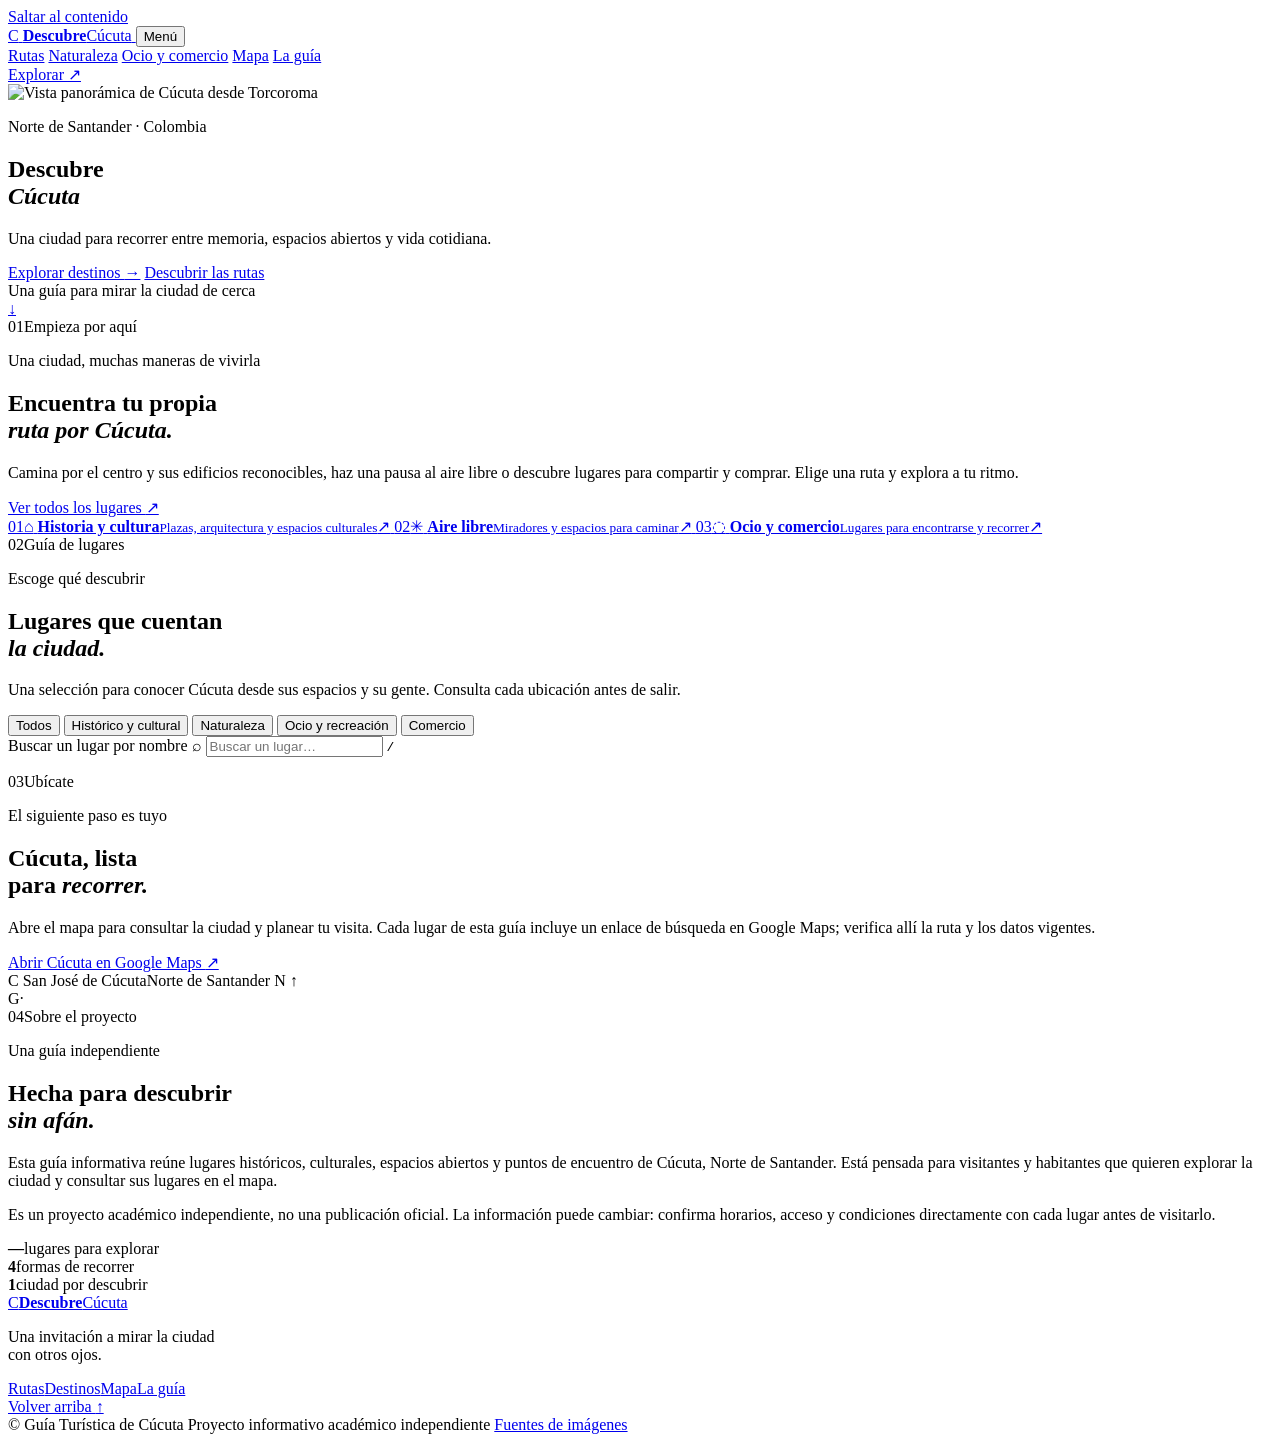
==== index.html @ 0b5e0c88 "feat: crear navegación y ruta histórica" ====
<!doctype html>
<html lang="es">
  <head>
    <meta charset="utf-8">
    <meta name="viewport" content="width=device-width, initial-scale=1">
    <meta name="description" content="Explora lugares históricos, espacios al aire libre y sitios de encuentro de Cúcuta con esta guía turística independiente.">
    <meta name="theme-color" content="#153f38">
    <title>Guía Turística de Cúcuta | Descubre la ciudad</title>
    <link rel="preconnect" href="https://fonts.googleapis.com">
    <link rel="preconnect" href="https://fonts.gstatic.com" crossorigin>
    <link href="https://fonts.googleapis.com/css2?family=DM+Sans:wght@400;500;600;700&family=Playfair+Display:wght@600;700&display=swap" rel="stylesheet">
    <link rel="stylesheet" href="css/styles.css">
    <script src="js/main.js" defer></script>
  </head>
  <body>
    <a class="skip-link" href="#contenido">Saltar al contenido</a>
    <header class="site-header">
      <div class="container header-inner">
        <a class="brand" href="#inicio" aria-label="Guía Turística de Cúcuta, inicio">
          <span class="brand-mark" aria-hidden="true">C</span>
          <span class="brand-copy"><strong>Descubre</strong><span>Cúcuta</span></span>
        </a>
        <button class="menu-toggle" type="button" aria-expanded="false" aria-controls="primary-nav">
          <span class="menu-toggle-label">Menú</span>
          <span class="menu-icon" aria-hidden="true"><span></span><span></span></span>
        </button>
        <nav class="primary-nav" id="primary-nav" aria-label="Navegación principal">
          <a href="#rutas">Rutas</a>
          <a href="#destinos" data-category-link="naturaleza">Naturaleza</a>
          <a href="#destinos" data-category-link="ocio">Ocio y comercio</a>
          <a href="#mapa">Mapa</a>
          <a href="#acerca">La guía</a>
        </nav>
        <a class="header-cta" href="#destinos">Explorar <span aria-hidden="true">↗</span></a>
      </div>
    </header>

    <main id="contenido">
      <section class="hero" id="inicio" aria-labelledby="hero-title">
        <img class="hero-image" src="assets/images/cucuta-panorama.jpg" alt="Vista panorámica de Cúcuta desde Torcoroma" width="1280" height="853" fetchpriority="high">
        <div class="hero-shade"></div>
        <div class="container hero-content">
          <p class="eyebrow hero-eyebrow"><span></span> Norte de Santander · Colombia</p>
          <h1 id="hero-title">Descubre<br><em>Cúcuta</em></h1>
          <p class="hero-description">Una ciudad para recorrer entre memoria, espacios abiertos y vida cotidiana.</p>
          <div class="hero-actions">
            <a class="button button-light" href="#destinos">Explorar destinos <span aria-hidden="true">→</span></a>
            <a class="button button-outline" href="#rutas">Descubrir las rutas</a>
          </div>
          <div class="hero-note"><span class="hero-note-line"></span><span>Una guía para mirar la ciudad de cerca</span></div>
        </div>
        <a class="hero-scroll" href="#rutas" aria-label="Desplazarse a las rutas"><span aria-hidden="true">↓</span></a>
      </section>

      <section class="intro section-pad" id="rutas" aria-labelledby="routes-title">
        <div class="container intro-layout">
          <div class="section-kicker"><span>01</span><span class="kicker-line"></span><span>Empieza por aquí</span></div>
          <div class="intro-copy">
            <p class="eyebrow">Una ciudad, muchas maneras de vivirla</p>
            <h2 id="routes-title">Encuentra tu propia<br><em>ruta por Cúcuta.</em></h2>
            <p>Camina por el centro y sus edificios reconocibles, haz una pausa al aire libre o descubre lugares para compartir y comprar. Elige una ruta y explora a tu ritmo.</p>
            <a class="text-link" href="#destinos">Ver todos los lugares <span aria-hidden="true">↗</span></a>
          </div>
          <div class="route-list" aria-label="Rutas para explorar">
            <a class="route-item" href="#destinos" data-category-link="historico">
              <span class="route-number">01</span><span class="route-icon" aria-hidden="true">⌂</span>
              <span class="route-copy"><strong>Historia y cultura</strong><small>Plazas, arquitectura y espacios culturales</small></span><span class="route-arrow" aria-hidden="true">↗</span>
            </a>
            <a class="route-item" href="#destinos" data-category-link="naturaleza">
              <span class="route-number">02</span><span class="route-icon" aria-hidden="true">✳</span>
              <span class="route-copy"><strong>Aire libre</strong><small>Miradores y espacios para caminar</small></span><span class="route-arrow" aria-hidden="true">↗</span>
            </a>
            <a class="route-item" href="#destinos" data-category-link="ocio">
              <span class="route-number">03</span><span class="route-icon" aria-hidden="true">◌</span>
              <span class="route-copy"><strong>Ocio y comercio</strong><small>Lugares para encontrarse y recorrer</small></span><span class="route-arrow" aria-hidden="true">↗</span>
            </a>
          </div>
        </div>
      </section>

      <section class="destinations section-pad" id="destinos" aria-labelledby="destinations-title">
        <div class="container">
          <div class="section-heading">
            <div>
              <div class="section-kicker"><span>02</span><span class="kicker-line"></span><span>Guía de lugares</span></div>
              <p class="eyebrow">Escoge qué descubrir</p>
              <h2 id="destinations-title">Lugares que cuentan<br><em>la ciudad.</em></h2>
            </div>
            <p class="section-heading-note">Una selección para conocer Cúcuta desde sus espacios y su gente. Consulta cada ubicación antes de salir.</p>
          </div>

          <div class="explore-controls">
            <div class="filter-list" role="group" aria-label="Filtrar lugares por categoría">
              <button class="filter-button is-selected" type="button" data-filter="todos" aria-pressed="true">Todos <span data-count="todos"></span></button>
              <button class="filter-button" type="button" data-filter="historico" aria-pressed="false">Histórico y cultural <span data-count="historico"></span></button>
              <button class="filter-button" type="button" data-filter="naturaleza" aria-pressed="false">Naturaleza <span data-count="naturaleza"></span></button>
              <button class="filter-button" type="button" data-filter="ocio" aria-pressed="false">Ocio y recreación <span data-count="ocio"></span></button>
              <button class="filter-button" type="button" data-filter="comercio" aria-pressed="false">Comercio <span data-count="comercio"></span></button>
            </div>
            <label class="search-box">
              <span class="sr-only">Buscar un lugar por nombre</span>
              <span class="search-icon" aria-hidden="true">⌕</span>
              <input id="destination-search" type="search" placeholder="Buscar un lugar…" autocomplete="off">
              <kbd aria-hidden="true">/</kbd>
            </label>
          </div>
          <p class="result-status" id="result-status" aria-live="polite"></p>
          <div class="destination-grid" id="destination-grid"></div>
          <p class="empty-state" id="empty-state" hidden>No encontramos lugares con esos criterios. Prueba con otra búsqueda o categoría.</p>
        </div>
      </section>

      <section class="map-section section-pad" id="mapa" aria-labelledby="map-title">
        <div class="container map-layout">
          <div class="map-copy">
            <div class="section-kicker section-kicker-light"><span>03</span><span class="kicker-line"></span><span>Ubícate</span></div>
            <p class="eyebrow">El siguiente paso es tuyo</p>
            <h2 id="map-title">Cúcuta, lista<br>para <em>recorrer.</em></h2>
            <p>Abre el mapa para consultar la ciudad y planear tu visita. Cada lugar de esta guía incluye un enlace de búsqueda en Google Maps; verifica allí la ruta y los datos vigentes.</p>
            <a class="button button-light" href="https://www.google.com/maps/search/?api=1&amp;query=C%C3%BAcuta%2C+Norte+de+Santander%2C+Colombia" target="_blank" rel="noopener noreferrer">Abrir Cúcuta en Google Maps <span aria-hidden="true">↗</span></a>
          </div>
          <div class="map-art" aria-hidden="true">
            <div class="map-orbit orbit-one"></div><div class="map-orbit orbit-two"></div>
            <div class="map-route route-one"></div><div class="map-route route-two"></div><div class="map-route route-three"></div>
            <span class="map-pin pin-one">C</span><span class="map-pin pin-two"></span><span class="map-pin pin-three"></span>
            <span class="map-label label-one">San José de Cúcuta</span><span class="map-label label-two">Norte de Santander</span>
            <span class="map-compass">N <i>↑</i></span>
          </div>
        </div>
      </section>

      <section class="about section-pad" id="acerca" aria-labelledby="about-title">
        <div class="container about-layout">
          <div class="about-mark" aria-hidden="true"><span>G</span><i>·</i></div>
          <div class="about-copy">
            <div class="section-kicker"><span>04</span><span class="kicker-line"></span><span>Sobre el proyecto</span></div>
            <p class="eyebrow">Una guía independiente</p>
            <h2 id="about-title">Hecha para descubrir<br><em>sin afán.</em></h2>
            <p>Esta guía informativa reúne lugares históricos, culturales, espacios abiertos y puntos de encuentro de Cúcuta, Norte de Santander. Está pensada para visitantes y habitantes que quieren explorar la ciudad y consultar sus lugares en el mapa.</p>
            <p>Es un proyecto académico independiente, no una publicación oficial. La información puede cambiar: confirma horarios, acceso y condiciones directamente con cada lugar antes de visitarlo.</p>
          </div>
          <div class="about-stats" aria-label="Alcance de la guía">
            <div><strong id="place-total">—</strong><span>lugares para explorar</span></div>
            <div><strong>4</strong><span>formas de recorrer</span></div>
            <div><strong>1</strong><span>ciudad por descubrir</span></div>
          </div>
        </div>
      </section>
    </main>

    <footer class="site-footer">
      <div class="container footer-main">
        <a class="brand footer-brand" href="#inicio" aria-label="Guía Turística de Cúcuta, volver al inicio">
          <span class="brand-mark" aria-hidden="true">C</span><span class="brand-copy"><strong>Descubre</strong><span>Cúcuta</span></span>
        </a>
        <p>Una invitación a mirar la ciudad<br>con otros ojos.</p>
        <nav class="footer-nav" aria-label="Navegación del pie de página">
          <a href="#rutas">Rutas</a><a href="#destinos">Destinos</a><a href="#mapa">Mapa</a><a href="#acerca">La guía</a>
        </nav>
        <a class="footer-top" href="#inicio">Volver arriba <span aria-hidden="true">↑</span></a>
      </div>
      <div class="container footer-bottom">
        <span>© <span id="current-year"></span> Guía Turística de Cúcuta</span>
        <span>Proyecto informativo académico independiente</span>
        <a href="docs/fuentes-imagenes.md">Fuentes de imágenes</a>
      </div>
    </footer>

    <dialog class="place-dialog" id="place-dialog" aria-labelledby="dialog-title">
      <button class="dialog-close" type="button" aria-label="Cerrar detalles">×</button>
      <img id="dialog-image" src="" alt="" width="1000" height="640">
      <div class="dialog-body">
        <p class="eyebrow" id="dialog-category"></p>
        <h2 id="dialog-title"></h2>
        <p id="dialog-description"></p>
        <a class="button button-dark" id="dialog-map-link" href="#" target="_blank" rel="noopener noreferrer">Ver ubicación en Google Maps <span aria-hidden="true">↗</span></a>
      </div>
    </dialog>
  </body>
</html>
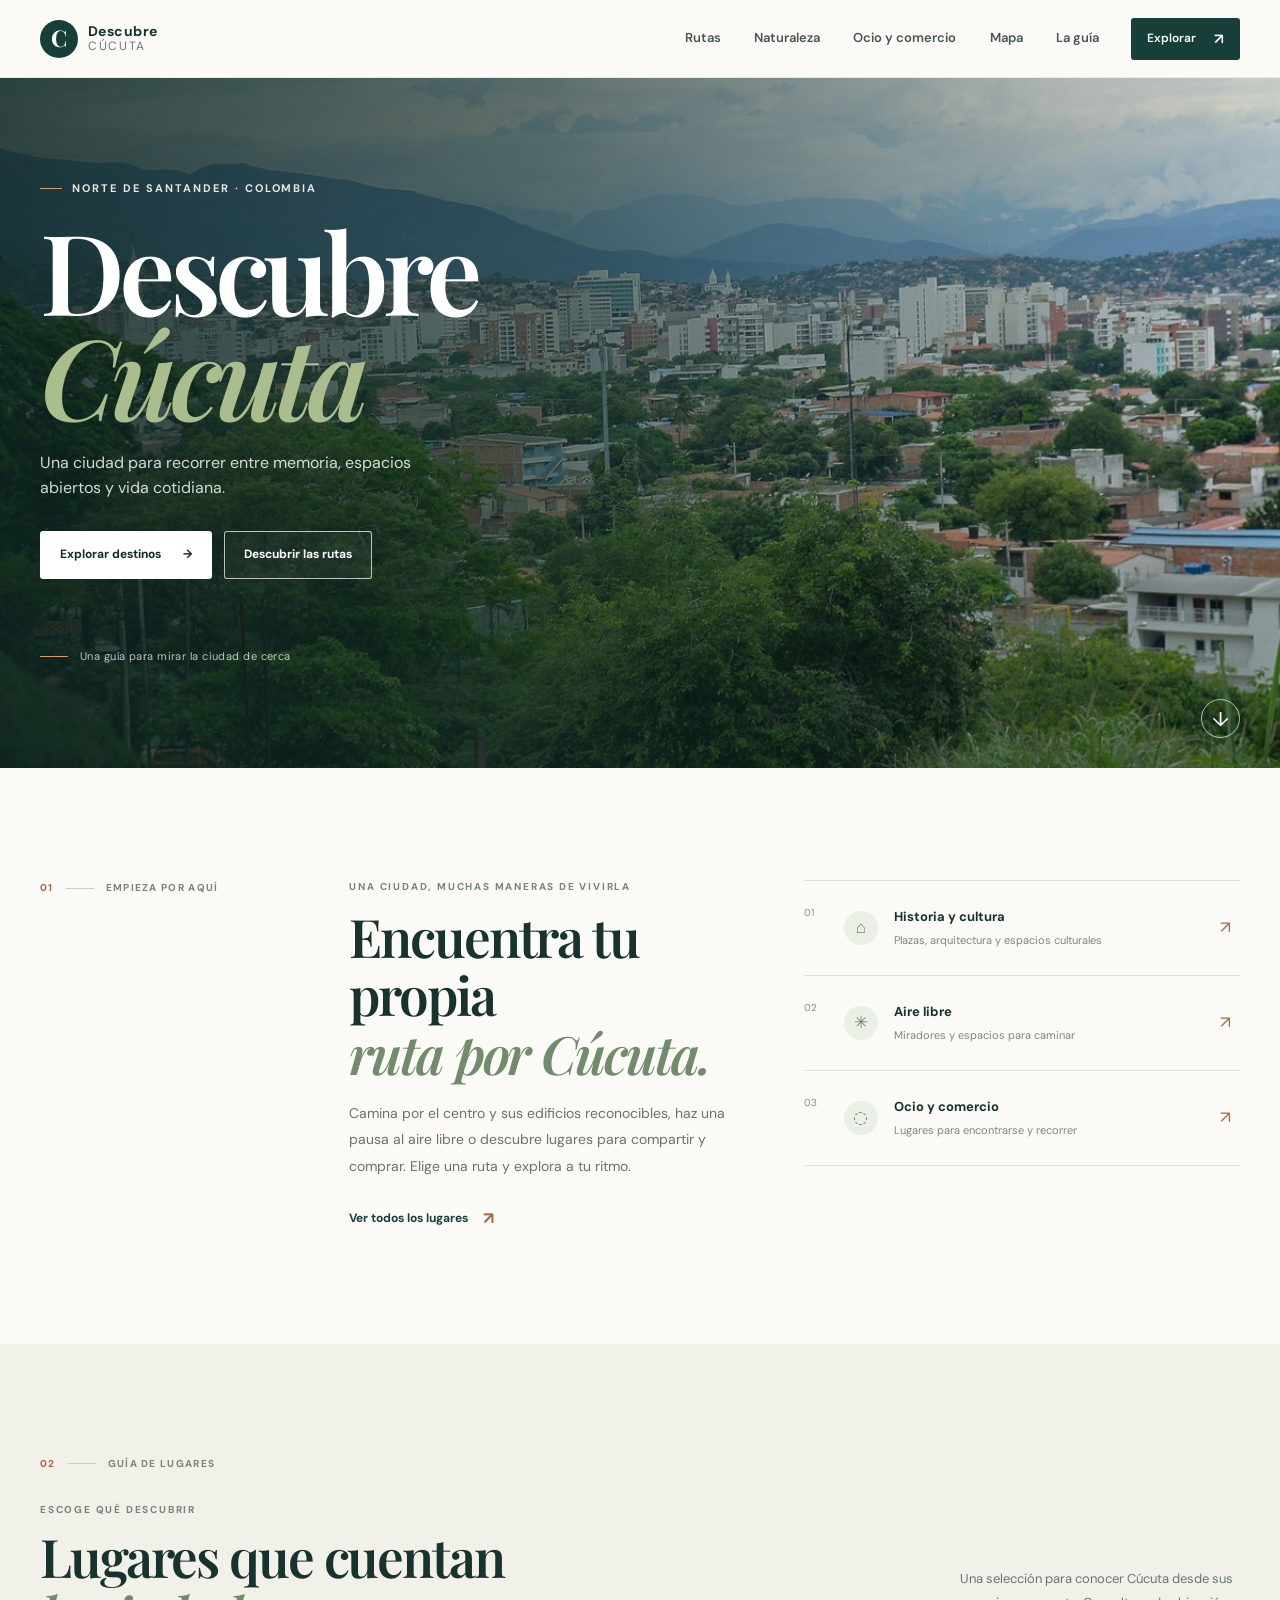
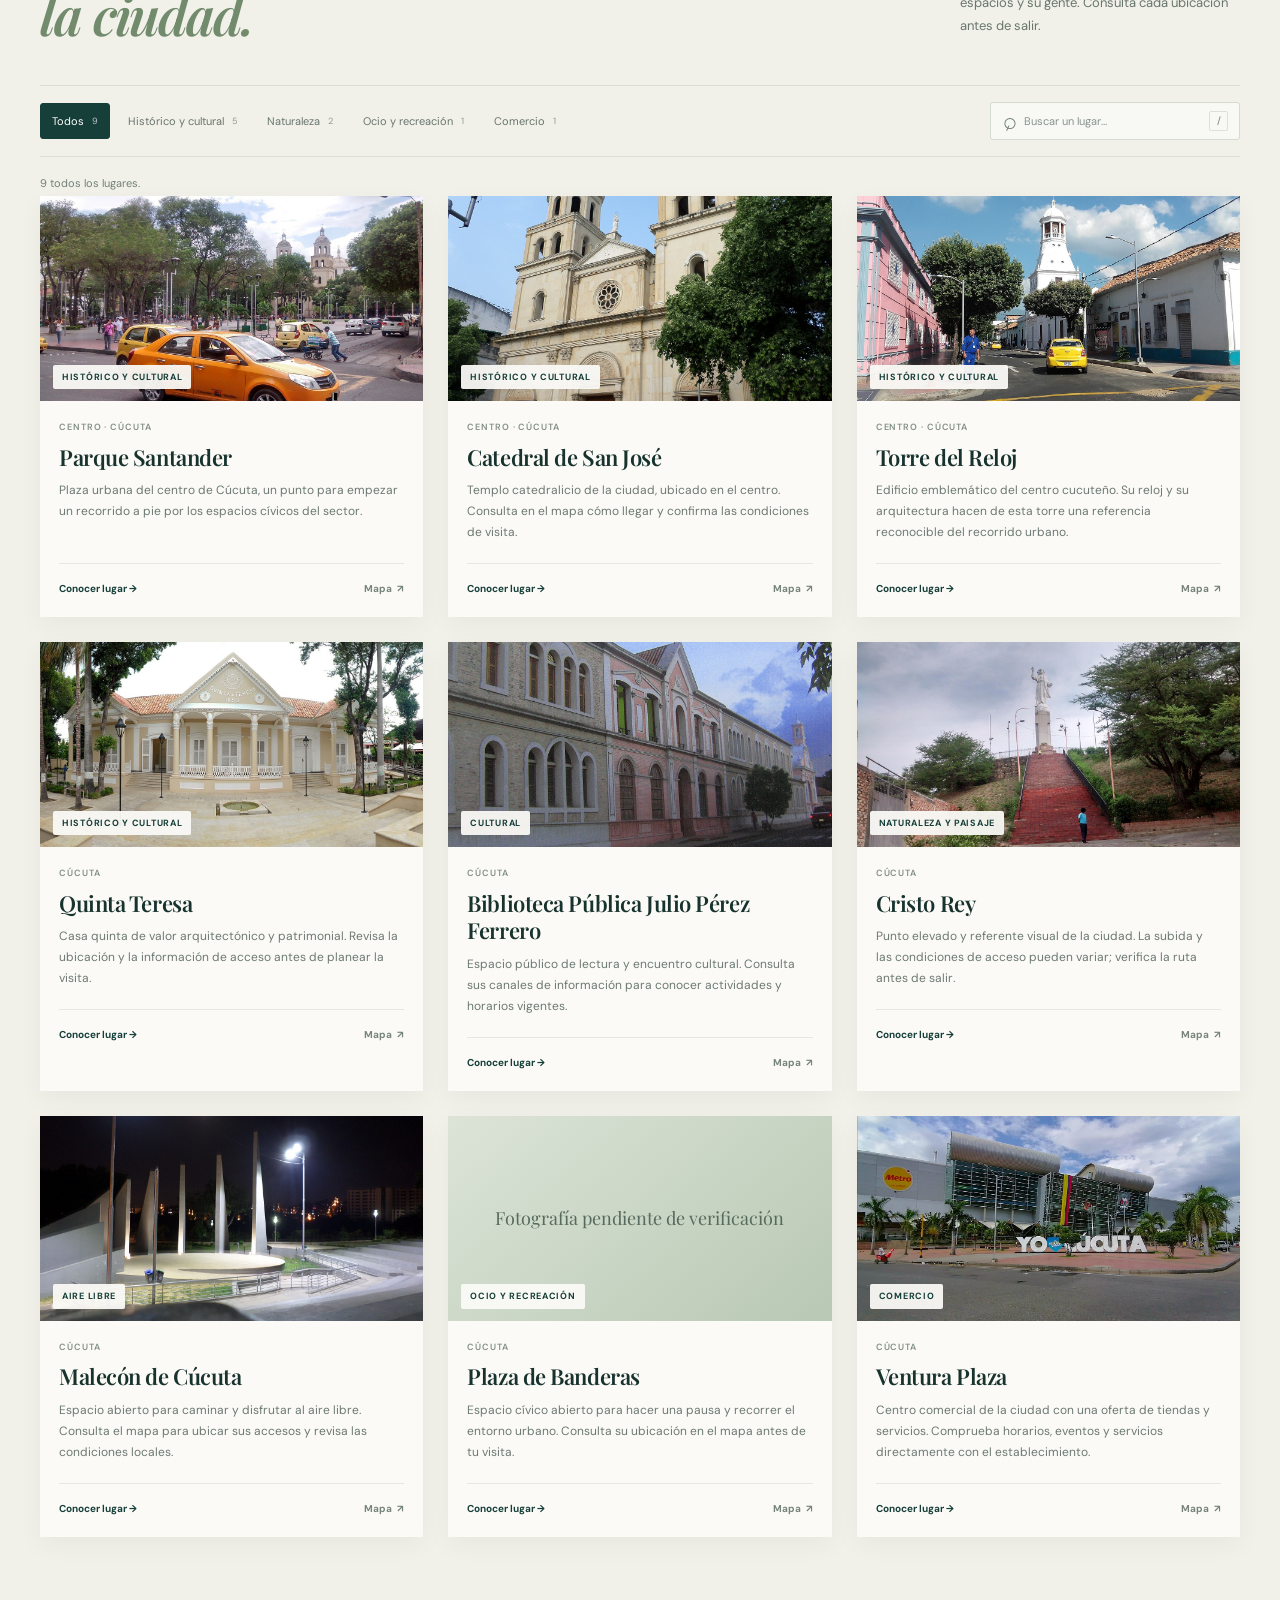
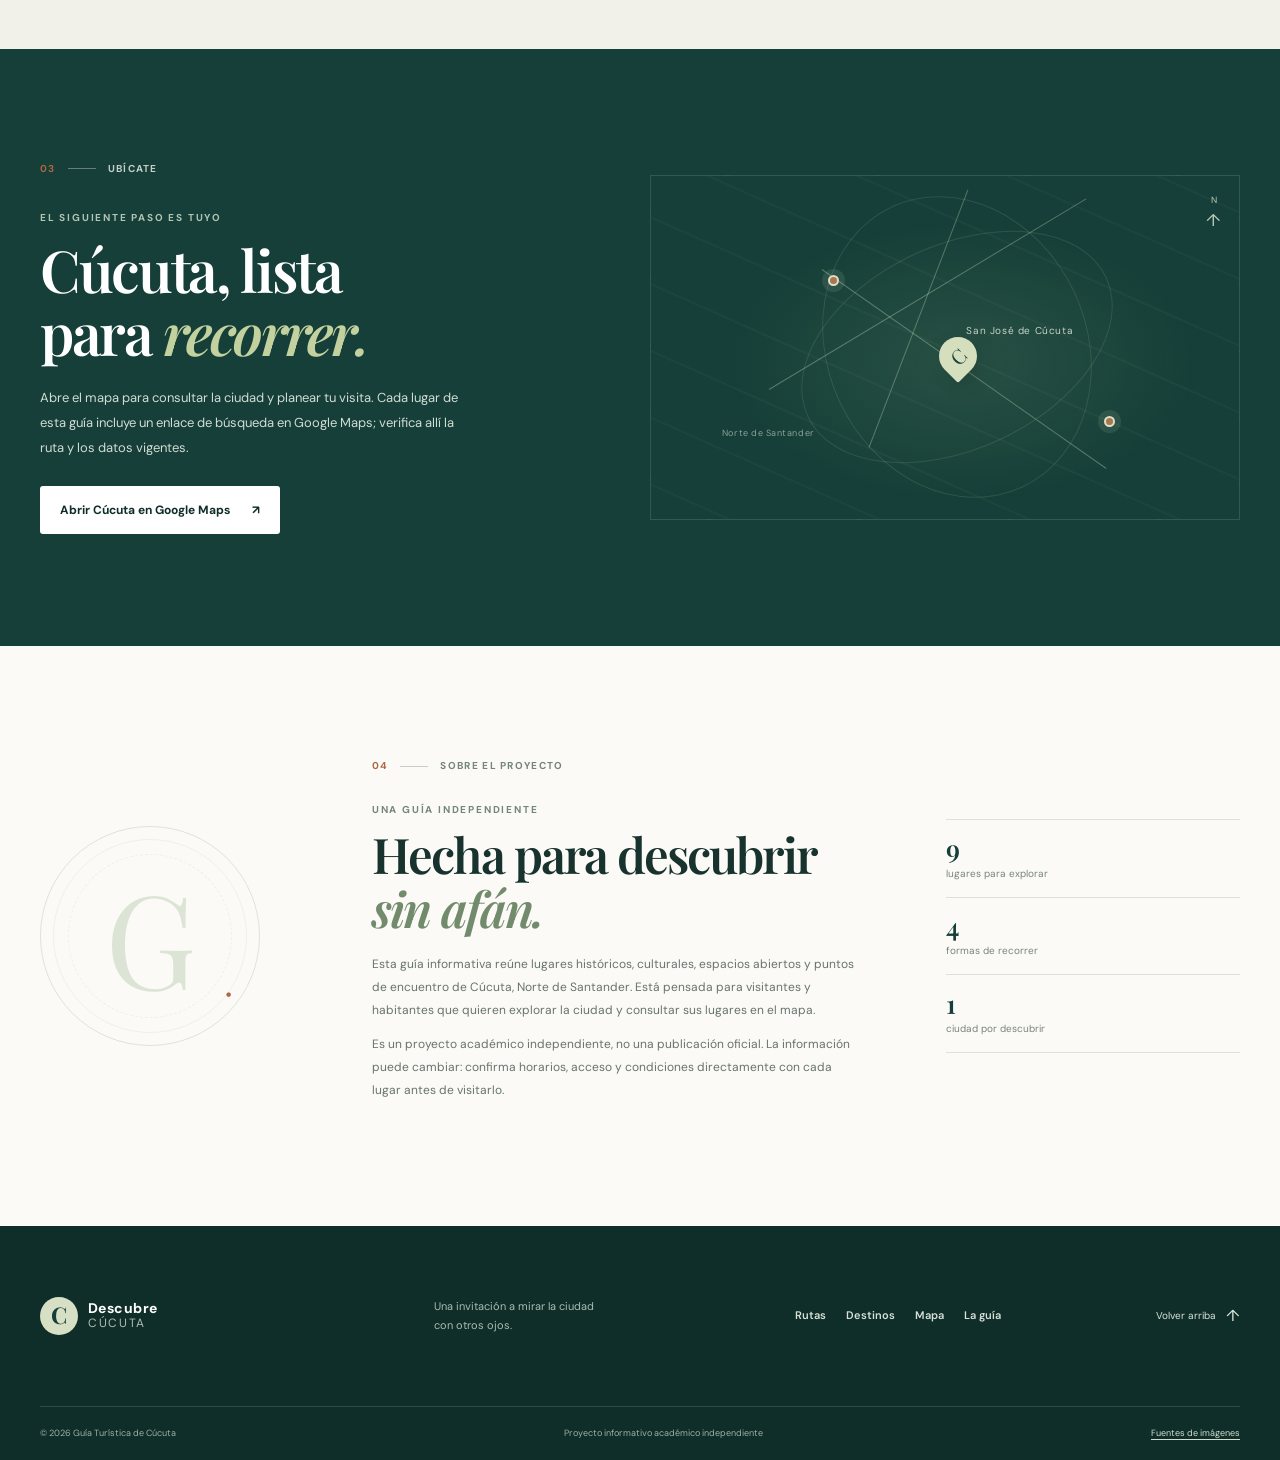
==== commit 1d33d9e0: "fix: corregir interacciones y respaldo de destinos Corrige la navegación por rutas, el diálogo y los" ====
--- a/index.html
+++ b/index.html
@@ -169,6 +169,7 @@
     <dialog class="place-dialog" id="place-dialog" aria-labelledby="dialog-title">
       <button class="dialog-close" type="button" aria-label="Cerrar detalles">×</button>
       <img id="dialog-image" src="" alt="" width="1000" height="640">
+      <div class="image-fallback dialog-image-fallback" id="dialog-image-fallback" role="img" aria-label="Fotografía no disponible" hidden>Fotografía no disponible</div>
       <div class="dialog-body">
         <p class="eyebrow" id="dialog-category"></p>
         <h2 id="dialog-title"></h2>
--- a/css/styles.css
+++ b/css/styles.css
@@ -0,0 +1,241 @@
+:root {
+  color-scheme: light;
+  --ink: #18332e;
+  --forest: #153f38;
+  --forest-dark: #102e29;
+  --leaf: #a9bd8d;
+  --sand: #f3f0e8;
+  --paper: #fbfaf7;
+  --muted: #697770;
+  --line: #dce2da;
+  --white: #fff;
+  --serif: "Playfair Display", Georgia, serif;
+  --sans: "DM Sans", Arial, sans-serif;
+  --container: 1200px;
+}
+
+* { box-sizing: border-box; }
+[hidden] { display: none !important; }
+html { scroll-behavior: smooth; scroll-padding-top: 88px; }
+body { margin: 0; color: var(--ink); background: var(--paper); font-family: var(--sans); font-size: 16px; line-height: 1.6; -webkit-font-smoothing: antialiased; }
+body:has(dialog[open]) { overflow: hidden; }
+a { color: inherit; }
+button, input { font: inherit; }
+button, a { -webkit-tap-highlight-color: transparent; }
+button:focus-visible, a:focus-visible, input:focus-visible { outline: 3px solid #c27646; outline-offset: 4px; }
+img { display: block; max-width: 100%; }
+.container { width: min(var(--container), calc(100% - 64px)); margin-inline: auto; }
+.sr-only { position: absolute; width: 1px; height: 1px; padding: 0; margin: -1px; overflow: hidden; clip: rect(0, 0, 0, 0); white-space: nowrap; border: 0; }
+.skip-link { position: fixed; z-index: 100; top: 12px; left: 12px; transform: translateY(-160%); padding: 10px 16px; color: var(--white); background: var(--forest-dark); border-radius: 4px; }
+.skip-link:focus { transform: translateY(0); }
+
+.site-header { position: sticky; z-index: 20; top: 0; height: 78px; background: rgba(251, 250, 247, .96); border-bottom: 1px solid rgba(24, 51, 46, .08); backdrop-filter: blur(12px); }
+.header-inner { display: flex; height: 100%; align-items: center; justify-content: space-between; gap: 32px; }
+.brand { display: inline-flex; align-items: center; gap: 10px; text-decoration: none; flex: 0 0 auto; }
+.brand-mark { display: grid; width: 38px; height: 38px; place-items: center; color: var(--white); background: var(--forest); border-radius: 50%; font-family: var(--serif); font-size: 23px; font-weight: 700; }
+.brand-copy { display: grid; color: var(--ink); line-height: 1.12; }
+.brand-copy strong { font-size: 14px; font-weight: 700; letter-spacing: .03em; }
+.brand-copy > span { color: var(--muted); font-size: 12px; letter-spacing: .14em; text-transform: uppercase; }
+.primary-nav { display: flex; align-items: center; gap: clamp(18px, 2.6vw, 38px); margin-left: auto; }
+.primary-nav a, .footer-nav a { position: relative; color: #46574f; font-size: 13px; font-weight: 600; text-decoration: none; transition: color .2s ease; }
+.primary-nav a::after { position: absolute; right: 0; bottom: -8px; left: 0; height: 2px; background: #ba7046; content: ""; transform: scaleX(0); transform-origin: left; transition: transform .2s ease; }
+.primary-nav a:hover, .primary-nav a.is-active { color: var(--forest); }
+.primary-nav a:hover::after, .primary-nav a.is-active::after { transform: scaleX(1); }
+.header-cta { display: inline-flex; min-height: 42px; align-items: center; gap: 18px; padding: 0 16px; color: var(--white); background: var(--forest); border-radius: 3px; font-size: 12px; font-weight: 600; text-decoration: none; transition: background .2s, transform .2s; }
+.header-cta:hover, .button-dark:hover { background: #245b4f; transform: translateY(-1px); }
+.header-cta span { font-size: 15px; }
+.menu-toggle { display: none; }
+
+.hero { position: relative; min-height: min(690px, calc(100svh - 78px)); min-height: clamp(570px, 72vw, 690px); overflow: hidden; color: var(--white); background: #344e42; }
+.hero-image, .hero-shade { position: absolute; inset: 0; width: 100%; height: 100%; }
+.hero-image { object-fit: cover; object-position: center 45%; }
+.hero-shade { background: linear-gradient(90deg, rgba(13, 37, 33, .83) 0%, rgba(17, 40, 35, .62) 43%, rgba(17, 40, 35, .13) 100%), linear-gradient(0deg, rgba(11, 31, 28, .25), transparent 45%); }
+.hero-content { position: relative; z-index: 1; display: flex; min-height: inherit; flex-direction: column; justify-content: center; align-items: flex-start; padding-block: 72px; }
+.eyebrow { margin: 0 0 13px; color: #73867b; font-size: 10px; font-weight: 700; letter-spacing: .18em; line-height: 1.4; text-transform: uppercase; }
+.hero-eyebrow { display: flex; align-items: center; gap: 10px; margin-bottom: 21px; color: #e6e9df; font-size: 11px; }
+.hero-eyebrow span { width: 22px; height: 1px; background: #d99b68; }
+h1, h2, p { margin-top: 0; }
+.hero h1 { margin-bottom: 22px; font-family: var(--serif); font-size: clamp(66px, 9.2vw, 112px); font-weight: 600; letter-spacing: -.055em; line-height: .94; }
+.hero h1 em, h2 em { color: var(--leaf); font-weight: 600; }
+.hero-description { max-width: 390px; margin-bottom: 30px; color: rgba(255, 255, 255, .82); font-size: 16px; }
+.hero-actions { display: flex; flex-wrap: wrap; gap: 12px; }
+.button { display: inline-flex; min-height: 48px; align-items: center; justify-content: center; gap: 22px; padding: 0 19px; border: 1px solid transparent; border-radius: 3px; font-size: 12px; font-weight: 700; text-decoration: none; transition: background .2s, color .2s, border-color .2s, transform .2s; }
+.button-light { color: var(--forest-dark); background: var(--white); }
+.button-light:hover { color: var(--white); background: #9e6342; transform: translateY(-1px); }
+.button-outline { color: var(--white); border-color: rgba(255, 255, 255, .7); background: rgba(255, 255, 255, .04); }
+.button-outline:hover { color: var(--forest-dark); background: var(--white); }
+.button-dark { color: var(--white); background: var(--forest); }
+.hero-note { display: flex; align-items: center; gap: 12px; margin-top: 69px; color: rgba(255, 255, 255, .73); font-size: 11px; letter-spacing: .04em; }
+.hero-note-line { width: 28px; height: 1px; background: #d99b68; }
+.hero-scroll { position: absolute; right: max(32px, calc((100% - var(--container)) / 2)); bottom: 30px; display: grid; width: 39px; height: 39px; place-items: center; color: var(--white); border: 1px solid rgba(255, 255, 255, .65); border-radius: 50%; font-size: 20px; text-decoration: none; }
+.hero-scroll:hover { color: var(--forest); background: var(--white); }
+
+.section-pad { padding-block: 112px; }
+.intro { background: var(--paper); }
+.intro-layout { display: grid; grid-template-columns: .8fr 1.3fr 1.5fr; align-items: start; gap: clamp(34px, 6vw, 88px); }
+.section-kicker { display: flex; align-items: center; gap: 12px; color: #76847a; font-size: 10px; font-weight: 700; letter-spacing: .13em; text-transform: uppercase; }
+.section-kicker > span:first-child { color: #a96843; }
+.kicker-line { width: 28px; height: 1px; background: #c6cec5; }
+.intro-copy { max-width: 400px; }
+h2 { margin-bottom: 18px; font-family: var(--serif); font-size: clamp(37px, 4.5vw, 53px); font-weight: 600; letter-spacing: -.04em; line-height: 1.1; }
+.intro h2 em, .section-heading h2 em, .about h2 em { color: #728b6c; }
+.intro-copy > p:not(.eyebrow), .about-copy > p:not(.eyebrow) { color: #66746c; font-size: 14px; line-height: 1.9; }
+.text-link { display: inline-flex; align-items: center; gap: 15px; margin-top: 11px; color: var(--forest); font-size: 12px; font-weight: 700; text-decoration: none; }
+.text-link span { color: #a96843; font-size: 17px; transition: transform .2s; }
+.text-link:hover span { transform: translate(3px, -3px); }
+.route-list { border-top: 1px solid var(--line); }
+.route-item { display: grid; min-height: 95px; grid-template-columns: 27px 37px 1fr 20px; align-items: center; gap: 13px; border-bottom: 1px solid var(--line); text-decoration: none; transition: padding .2s, background .2s; }
+.route-item:hover { padding-inline: 8px; background: #f4f4ed; }
+.route-number { align-self: start; padding-top: 24px; color: #829087; font-size: 10px; }
+.route-icon { display: grid; width: 34px; height: 34px; place-items: center; color: #73866c; background: #eaf0e5; border-radius: 50%; font-size: 17px; }
+.route-copy { display: grid; gap: 4px; }
+.route-copy strong { color: var(--ink); font-size: 13px; }
+.route-copy small { color: #7b867f; font-size: 11px; }
+.route-arrow { color: #a96843; font-size: 17px; transition: transform .2s; }
+.route-item:hover .route-arrow { transform: translate(3px, -3px); }
+
+.destinations { background: #f1f0e9; }
+.section-heading { display: flex; align-items: end; justify-content: space-between; gap: 42px; margin-bottom: 42px; }
+.section-heading .section-kicker { margin-bottom: 31px; }
+.section-heading .eyebrow { margin-bottom: 10px; }
+.section-heading h2 { margin-bottom: 0; }
+.section-heading-note { max-width: 280px; margin: 0 0 6px; color: #68766e; font-size: 13px; line-height: 1.8; }
+.explore-controls { display: flex; flex-wrap: wrap; align-items: center; justify-content: space-between; gap: 18px; padding-block: 16px; border-top: 1px solid #d9ded6; border-bottom: 1px solid #d9ded6; }
+.filter-list { display: flex; flex-wrap: wrap; gap: 6px; }
+.filter-button { display: inline-flex; min-height: 36px; align-items: center; gap: 8px; padding: 0 11px; color: #68766e; border: 1px solid transparent; border-radius: 3px; background: transparent; cursor: pointer; font-size: 11px; transition: color .2s, background .2s, border-color .2s; }
+.filter-button:hover { color: var(--forest); border-color: #cbd4c9; }
+.filter-button.is-selected { color: var(--white); border-color: var(--forest); background: var(--forest); }
+.filter-button span { font-size: 9px; opacity: .7; }
+.search-box { display: flex; width: min(250px, 100%); height: 38px; align-items: center; gap: 8px; padding-inline: 11px; border: 1px solid #d4dbd1; border-radius: 3px; background: rgba(255, 255, 255, .56); }
+.search-icon { color: #718078; font-size: 24px; line-height: 1; transform: rotate(-20deg); }
+.search-box input { width: 100%; min-width: 0; padding: 0; color: var(--ink); border: 0; outline: 0; background: transparent; font-size: 11px; }
+.search-box input::placeholder { color: #87938c; }
+.search-box kbd { display: grid; min-width: 19px; height: 20px; place-items: center; color: #738078; border: 1px solid #dbe0d8; border-radius: 2px; background: #f8f8f4; font-family: var(--sans); font-size: 10px; }
+.result-status { min-height: 18px; margin: 18px 0 3px; color: #718078; font-size: 11px; }
+.destination-grid { display: grid; grid-template-columns: repeat(3, minmax(0, 1fr)); gap: 25px; }
+.destination-card { min-width: 0; overflow: hidden; background: var(--paper); box-shadow: 0 8px 24px rgba(24, 51, 46, .045); animation: card-in .35s both; }
+@keyframes card-in { from { opacity: 0; transform: translateY(8px); } to { opacity: 1; transform: translateY(0); } }
+.card-image-wrap { position: relative; height: 205px; overflow: hidden; background: #d6ded5; }
+.card-image { width: 100%; height: 100%; object-fit: cover; transition: transform .5s; }
+.destination-card:hover .card-image { transform: scale(1.045); }
+.image-fallback { display: grid; width: 100%; height: 100%; place-items: center; color: #566a5d; background: linear-gradient(140deg, #dce4d8, #b8c8b3); font-family: var(--serif); font-size: 18px; }
+.image-fallback[hidden] { display: none; }
+.card-category { position: absolute; bottom: 12px; left: 13px; padding: 5px 9px; color: var(--forest); background: rgba(251, 250, 247, .94); border-radius: 2px; font-size: 9px; font-weight: 700; letter-spacing: .08em; text-transform: uppercase; }
+.card-content { padding: 19px 19px 16px; }
+.card-location { margin-bottom: 9px; color: #839087; font-size: 9px; font-weight: 600; letter-spacing: .1em; text-transform: uppercase; }
+.card-content h3 { margin: 0 0 9px; color: var(--ink); font-family: var(--serif); font-size: 22px; font-weight: 600; letter-spacing: -.02em; line-height: 1.25; }
+.card-content > p:not(.card-location) { min-height: 66px; margin: 0; color: #6c7971; font-size: 12px; line-height: 1.75; }
+.card-actions { display: flex; align-items: center; justify-content: space-between; gap: 8px; margin-top: 17px; padding-top: 13px; border-top: 1px solid #e4e8e1; }
+.card-details, .card-map { padding: 4px 0; color: var(--forest); border: 0; background: none; cursor: pointer; font-size: 10px; font-weight: 700; text-decoration: none; }
+.card-details:hover, .card-map:hover { color: #a45f3a; text-decoration: underline; text-underline-offset: 3px; }
+.card-map { display: inline-flex; align-items: center; gap: 5px; color: #77847b; }
+.empty-state { margin: 34px 0 0; padding: 28px; color: #68766e; border: 1px dashed #bac6ba; text-align: center; }
+
+.map-section { overflow: hidden; color: var(--white); background: var(--forest); }
+.map-layout { display: grid; grid-template-columns: .9fr 1.1fr; align-items: center; gap: clamp(50px, 10vw, 130px); }
+.section-kicker-light { margin-bottom: 34px; color: #c4d0c6; }
+.section-kicker-light .kicker-line { background: #668176; }
+.map-copy .eyebrow { color: #b2c4b2; }
+.map-copy h2 { margin-bottom: 21px; font-size: clamp(43px, 5vw, 58px); }
+.map-copy h2 em { color: #c2d19e; }
+.map-copy > p:not(.eyebrow) { max-width: 440px; margin-bottom: 26px; color: #d1ddd4; font-size: 13px; line-height: 1.9; }
+.map-art { position: relative; min-height: 345px; overflow: hidden; border: 1px solid rgba(222, 237, 219, .15); background: radial-gradient(ellipse at 53% 54%, rgba(186, 209, 159, .12), transparent 54%), repeating-linear-gradient(24deg, transparent 0 30px, rgba(222, 237, 219, .035) 31px 32px, transparent 33px 61px); }
+.map-orbit { position: absolute; top: 50%; left: 52%; border: 1px solid rgba(204, 222, 194, .13); border-radius: 50%; transform: translate(-50%, -50%) rotate(-25deg); }
+.orbit-one { width: 330px; height: 205px; }.orbit-two { width: 260px; height: 310px; }
+.map-route { position: absolute; height: 1px; background: rgba(209, 226, 192, .34); transform-origin: left; }
+.route-one { top: 62%; left: 20%; width: 63%; transform: rotate(-31deg); }
+.route-two { top: 27%; left: 29%; width: 59%; transform: rotate(35deg); }
+.route-three { top: 79%; left: 37%; width: 47%; transform: rotate(-69deg); }
+.map-pin { position: absolute; z-index: 1; display: block; width: 11px; height: 11px; border: 2px solid #d9e2c5; border-radius: 50%; background: #ad7450; box-shadow: 0 0 0 6px rgba(217, 226, 197, .11); }
+.pin-one { top: 47%; left: 49%; display: grid; width: 38px; height: 38px; place-items: center; color: var(--forest); border: 0; border-radius: 50% 50% 50% 2px; background: #d6dfbd; box-shadow: 0 7px 18px rgba(0, 0, 0, .15); font-family: var(--serif); font-size: 20px; transform: rotate(-45deg); }
+.pin-one::first-letter { transform: rotate(45deg); }
+.pin-two { top: 29%; left: 30%; }.pin-three { top: 70%; left: 77%; }
+.map-label { position: absolute; color: rgba(232, 238, 228, .84); font-size: 10px; letter-spacing: .06em; }
+.label-one { top: 43%; left: calc(49% + 27px); }.label-two { top: 73%; left: 12%; color: rgba(232, 238, 228, .56); font-size: 9px; }
+.map-compass { position: absolute; top: 17px; right: 18px; display: grid; color: #b8cbb8; font-size: 9px; text-align: center; }.map-compass i { font-size: 17px; font-style: normal; }
+
+.about { background: var(--paper); }
+.about-layout { display: grid; grid-template-columns: .7fr 1.4fr .85fr; align-items: center; gap: clamp(35px, 7vw, 95px); }
+.about-mark { position: relative; display: grid; width: min(220px, 100%); aspect-ratio: 1; place-items: center; color: #dce4d5; border: 1px solid #dce4d8; border-radius: 50%; font-family: var(--serif); font-size: 130px; line-height: 1; }
+.about-mark::before, .about-mark::after { position: absolute; inset: 12px; border: 1px solid #edf0e9; border-radius: 50%; content: ""; }
+.about-mark::after { inset: 27px; border-style: dashed; }
+.about-mark i { position: absolute; right: 27px; bottom: 32px; color: #a96744; font-family: var(--sans); font-size: 39px; font-style: normal; }
+.about-copy { max-width: 500px; }
+.about-copy .section-kicker { margin-bottom: 29px; }
+.about-copy .eyebrow { margin-bottom: 10px; }
+.about-copy h2 { font-size: clamp(36px, 4vw, 49px); }
+.about-copy > p:not(.eyebrow) { font-size: 12px; }
+.about-stats { border-top: 1px solid var(--line); }
+.about-stats > div { display: grid; gap: 2px; padding: 15px 0; border-bottom: 1px solid var(--line); }
+.about-stats strong { color: var(--forest); font-family: var(--serif); font-size: 26px; font-weight: 600; line-height: 1.1; }
+.about-stats span { color: #78857d; font-size: 10px; }
+
+.site-footer { color: #e6ede6; background: #102e29; }
+.footer-main { display: grid; min-height: 180px; grid-template-columns: 1.1fr 1fr 1fr auto; align-items: center; gap: 34px; }
+.footer-brand .brand-mark { color: var(--forest); background: #d7e0c5; }
+.footer-brand .brand-copy { color: var(--white); }.footer-brand .brand-copy > span { color: #acbeb3; }
+.footer-main > p { margin: 0; color: #a9bcb0; font-size: 11px; line-height: 1.7; }
+.footer-nav { display: flex; flex-wrap: wrap; gap: 15px 20px; }
+.footer-nav a { color: #d7e1d8; font-size: 11px; }.footer-nav a:hover { color: #c2d19e; }
+.footer-top { display: flex; align-items: center; gap: 10px; color: #dbe4d9; font-size: 10px; text-decoration: none; }.footer-top span { font-size: 16px; }
+.footer-bottom { display: flex; min-height: 54px; flex-wrap: wrap; align-items: center; justify-content: space-between; gap: 10px 22px; color: #9db0a5; border-top: 1px solid rgba(255, 255, 255, .13); font-size: 9px; }
+.footer-bottom a { color: #d1ddcf; text-underline-offset: 3px; }
+
+.place-dialog { position: fixed; width: min(560px, calc(100% - 32px)); max-width: none; max-height: min(90vh, 780px); padding: 0; overflow: auto; color: var(--ink); border: 0; background: var(--paper); box-shadow: 0 24px 100px rgba(0, 0, 0, .3); }
+.place-dialog::backdrop { background: rgba(13, 32, 28, .72); backdrop-filter: blur(3px); }
+.place-dialog > img { width: 100%; height: 260px; object-fit: cover; background: #dbe3d8; }
+.dialog-image-fallback { height: 260px; }
+.dialog-close { position: absolute; top: 12px; right: 12px; display: grid; width: 36px; height: 36px; place-items: center; color: var(--ink); border: 0; border-radius: 50%; background: rgba(255, 255, 255, .92); cursor: pointer; font-size: 24px; }
+.dialog-close:hover { color: var(--white); background: var(--forest); }
+.dialog-body { padding: 26px 30px 31px; }
+.dialog-body .eyebrow { margin-bottom: 8px; }
+.dialog-body h2 { margin-bottom: 12px; font-size: 32px; }
+.dialog-body > p:not(.eyebrow) { color: #68766e; font-size: 13px; line-height: 1.8; }
+.dialog-body .button { margin-top: 8px; }
+
+@media (min-width: 1500px) { .hero { min-height: 740px; } }
+@media (max-width: 960px) {
+  .container { width: min(var(--container), calc(100% - 48px)); }
+  .header-inner { gap: 20px; }.primary-nav { gap: 16px; }.primary-nav a { font-size: 11px; }
+  .intro-layout { grid-template-columns: .65fr 1.2fr 1.45fr; gap: 30px; }
+  .destination-grid { grid-template-columns: repeat(2, minmax(0, 1fr)); }
+  .about-layout { grid-template-columns: .7fr 1.3fr; }.about-stats { grid-column: 2; display: grid; grid-template-columns: repeat(3, 1fr); gap: 15px; }
+  .about-stats > div { align-content: start; }
+}
+@media (max-width: 700px) {
+  html { scroll-padding-top: 70px; }
+  .container { width: calc(100% - 40px); }
+  .site-header { height: 68px; }.header-inner { gap: 14px; }
+  .brand-mark { width: 34px; height: 34px; font-size: 20px; }.brand-copy strong { font-size: 12px; }.brand-copy > span { font-size: 10px; }
+  .header-cta { min-height: 36px; gap: 10px; padding: 0 11px; font-size: 10px; }
+  .menu-toggle { display: inline-flex; min-height: 38px; align-items: center; gap: 8px; order: 3; padding: 0; color: var(--forest); border: 0; background: transparent; cursor: pointer; font-size: 11px; font-weight: 600; }
+  .menu-icon { display: grid; width: 19px; gap: 5px; }.menu-icon span { display: block; height: 1px; background: currentColor; transition: transform .2s; }
+  .menu-toggle[aria-expanded="true"] .menu-icon span:first-child { transform: translateY(3px) rotate(45deg); }.menu-toggle[aria-expanded="true"] .menu-icon span:last-child { transform: translateY(-3px) rotate(-45deg); }
+  .primary-nav { position: absolute; top: 67px; right: 0; left: 0; display: none; flex-direction: column; align-items: stretch; gap: 0; padding: 8px 20px 15px; border-top: 1px solid #e6e9e2; background: var(--paper); box-shadow: 0 15px 18px rgba(20, 47, 40, .1); }
+  .primary-nav.is-open { display: flex; }.primary-nav a { padding: 12px 0; border-bottom: 1px solid #e7eae4; font-size: 13px; }.primary-nav a::after { display: none; }
+  .hero { min-height: 610px; min-height: min(690px, calc(100svh - 68px)); }
+  .hero-image { object-position: 56% center; }.hero-shade { background: linear-gradient(90deg, rgba(13, 37, 33, .79), rgba(17, 40, 35, .33)), linear-gradient(0deg, rgba(11, 31, 28, .3), transparent 55%); }
+  .hero-content { padding-block: 56px; }.hero h1 { font-size: clamp(65px, 17vw, 90px); }.hero-description { max-width: 310px; font-size: 14px; }
+  .hero-note { margin-top: 49px; }.hero-scroll { right: 20px; bottom: 20px; }
+  .section-pad { padding-block: 76px; }
+  .intro-layout { grid-template-columns: 1fr; gap: 26px; }.intro-layout > .section-kicker { margin-bottom: 2px; }.intro-copy { max-width: 520px; }.intro-copy h2, .section-heading h2 { font-size: 43px; }
+  .route-list { margin-top: 6px; }
+  .section-heading { display: block; margin-bottom: 28px; }.section-heading .section-kicker { margin-bottom: 24px; }.section-heading-note { margin-top: 17px; }
+  .explore-controls { align-items: stretch; }.filter-list { overflow-x: auto; flex-wrap: nowrap; padding-bottom: 4px; }.filter-button { flex: 0 0 auto; }.search-box { width: 100%; }
+  .destination-grid { grid-template-columns: 1fr; gap: 18px; }.card-image-wrap { height: clamp(190px, 57vw, 270px); }.card-content > p:not(.card-location) { min-height: 0; }
+  .map-layout { grid-template-columns: 1fr; gap: 36px; }.map-art { min-height: 280px; }.map-copy h2 { font-size: 46px; }
+  .about-layout { grid-template-columns: 1fr; gap: 26px; }.about-mark { width: 120px; font-size: 72px; }.about-mark i { right: 10px; bottom: 12px; font-size: 26px; }.about-mark::before { inset: 7px; }.about-mark::after { inset: 15px; }
+  .about-stats { grid-column: auto; gap: 12px; }.about-stats strong { font-size: 22px; }.about-stats span { font-size: 9px; }
+  .footer-main { grid-template-columns: 1fr 1fr; gap: 22px 18px; padding-block: 35px; }.footer-nav { gap: 12px; }.footer-top { justify-self: end; }
+  .footer-bottom { justify-content: flex-start; padding-block: 15px; }
+  .place-dialog > img, .dialog-image-fallback { height: 200px; }.dialog-body { padding: 22px 22px 25px; }
+}
+@media (max-width: 370px) {
+  .container { width: calc(100% - 32px); }
+  .brand { gap: 7px; }.header-cta { display: none; }
+  .hero-actions { align-items: stretch; flex-direction: column; width: min(245px, 100%); }.hero-actions .button { justify-content: space-between; }
+  .route-item { grid-template-columns: 22px 32px 1fr 16px; gap: 8px; }.route-copy small { font-size: 10px; }
+}
+@media (prefers-reduced-motion: reduce) {
+  *, *::before, *::after { scroll-behavior: auto !important; animation-duration: .01ms !important; animation-iteration-count: 1 !important; transition-duration: .01ms !important; }
+}
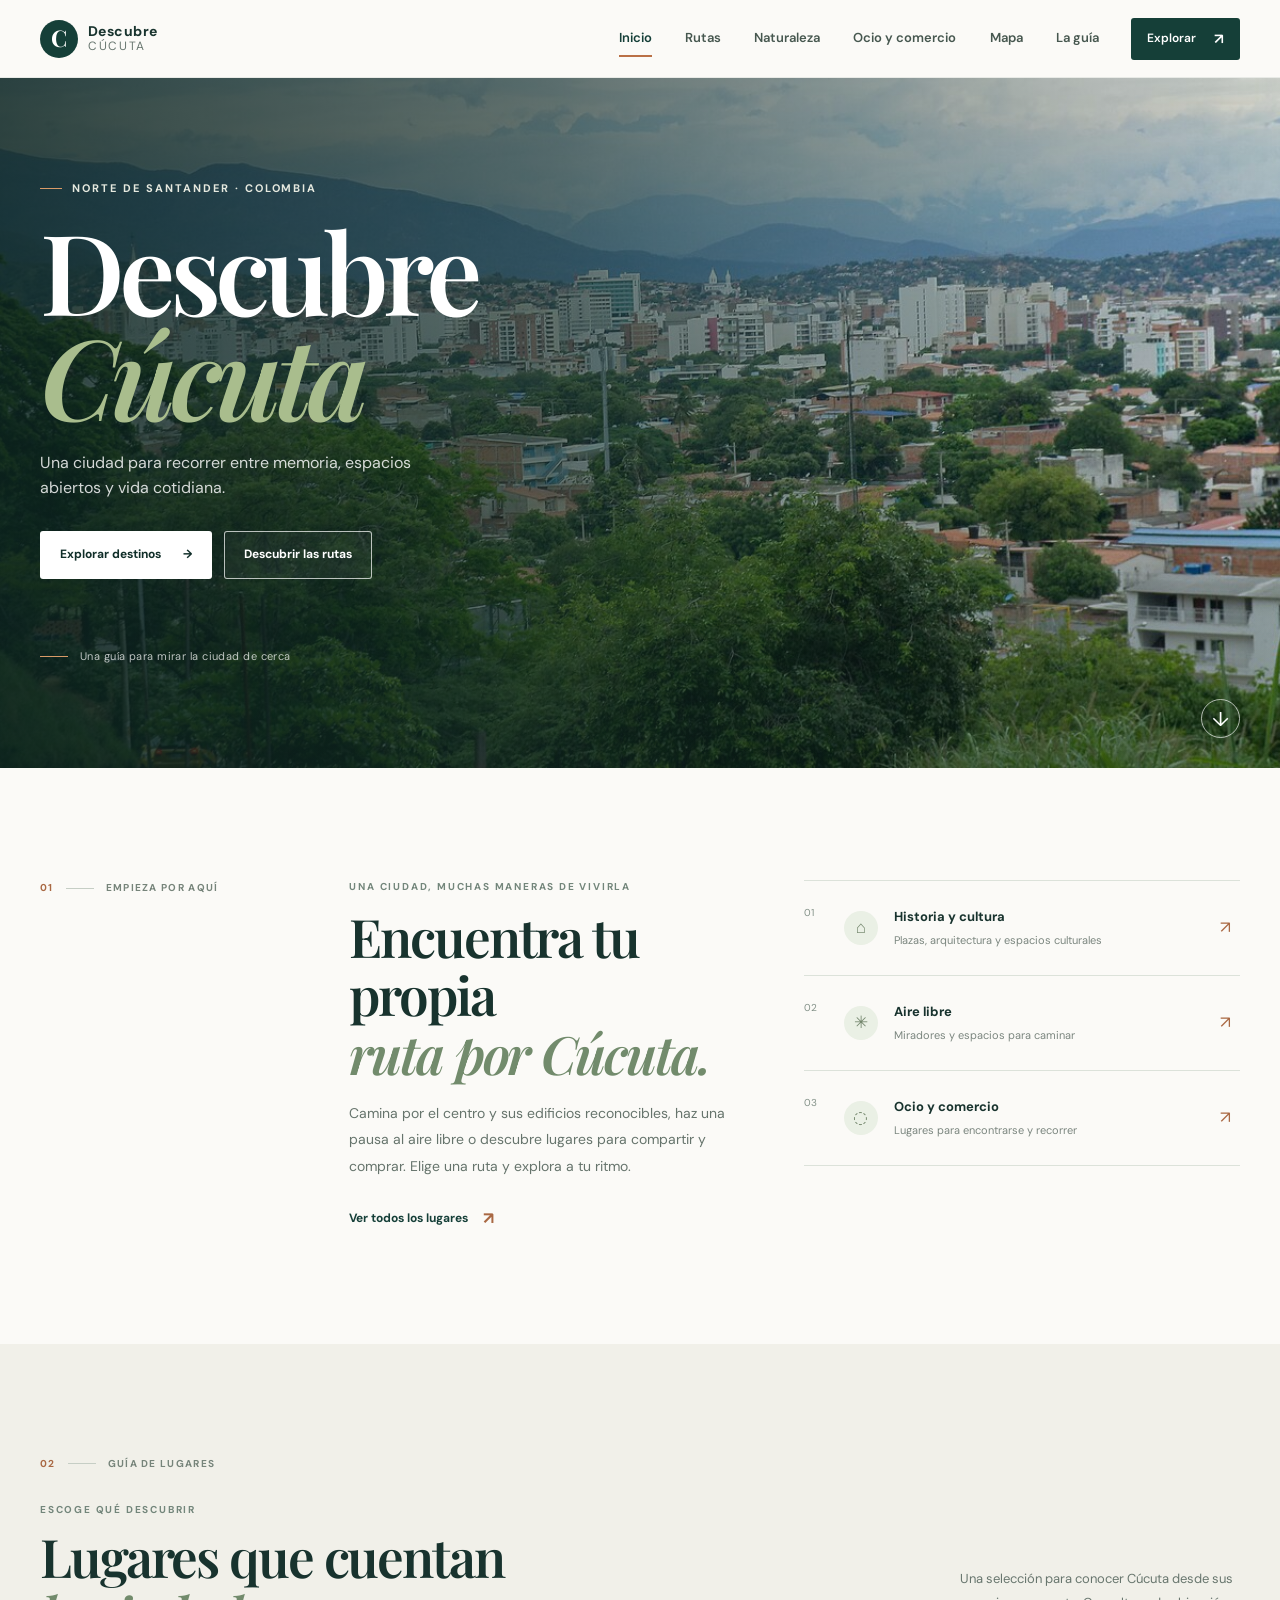
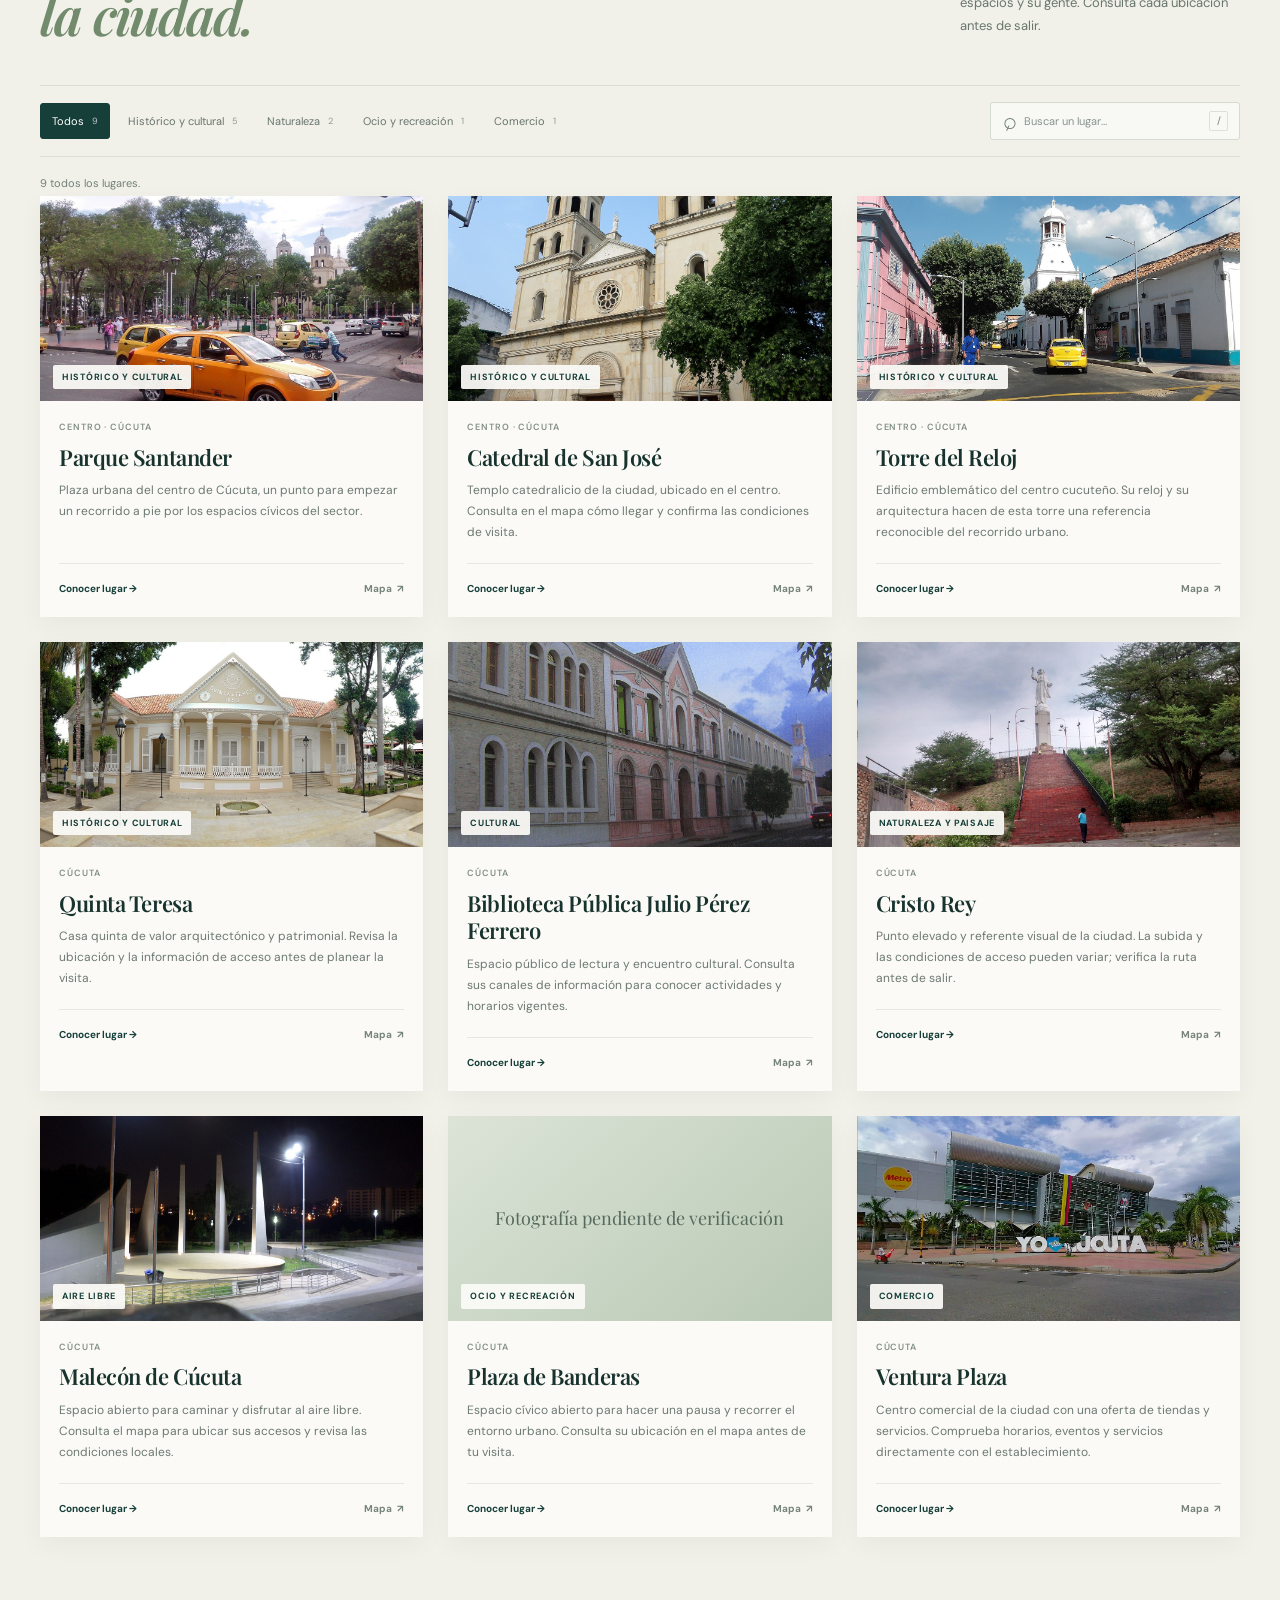
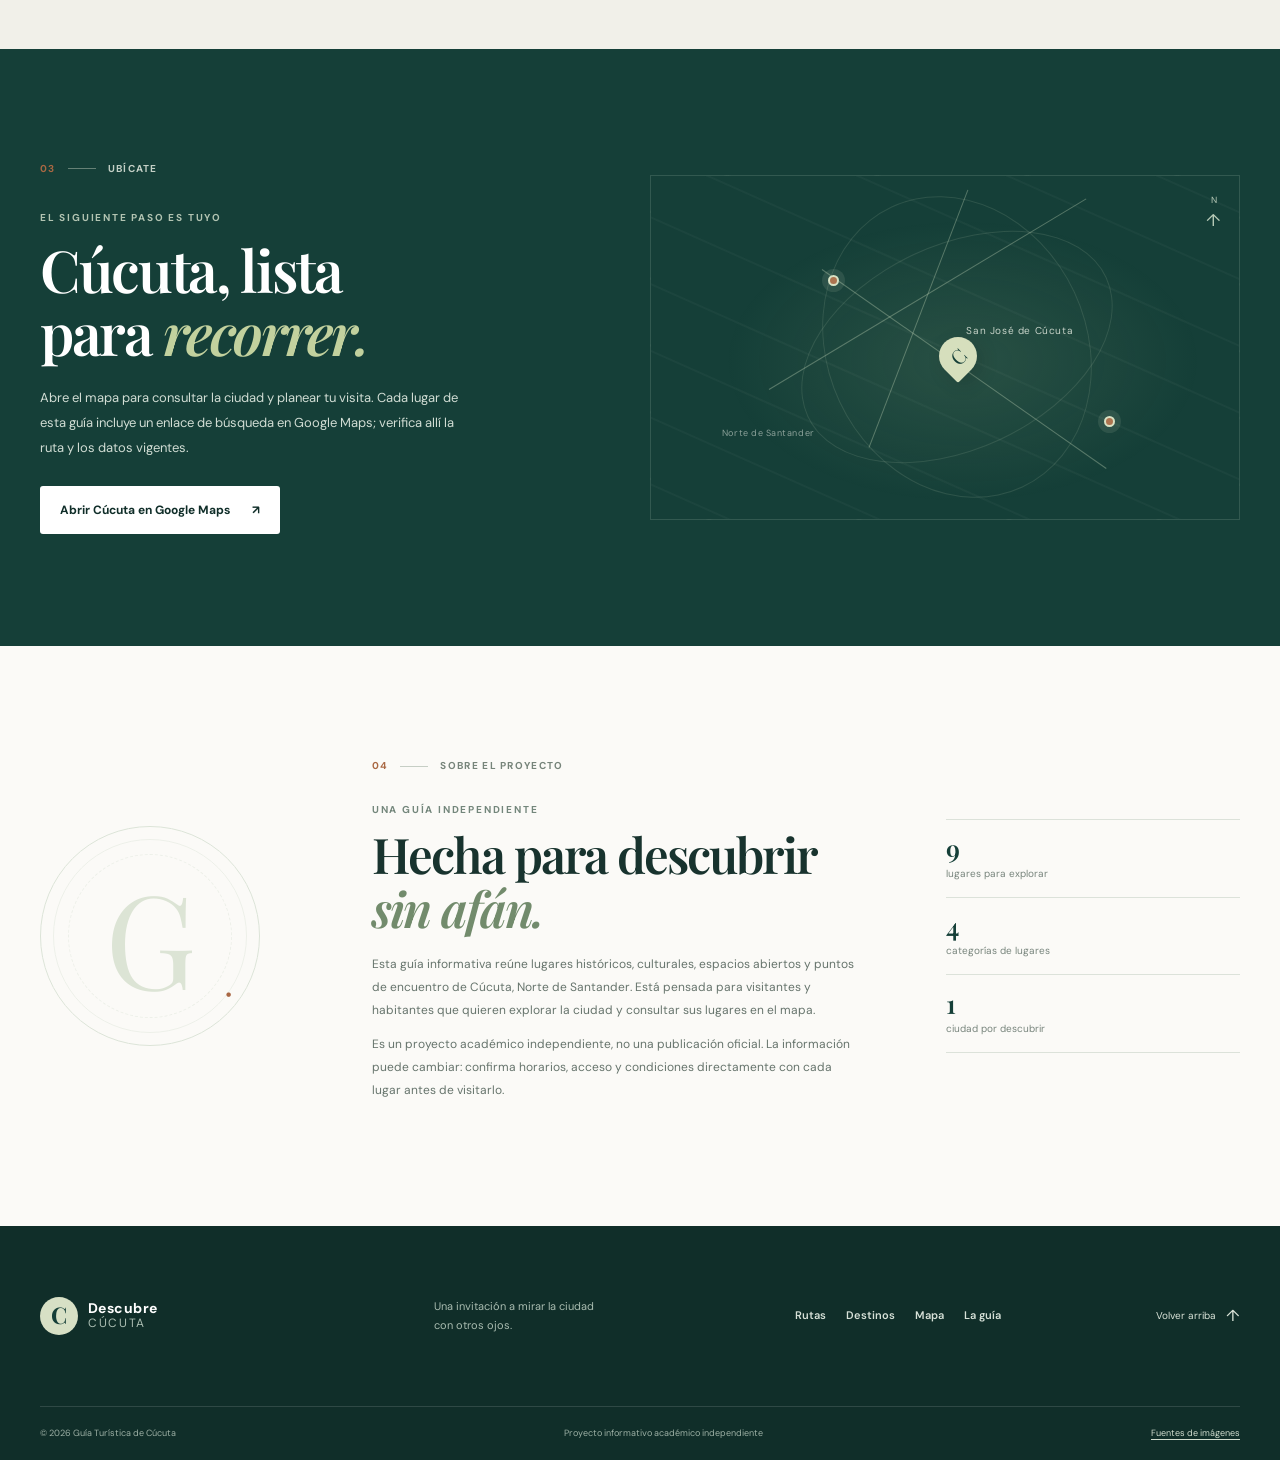
==== commit 1c314add: "docs: aclarar navegación y arquitectura del sitio Completa el acceso a Inicio, aclara búsqueda y cat" ====
--- a/index.html
+++ b/index.html
@@ -25,6 +25,7 @@
           <span class="menu-icon" aria-hidden="true"><span></span><span></span></span>
         </button>
         <nav class="primary-nav" id="primary-nav" aria-label="Navegación principal">
+          <a href="#inicio">Inicio</a>
           <a href="#rutas">Rutas</a>
           <a href="#destinos" data-category-link="naturaleza">Naturaleza</a>
           <a href="#destinos" data-category-link="ocio">Ocio y comercio</a>
@@ -98,7 +99,7 @@
               <button class="filter-button" type="button" data-filter="comercio" aria-pressed="false">Comercio <span data-count="comercio"></span></button>
             </div>
             <label class="search-box">
-              <span class="sr-only">Buscar un lugar por nombre</span>
+              <span class="sr-only">Buscar por lugar, categoría o ubicación</span>
               <span class="search-icon" aria-hidden="true">⌕</span>
               <input id="destination-search" type="search" placeholder="Buscar un lugar…" autocomplete="off">
               <kbd aria-hidden="true">/</kbd>
@@ -107,6 +108,7 @@
           <p class="result-status" id="result-status" aria-live="polite"></p>
           <div class="destination-grid" id="destination-grid"></div>
           <p class="empty-state" id="empty-state" hidden>No encontramos lugares con esos criterios. Prueba con otra búsqueda o categoría.</p>
+          <noscript><p class="empty-state">Activa JavaScript en tu navegador para explorar y filtrar los destinos de esta guía.</p></noscript>
         </div>
       </section>
 
@@ -141,7 +143,7 @@
           </div>
           <div class="about-stats" aria-label="Alcance de la guía">
             <div><strong id="place-total">—</strong><span>lugares para explorar</span></div>
-            <div><strong>4</strong><span>formas de recorrer</span></div>
+            <div><strong>4</strong><span>categorías de lugares</span></div>
             <div><strong>1</strong><span>ciudad por descubrir</span></div>
           </div>
         </div>
--- a/css/styles.css
+++ b/css/styles.css
@@ -1,241 +1,241 @@
-:root {
-  color-scheme: light;
-  --ink: #18332e;
-  --forest: #153f38;
-  --forest-dark: #102e29;
-  --leaf: #a9bd8d;
-  --sand: #f3f0e8;
-  --paper: #fbfaf7;
-  --muted: #697770;
-  --line: #dce2da;
-  --white: #fff;
-  --serif: "Playfair Display", Georgia, serif;
-  --sans: "DM Sans", Arial, sans-serif;
-  --container: 1200px;
-}
-
-* { box-sizing: border-box; }
-[hidden] { display: none !important; }
-html { scroll-behavior: smooth; scroll-padding-top: 88px; }
-body { margin: 0; color: var(--ink); background: var(--paper); font-family: var(--sans); font-size: 16px; line-height: 1.6; -webkit-font-smoothing: antialiased; }
-body:has(dialog[open]) { overflow: hidden; }
-a { color: inherit; }
-button, input { font: inherit; }
-button, a { -webkit-tap-highlight-color: transparent; }
-button:focus-visible, a:focus-visible, input:focus-visible { outline: 3px solid #c27646; outline-offset: 4px; }
-img { display: block; max-width: 100%; }
-.container { width: min(var(--container), calc(100% - 64px)); margin-inline: auto; }
-.sr-only { position: absolute; width: 1px; height: 1px; padding: 0; margin: -1px; overflow: hidden; clip: rect(0, 0, 0, 0); white-space: nowrap; border: 0; }
-.skip-link { position: fixed; z-index: 100; top: 12px; left: 12px; transform: translateY(-160%); padding: 10px 16px; color: var(--white); background: var(--forest-dark); border-radius: 4px; }
-.skip-link:focus { transform: translateY(0); }
-
-.site-header { position: sticky; z-index: 20; top: 0; height: 78px; background: rgba(251, 250, 247, .96); border-bottom: 1px solid rgba(24, 51, 46, .08); backdrop-filter: blur(12px); }
-.header-inner { display: flex; height: 100%; align-items: center; justify-content: space-between; gap: 32px; }
-.brand { display: inline-flex; align-items: center; gap: 10px; text-decoration: none; flex: 0 0 auto; }
-.brand-mark { display: grid; width: 38px; height: 38px; place-items: center; color: var(--white); background: var(--forest); border-radius: 50%; font-family: var(--serif); font-size: 23px; font-weight: 700; }
-.brand-copy { display: grid; color: var(--ink); line-height: 1.12; }
-.brand-copy strong { font-size: 14px; font-weight: 700; letter-spacing: .03em; }
-.brand-copy > span { color: var(--muted); font-size: 12px; letter-spacing: .14em; text-transform: uppercase; }
-.primary-nav { display: flex; align-items: center; gap: clamp(18px, 2.6vw, 38px); margin-left: auto; }
-.primary-nav a, .footer-nav a { position: relative; color: #46574f; font-size: 13px; font-weight: 600; text-decoration: none; transition: color .2s ease; }
-.primary-nav a::after { position: absolute; right: 0; bottom: -8px; left: 0; height: 2px; background: #ba7046; content: ""; transform: scaleX(0); transform-origin: left; transition: transform .2s ease; }
-.primary-nav a:hover, .primary-nav a.is-active { color: var(--forest); }
-.primary-nav a:hover::after, .primary-nav a.is-active::after { transform: scaleX(1); }
-.header-cta { display: inline-flex; min-height: 42px; align-items: center; gap: 18px; padding: 0 16px; color: var(--white); background: var(--forest); border-radius: 3px; font-size: 12px; font-weight: 600; text-decoration: none; transition: background .2s, transform .2s; }
-.header-cta:hover, .button-dark:hover { background: #245b4f; transform: translateY(-1px); }
-.header-cta span { font-size: 15px; }
-.menu-toggle { display: none; }
-
-.hero { position: relative; min-height: min(690px, calc(100svh - 78px)); min-height: clamp(570px, 72vw, 690px); overflow: hidden; color: var(--white); background: #344e42; }
-.hero-image, .hero-shade { position: absolute; inset: 0; width: 100%; height: 100%; }
-.hero-image { object-fit: cover; object-position: center 45%; }
-.hero-shade { background: linear-gradient(90deg, rgba(13, 37, 33, .83) 0%, rgba(17, 40, 35, .62) 43%, rgba(17, 40, 35, .13) 100%), linear-gradient(0deg, rgba(11, 31, 28, .25), transparent 45%); }
-.hero-content { position: relative; z-index: 1; display: flex; min-height: inherit; flex-direction: column; justify-content: center; align-items: flex-start; padding-block: 72px; }
-.eyebrow { margin: 0 0 13px; color: #73867b; font-size: 10px; font-weight: 700; letter-spacing: .18em; line-height: 1.4; text-transform: uppercase; }
-.hero-eyebrow { display: flex; align-items: center; gap: 10px; margin-bottom: 21px; color: #e6e9df; font-size: 11px; }
-.hero-eyebrow span { width: 22px; height: 1px; background: #d99b68; }
-h1, h2, p { margin-top: 0; }
-.hero h1 { margin-bottom: 22px; font-family: var(--serif); font-size: clamp(66px, 9.2vw, 112px); font-weight: 600; letter-spacing: -.055em; line-height: .94; }
-.hero h1 em, h2 em { color: var(--leaf); font-weight: 600; }
-.hero-description { max-width: 390px; margin-bottom: 30px; color: rgba(255, 255, 255, .82); font-size: 16px; }
-.hero-actions { display: flex; flex-wrap: wrap; gap: 12px; }
-.button { display: inline-flex; min-height: 48px; align-items: center; justify-content: center; gap: 22px; padding: 0 19px; border: 1px solid transparent; border-radius: 3px; font-size: 12px; font-weight: 700; text-decoration: none; transition: background .2s, color .2s, border-color .2s, transform .2s; }
-.button-light { color: var(--forest-dark); background: var(--white); }
-.button-light:hover { color: var(--white); background: #9e6342; transform: translateY(-1px); }
-.button-outline { color: var(--white); border-color: rgba(255, 255, 255, .7); background: rgba(255, 255, 255, .04); }
-.button-outline:hover { color: var(--forest-dark); background: var(--white); }
-.button-dark { color: var(--white); background: var(--forest); }
-.hero-note { display: flex; align-items: center; gap: 12px; margin-top: 69px; color: rgba(255, 255, 255, .73); font-size: 11px; letter-spacing: .04em; }
-.hero-note-line { width: 28px; height: 1px; background: #d99b68; }
-.hero-scroll { position: absolute; right: max(32px, calc((100% - var(--container)) / 2)); bottom: 30px; display: grid; width: 39px; height: 39px; place-items: center; color: var(--white); border: 1px solid rgba(255, 255, 255, .65); border-radius: 50%; font-size: 20px; text-decoration: none; }
-.hero-scroll:hover { color: var(--forest); background: var(--white); }
-
-.section-pad { padding-block: 112px; }
-.intro { background: var(--paper); }
-.intro-layout { display: grid; grid-template-columns: .8fr 1.3fr 1.5fr; align-items: start; gap: clamp(34px, 6vw, 88px); }
-.section-kicker { display: flex; align-items: center; gap: 12px; color: #76847a; font-size: 10px; font-weight: 700; letter-spacing: .13em; text-transform: uppercase; }
-.section-kicker > span:first-child { color: #a96843; }
-.kicker-line { width: 28px; height: 1px; background: #c6cec5; }
-.intro-copy { max-width: 400px; }
-h2 { margin-bottom: 18px; font-family: var(--serif); font-size: clamp(37px, 4.5vw, 53px); font-weight: 600; letter-spacing: -.04em; line-height: 1.1; }
-.intro h2 em, .section-heading h2 em, .about h2 em { color: #728b6c; }
-.intro-copy > p:not(.eyebrow), .about-copy > p:not(.eyebrow) { color: #66746c; font-size: 14px; line-height: 1.9; }
-.text-link { display: inline-flex; align-items: center; gap: 15px; margin-top: 11px; color: var(--forest); font-size: 12px; font-weight: 700; text-decoration: none; }
-.text-link span { color: #a96843; font-size: 17px; transition: transform .2s; }
-.text-link:hover span { transform: translate(3px, -3px); }
-.route-list { border-top: 1px solid var(--line); }
-.route-item { display: grid; min-height: 95px; grid-template-columns: 27px 37px 1fr 20px; align-items: center; gap: 13px; border-bottom: 1px solid var(--line); text-decoration: none; transition: padding .2s, background .2s; }
-.route-item:hover { padding-inline: 8px; background: #f4f4ed; }
-.route-number { align-self: start; padding-top: 24px; color: #829087; font-size: 10px; }
-.route-icon { display: grid; width: 34px; height: 34px; place-items: center; color: #73866c; background: #eaf0e5; border-radius: 50%; font-size: 17px; }
-.route-copy { display: grid; gap: 4px; }
-.route-copy strong { color: var(--ink); font-size: 13px; }
-.route-copy small { color: #7b867f; font-size: 11px; }
-.route-arrow { color: #a96843; font-size: 17px; transition: transform .2s; }
-.route-item:hover .route-arrow { transform: translate(3px, -3px); }
-
-.destinations { background: #f1f0e9; }
-.section-heading { display: flex; align-items: end; justify-content: space-between; gap: 42px; margin-bottom: 42px; }
-.section-heading .section-kicker { margin-bottom: 31px; }
-.section-heading .eyebrow { margin-bottom: 10px; }
-.section-heading h2 { margin-bottom: 0; }
-.section-heading-note { max-width: 280px; margin: 0 0 6px; color: #68766e; font-size: 13px; line-height: 1.8; }
-.explore-controls { display: flex; flex-wrap: wrap; align-items: center; justify-content: space-between; gap: 18px; padding-block: 16px; border-top: 1px solid #d9ded6; border-bottom: 1px solid #d9ded6; }
-.filter-list { display: flex; flex-wrap: wrap; gap: 6px; }
-.filter-button { display: inline-flex; min-height: 36px; align-items: center; gap: 8px; padding: 0 11px; color: #68766e; border: 1px solid transparent; border-radius: 3px; background: transparent; cursor: pointer; font-size: 11px; transition: color .2s, background .2s, border-color .2s; }
-.filter-button:hover { color: var(--forest); border-color: #cbd4c9; }
-.filter-button.is-selected { color: var(--white); border-color: var(--forest); background: var(--forest); }
-.filter-button span { font-size: 9px; opacity: .7; }
-.search-box { display: flex; width: min(250px, 100%); height: 38px; align-items: center; gap: 8px; padding-inline: 11px; border: 1px solid #d4dbd1; border-radius: 3px; background: rgba(255, 255, 255, .56); }
-.search-icon { color: #718078; font-size: 24px; line-height: 1; transform: rotate(-20deg); }
-.search-box input { width: 100%; min-width: 0; padding: 0; color: var(--ink); border: 0; outline: 0; background: transparent; font-size: 11px; }
-.search-box input::placeholder { color: #87938c; }
-.search-box kbd { display: grid; min-width: 19px; height: 20px; place-items: center; color: #738078; border: 1px solid #dbe0d8; border-radius: 2px; background: #f8f8f4; font-family: var(--sans); font-size: 10px; }
-.result-status { min-height: 18px; margin: 18px 0 3px; color: #718078; font-size: 11px; }
-.destination-grid { display: grid; grid-template-columns: repeat(3, minmax(0, 1fr)); gap: 25px; }
-.destination-card { min-width: 0; overflow: hidden; background: var(--paper); box-shadow: 0 8px 24px rgba(24, 51, 46, .045); animation: card-in .35s both; }
-@keyframes card-in { from { opacity: 0; transform: translateY(8px); } to { opacity: 1; transform: translateY(0); } }
-.card-image-wrap { position: relative; height: 205px; overflow: hidden; background: #d6ded5; }
-.card-image { width: 100%; height: 100%; object-fit: cover; transition: transform .5s; }
-.destination-card:hover .card-image { transform: scale(1.045); }
-.image-fallback { display: grid; width: 100%; height: 100%; place-items: center; color: #566a5d; background: linear-gradient(140deg, #dce4d8, #b8c8b3); font-family: var(--serif); font-size: 18px; }
-.image-fallback[hidden] { display: none; }
-.card-category { position: absolute; bottom: 12px; left: 13px; padding: 5px 9px; color: var(--forest); background: rgba(251, 250, 247, .94); border-radius: 2px; font-size: 9px; font-weight: 700; letter-spacing: .08em; text-transform: uppercase; }
-.card-content { padding: 19px 19px 16px; }
-.card-location { margin-bottom: 9px; color: #839087; font-size: 9px; font-weight: 600; letter-spacing: .1em; text-transform: uppercase; }
-.card-content h3 { margin: 0 0 9px; color: var(--ink); font-family: var(--serif); font-size: 22px; font-weight: 600; letter-spacing: -.02em; line-height: 1.25; }
-.card-content > p:not(.card-location) { min-height: 66px; margin: 0; color: #6c7971; font-size: 12px; line-height: 1.75; }
-.card-actions { display: flex; align-items: center; justify-content: space-between; gap: 8px; margin-top: 17px; padding-top: 13px; border-top: 1px solid #e4e8e1; }
-.card-details, .card-map { padding: 4px 0; color: var(--forest); border: 0; background: none; cursor: pointer; font-size: 10px; font-weight: 700; text-decoration: none; }
-.card-details:hover, .card-map:hover { color: #a45f3a; text-decoration: underline; text-underline-offset: 3px; }
-.card-map { display: inline-flex; align-items: center; gap: 5px; color: #77847b; }
-.empty-state { margin: 34px 0 0; padding: 28px; color: #68766e; border: 1px dashed #bac6ba; text-align: center; }
-
-.map-section { overflow: hidden; color: var(--white); background: var(--forest); }
-.map-layout { display: grid; grid-template-columns: .9fr 1.1fr; align-items: center; gap: clamp(50px, 10vw, 130px); }
-.section-kicker-light { margin-bottom: 34px; color: #c4d0c6; }
-.section-kicker-light .kicker-line { background: #668176; }
-.map-copy .eyebrow { color: #b2c4b2; }
-.map-copy h2 { margin-bottom: 21px; font-size: clamp(43px, 5vw, 58px); }
-.map-copy h2 em { color: #c2d19e; }
-.map-copy > p:not(.eyebrow) { max-width: 440px; margin-bottom: 26px; color: #d1ddd4; font-size: 13px; line-height: 1.9; }
-.map-art { position: relative; min-height: 345px; overflow: hidden; border: 1px solid rgba(222, 237, 219, .15); background: radial-gradient(ellipse at 53% 54%, rgba(186, 209, 159, .12), transparent 54%), repeating-linear-gradient(24deg, transparent 0 30px, rgba(222, 237, 219, .035) 31px 32px, transparent 33px 61px); }
-.map-orbit { position: absolute; top: 50%; left: 52%; border: 1px solid rgba(204, 222, 194, .13); border-radius: 50%; transform: translate(-50%, -50%) rotate(-25deg); }
-.orbit-one { width: 330px; height: 205px; }.orbit-two { width: 260px; height: 310px; }
-.map-route { position: absolute; height: 1px; background: rgba(209, 226, 192, .34); transform-origin: left; }
-.route-one { top: 62%; left: 20%; width: 63%; transform: rotate(-31deg); }
-.route-two { top: 27%; left: 29%; width: 59%; transform: rotate(35deg); }
-.route-three { top: 79%; left: 37%; width: 47%; transform: rotate(-69deg); }
-.map-pin { position: absolute; z-index: 1; display: block; width: 11px; height: 11px; border: 2px solid #d9e2c5; border-radius: 50%; background: #ad7450; box-shadow: 0 0 0 6px rgba(217, 226, 197, .11); }
-.pin-one { top: 47%; left: 49%; display: grid; width: 38px; height: 38px; place-items: center; color: var(--forest); border: 0; border-radius: 50% 50% 50% 2px; background: #d6dfbd; box-shadow: 0 7px 18px rgba(0, 0, 0, .15); font-family: var(--serif); font-size: 20px; transform: rotate(-45deg); }
-.pin-one::first-letter { transform: rotate(45deg); }
-.pin-two { top: 29%; left: 30%; }.pin-three { top: 70%; left: 77%; }
-.map-label { position: absolute; color: rgba(232, 238, 228, .84); font-size: 10px; letter-spacing: .06em; }
-.label-one { top: 43%; left: calc(49% + 27px); }.label-two { top: 73%; left: 12%; color: rgba(232, 238, 228, .56); font-size: 9px; }
-.map-compass { position: absolute; top: 17px; right: 18px; display: grid; color: #b8cbb8; font-size: 9px; text-align: center; }.map-compass i { font-size: 17px; font-style: normal; }
-
-.about { background: var(--paper); }
-.about-layout { display: grid; grid-template-columns: .7fr 1.4fr .85fr; align-items: center; gap: clamp(35px, 7vw, 95px); }
-.about-mark { position: relative; display: grid; width: min(220px, 100%); aspect-ratio: 1; place-items: center; color: #dce4d5; border: 1px solid #dce4d8; border-radius: 50%; font-family: var(--serif); font-size: 130px; line-height: 1; }
-.about-mark::before, .about-mark::after { position: absolute; inset: 12px; border: 1px solid #edf0e9; border-radius: 50%; content: ""; }
-.about-mark::after { inset: 27px; border-style: dashed; }
-.about-mark i { position: absolute; right: 27px; bottom: 32px; color: #a96744; font-family: var(--sans); font-size: 39px; font-style: normal; }
-.about-copy { max-width: 500px; }
-.about-copy .section-kicker { margin-bottom: 29px; }
-.about-copy .eyebrow { margin-bottom: 10px; }
-.about-copy h2 { font-size: clamp(36px, 4vw, 49px); }
-.about-copy > p:not(.eyebrow) { font-size: 12px; }
-.about-stats { border-top: 1px solid var(--line); }
-.about-stats > div { display: grid; gap: 2px; padding: 15px 0; border-bottom: 1px solid var(--line); }
-.about-stats strong { color: var(--forest); font-family: var(--serif); font-size: 26px; font-weight: 600; line-height: 1.1; }
-.about-stats span { color: #78857d; font-size: 10px; }
-
-.site-footer { color: #e6ede6; background: #102e29; }
-.footer-main { display: grid; min-height: 180px; grid-template-columns: 1.1fr 1fr 1fr auto; align-items: center; gap: 34px; }
-.footer-brand .brand-mark { color: var(--forest); background: #d7e0c5; }
-.footer-brand .brand-copy { color: var(--white); }.footer-brand .brand-copy > span { color: #acbeb3; }
-.footer-main > p { margin: 0; color: #a9bcb0; font-size: 11px; line-height: 1.7; }
-.footer-nav { display: flex; flex-wrap: wrap; gap: 15px 20px; }
-.footer-nav a { color: #d7e1d8; font-size: 11px; }.footer-nav a:hover { color: #c2d19e; }
-.footer-top { display: flex; align-items: center; gap: 10px; color: #dbe4d9; font-size: 10px; text-decoration: none; }.footer-top span { font-size: 16px; }
-.footer-bottom { display: flex; min-height: 54px; flex-wrap: wrap; align-items: center; justify-content: space-between; gap: 10px 22px; color: #9db0a5; border-top: 1px solid rgba(255, 255, 255, .13); font-size: 9px; }
-.footer-bottom a { color: #d1ddcf; text-underline-offset: 3px; }
-
-.place-dialog { position: fixed; width: min(560px, calc(100% - 32px)); max-width: none; max-height: min(90vh, 780px); padding: 0; overflow: auto; color: var(--ink); border: 0; background: var(--paper); box-shadow: 0 24px 100px rgba(0, 0, 0, .3); }
-.place-dialog::backdrop { background: rgba(13, 32, 28, .72); backdrop-filter: blur(3px); }
-.place-dialog > img { width: 100%; height: 260px; object-fit: cover; background: #dbe3d8; }
-.dialog-image-fallback { height: 260px; }
-.dialog-close { position: absolute; top: 12px; right: 12px; display: grid; width: 36px; height: 36px; place-items: center; color: var(--ink); border: 0; border-radius: 50%; background: rgba(255, 255, 255, .92); cursor: pointer; font-size: 24px; }
-.dialog-close:hover { color: var(--white); background: var(--forest); }
-.dialog-body { padding: 26px 30px 31px; }
-.dialog-body .eyebrow { margin-bottom: 8px; }
-.dialog-body h2 { margin-bottom: 12px; font-size: 32px; }
-.dialog-body > p:not(.eyebrow) { color: #68766e; font-size: 13px; line-height: 1.8; }
-.dialog-body .button { margin-top: 8px; }
-
-@media (min-width: 1500px) { .hero { min-height: 740px; } }
-@media (max-width: 960px) {
-  .container { width: min(var(--container), calc(100% - 48px)); }
-  .header-inner { gap: 20px; }.primary-nav { gap: 16px; }.primary-nav a { font-size: 11px; }
-  .intro-layout { grid-template-columns: .65fr 1.2fr 1.45fr; gap: 30px; }
-  .destination-grid { grid-template-columns: repeat(2, minmax(0, 1fr)); }
-  .about-layout { grid-template-columns: .7fr 1.3fr; }.about-stats { grid-column: 2; display: grid; grid-template-columns: repeat(3, 1fr); gap: 15px; }
-  .about-stats > div { align-content: start; }
-}
-@media (max-width: 700px) {
-  html { scroll-padding-top: 70px; }
-  .container { width: calc(100% - 40px); }
-  .site-header { height: 68px; }.header-inner { gap: 14px; }
-  .brand-mark { width: 34px; height: 34px; font-size: 20px; }.brand-copy strong { font-size: 12px; }.brand-copy > span { font-size: 10px; }
-  .header-cta { min-height: 36px; gap: 10px; padding: 0 11px; font-size: 10px; }
-  .menu-toggle { display: inline-flex; min-height: 38px; align-items: center; gap: 8px; order: 3; padding: 0; color: var(--forest); border: 0; background: transparent; cursor: pointer; font-size: 11px; font-weight: 600; }
-  .menu-icon { display: grid; width: 19px; gap: 5px; }.menu-icon span { display: block; height: 1px; background: currentColor; transition: transform .2s; }
-  .menu-toggle[aria-expanded="true"] .menu-icon span:first-child { transform: translateY(3px) rotate(45deg); }.menu-toggle[aria-expanded="true"] .menu-icon span:last-child { transform: translateY(-3px) rotate(-45deg); }
-  .primary-nav { position: absolute; top: 67px; right: 0; left: 0; display: none; flex-direction: column; align-items: stretch; gap: 0; padding: 8px 20px 15px; border-top: 1px solid #e6e9e2; background: var(--paper); box-shadow: 0 15px 18px rgba(20, 47, 40, .1); }
-  .primary-nav.is-open { display: flex; }.primary-nav a { padding: 12px 0; border-bottom: 1px solid #e7eae4; font-size: 13px; }.primary-nav a::after { display: none; }
-  .hero { min-height: 610px; min-height: min(690px, calc(100svh - 68px)); }
-  .hero-image { object-position: 56% center; }.hero-shade { background: linear-gradient(90deg, rgba(13, 37, 33, .79), rgba(17, 40, 35, .33)), linear-gradient(0deg, rgba(11, 31, 28, .3), transparent 55%); }
-  .hero-content { padding-block: 56px; }.hero h1 { font-size: clamp(65px, 17vw, 90px); }.hero-description { max-width: 310px; font-size: 14px; }
-  .hero-note { margin-top: 49px; }.hero-scroll { right: 20px; bottom: 20px; }
-  .section-pad { padding-block: 76px; }
-  .intro-layout { grid-template-columns: 1fr; gap: 26px; }.intro-layout > .section-kicker { margin-bottom: 2px; }.intro-copy { max-width: 520px; }.intro-copy h2, .section-heading h2 { font-size: 43px; }
-  .route-list { margin-top: 6px; }
-  .section-heading { display: block; margin-bottom: 28px; }.section-heading .section-kicker { margin-bottom: 24px; }.section-heading-note { margin-top: 17px; }
-  .explore-controls { align-items: stretch; }.filter-list { overflow-x: auto; flex-wrap: nowrap; padding-bottom: 4px; }.filter-button { flex: 0 0 auto; }.search-box { width: 100%; }
-  .destination-grid { grid-template-columns: 1fr; gap: 18px; }.card-image-wrap { height: clamp(190px, 57vw, 270px); }.card-content > p:not(.card-location) { min-height: 0; }
-  .map-layout { grid-template-columns: 1fr; gap: 36px; }.map-art { min-height: 280px; }.map-copy h2 { font-size: 46px; }
-  .about-layout { grid-template-columns: 1fr; gap: 26px; }.about-mark { width: 120px; font-size: 72px; }.about-mark i { right: 10px; bottom: 12px; font-size: 26px; }.about-mark::before { inset: 7px; }.about-mark::after { inset: 15px; }
-  .about-stats { grid-column: auto; gap: 12px; }.about-stats strong { font-size: 22px; }.about-stats span { font-size: 9px; }
-  .footer-main { grid-template-columns: 1fr 1fr; gap: 22px 18px; padding-block: 35px; }.footer-nav { gap: 12px; }.footer-top { justify-self: end; }
-  .footer-bottom { justify-content: flex-start; padding-block: 15px; }
-  .place-dialog > img, .dialog-image-fallback { height: 200px; }.dialog-body { padding: 22px 22px 25px; }
-}
-@media (max-width: 370px) {
-  .container { width: calc(100% - 32px); }
-  .brand { gap: 7px; }.header-cta { display: none; }
-  .hero-actions { align-items: stretch; flex-direction: column; width: min(245px, 100%); }.hero-actions .button { justify-content: space-between; }
-  .route-item { grid-template-columns: 22px 32px 1fr 16px; gap: 8px; }.route-copy small { font-size: 10px; }
-}
-@media (prefers-reduced-motion: reduce) {
-  *, *::before, *::after { scroll-behavior: auto !important; animation-duration: .01ms !important; animation-iteration-count: 1 !important; transition-duration: .01ms !important; }
-}
+:root {
+  color-scheme: light;
+  --ink: #18332e;
+  --forest: #153f38;
+  --forest-dark: #102e29;
+  --leaf: #a9bd8d;
+  --sand: #f3f0e8;
+  --paper: #fbfaf7;
+  --muted: #697770;
+  --line: #dce2da;
+  --white: #fff;
+  --serif: "Playfair Display", Georgia, serif;
+  --sans: "DM Sans", Arial, sans-serif;
+  --container: 1200px;
+}
+
+* { box-sizing: border-box; }
+[hidden] { display: none !important; }
+html { scroll-behavior: smooth; scroll-padding-top: 88px; }
+body { margin: 0; color: var(--ink); background: var(--paper); font-family: var(--sans); font-size: 16px; line-height: 1.6; -webkit-font-smoothing: antialiased; }
+body:has(dialog[open]) { overflow: hidden; }
+a { color: inherit; }
+button, input { font: inherit; }
+button, a { -webkit-tap-highlight-color: transparent; }
+button:focus-visible, a:focus-visible, input:focus-visible { outline: 3px solid #c27646; outline-offset: 4px; }
+img { display: block; max-width: 100%; }
+.container { width: min(var(--container), calc(100% - 64px)); margin-inline: auto; }
+.sr-only { position: absolute; width: 1px; height: 1px; padding: 0; margin: -1px; overflow: hidden; clip: rect(0, 0, 0, 0); white-space: nowrap; border: 0; }
+.skip-link { position: fixed; z-index: 100; top: 12px; left: 12px; transform: translateY(-160%); padding: 10px 16px; color: var(--white); background: var(--forest-dark); border-radius: 4px; }
+.skip-link:focus { transform: translateY(0); }
+
+.site-header { position: sticky; z-index: 20; top: 0; height: 78px; background: rgba(251, 250, 247, .96); border-bottom: 1px solid rgba(24, 51, 46, .08); backdrop-filter: blur(12px); }
+.header-inner { display: flex; height: 100%; align-items: center; justify-content: space-between; gap: 32px; }
+.brand { display: inline-flex; align-items: center; gap: 10px; text-decoration: none; flex: 0 0 auto; }
+.brand-mark { display: grid; width: 38px; height: 38px; place-items: center; color: var(--white); background: var(--forest); border-radius: 50%; font-family: var(--serif); font-size: 23px; font-weight: 700; }
+.brand-copy { display: grid; color: var(--ink); line-height: 1.12; }
+.brand-copy strong { font-size: 14px; font-weight: 700; letter-spacing: .03em; }
+.brand-copy > span { color: var(--muted); font-size: 12px; letter-spacing: .14em; text-transform: uppercase; }
+.primary-nav { display: flex; align-items: center; gap: clamp(18px, 2.6vw, 38px); margin-left: auto; }
+.primary-nav a, .footer-nav a { position: relative; color: #46574f; font-size: 13px; font-weight: 600; text-decoration: none; transition: color .2s ease; }
+.primary-nav a::after { position: absolute; right: 0; bottom: -8px; left: 0; height: 2px; background: #ba7046; content: ""; transform: scaleX(0); transform-origin: left; transition: transform .2s ease; }
+.primary-nav a:hover, .primary-nav a.is-active { color: var(--forest); }
+.primary-nav a:hover::after, .primary-nav a.is-active::after { transform: scaleX(1); }
+.header-cta { display: inline-flex; min-height: 42px; align-items: center; gap: 18px; padding: 0 16px; color: var(--white); background: var(--forest); border-radius: 3px; font-size: 12px; font-weight: 600; text-decoration: none; transition: background .2s, transform .2s; }
+.header-cta:hover, .button-dark:hover { background: #245b4f; transform: translateY(-1px); }
+.header-cta span { font-size: 15px; }
+.menu-toggle { display: none; }
+
+.hero { position: relative; min-height: min(690px, calc(100svh - 78px)); min-height: clamp(570px, 72vw, 690px); overflow: hidden; color: var(--white); background: #344e42; }
+.hero-image, .hero-shade { position: absolute; inset: 0; width: 100%; height: 100%; }
+.hero-image { object-fit: cover; object-position: center 45%; }
+.hero-shade { background: linear-gradient(90deg, rgba(13, 37, 33, .83) 0%, rgba(17, 40, 35, .62) 43%, rgba(17, 40, 35, .13) 100%), linear-gradient(0deg, rgba(11, 31, 28, .25), transparent 45%); }
+.hero-content { position: relative; z-index: 1; display: flex; min-height: inherit; flex-direction: column; justify-content: center; align-items: flex-start; padding-block: 72px; }
+.eyebrow { margin: 0 0 13px; color: #73867b; font-size: 10px; font-weight: 700; letter-spacing: .18em; line-height: 1.4; text-transform: uppercase; }
+.hero-eyebrow { display: flex; align-items: center; gap: 10px; margin-bottom: 21px; color: #e6e9df; font-size: 11px; }
+.hero-eyebrow span { width: 22px; height: 1px; background: #d99b68; }
+h1, h2, p { margin-top: 0; }
+.hero h1 { margin-bottom: 22px; font-family: var(--serif); font-size: clamp(66px, 9.2vw, 112px); font-weight: 600; letter-spacing: -.055em; line-height: .94; }
+.hero h1 em, h2 em { color: var(--leaf); font-weight: 600; }
+.hero-description { max-width: 390px; margin-bottom: 30px; color: rgba(255, 255, 255, .82); font-size: 16px; }
+.hero-actions { display: flex; flex-wrap: wrap; gap: 12px; }
+.button { display: inline-flex; min-height: 48px; align-items: center; justify-content: center; gap: 22px; padding: 0 19px; border: 1px solid transparent; border-radius: 3px; font-size: 12px; font-weight: 700; text-decoration: none; transition: background .2s, color .2s, border-color .2s, transform .2s; }
+.button-light { color: var(--forest-dark); background: var(--white); }
+.button-light:hover { color: var(--white); background: #9e6342; transform: translateY(-1px); }
+.button-outline { color: var(--white); border-color: rgba(255, 255, 255, .7); background: rgba(255, 255, 255, .04); }
+.button-outline:hover { color: var(--forest-dark); background: var(--white); }
+.button-dark { color: var(--white); background: var(--forest); }
+.hero-note { display: flex; align-items: center; gap: 12px; margin-top: 69px; color: rgba(255, 255, 255, .73); font-size: 11px; letter-spacing: .04em; }
+.hero-note-line { width: 28px; height: 1px; background: #d99b68; }
+.hero-scroll { position: absolute; right: max(32px, calc((100% - var(--container)) / 2)); bottom: 30px; display: grid; width: 39px; height: 39px; place-items: center; color: var(--white); border: 1px solid rgba(255, 255, 255, .65); border-radius: 50%; font-size: 20px; text-decoration: none; }
+.hero-scroll:hover { color: var(--forest); background: var(--white); }
+
+.section-pad { padding-block: 112px; }
+.intro { background: var(--paper); }
+.intro-layout { display: grid; grid-template-columns: .8fr 1.3fr 1.5fr; align-items: start; gap: clamp(34px, 6vw, 88px); }
+.section-kicker { display: flex; align-items: center; gap: 12px; color: #76847a; font-size: 10px; font-weight: 700; letter-spacing: .13em; text-transform: uppercase; }
+.section-kicker > span:first-child { color: #a96843; }
+.kicker-line { width: 28px; height: 1px; background: #c6cec5; }
+.intro-copy { max-width: 400px; }
+h2 { margin-bottom: 18px; font-family: var(--serif); font-size: clamp(37px, 4.5vw, 53px); font-weight: 600; letter-spacing: -.04em; line-height: 1.1; }
+.intro h2 em, .section-heading h2 em, .about h2 em { color: #728b6c; }
+.intro-copy > p:not(.eyebrow), .about-copy > p:not(.eyebrow) { color: #66746c; font-size: 14px; line-height: 1.9; }
+.text-link { display: inline-flex; align-items: center; gap: 15px; margin-top: 11px; color: var(--forest); font-size: 12px; font-weight: 700; text-decoration: none; }
+.text-link span { color: #a96843; font-size: 17px; transition: transform .2s; }
+.text-link:hover span { transform: translate(3px, -3px); }
+.route-list { border-top: 1px solid var(--line); }
+.route-item { display: grid; min-height: 95px; grid-template-columns: 27px 37px 1fr 20px; align-items: center; gap: 13px; border-bottom: 1px solid var(--line); text-decoration: none; transition: padding .2s, background .2s; }
+.route-item:hover { padding-inline: 8px; background: #f4f4ed; }
+.route-number { align-self: start; padding-top: 24px; color: #829087; font-size: 10px; }
+.route-icon { display: grid; width: 34px; height: 34px; place-items: center; color: #73866c; background: #eaf0e5; border-radius: 50%; font-size: 17px; }
+.route-copy { display: grid; gap: 4px; }
+.route-copy strong { color: var(--ink); font-size: 13px; }
+.route-copy small { color: #7b867f; font-size: 11px; }
+.route-arrow { color: #a96843; font-size: 17px; transition: transform .2s; }
+.route-item:hover .route-arrow { transform: translate(3px, -3px); }
+
+.destinations { background: #f1f0e9; }
+.section-heading { display: flex; align-items: end; justify-content: space-between; gap: 42px; margin-bottom: 42px; }
+.section-heading .section-kicker { margin-bottom: 31px; }
+.section-heading .eyebrow { margin-bottom: 10px; }
+.section-heading h2 { margin-bottom: 0; }
+.section-heading-note { max-width: 280px; margin: 0 0 6px; color: #68766e; font-size: 13px; line-height: 1.8; }
+.explore-controls { display: flex; flex-wrap: wrap; align-items: center; justify-content: space-between; gap: 18px; padding-block: 16px; border-top: 1px solid #d9ded6; border-bottom: 1px solid #d9ded6; }
+.filter-list { display: flex; flex-wrap: wrap; gap: 6px; }
+.filter-button { display: inline-flex; min-height: 36px; align-items: center; gap: 8px; padding: 0 11px; color: #68766e; border: 1px solid transparent; border-radius: 3px; background: transparent; cursor: pointer; font-size: 11px; transition: color .2s, background .2s, border-color .2s; }
+.filter-button:hover { color: var(--forest); border-color: #cbd4c9; }
+.filter-button.is-selected { color: var(--white); border-color: var(--forest); background: var(--forest); }
+.filter-button span { font-size: 9px; opacity: .7; }
+.search-box { display: flex; width: min(250px, 100%); height: 38px; align-items: center; gap: 8px; padding-inline: 11px; border: 1px solid #d4dbd1; border-radius: 3px; background: rgba(255, 255, 255, .56); }
+.search-icon { color: #718078; font-size: 24px; line-height: 1; transform: rotate(-20deg); }
+.search-box input { width: 100%; min-width: 0; padding: 0; color: var(--ink); border: 0; outline: 0; background: transparent; font-size: 11px; }
+.search-box input::placeholder { color: #87938c; }
+.search-box kbd { display: grid; min-width: 19px; height: 20px; place-items: center; color: #738078; border: 1px solid #dbe0d8; border-radius: 2px; background: #f8f8f4; font-family: var(--sans); font-size: 10px; }
+.result-status { min-height: 18px; margin: 18px 0 3px; color: #718078; font-size: 11px; }
+.destination-grid { display: grid; grid-template-columns: repeat(3, minmax(0, 1fr)); gap: 25px; }
+.destination-card { min-width: 0; overflow: hidden; background: var(--paper); box-shadow: 0 8px 24px rgba(24, 51, 46, .045); animation: card-in .35s both; }
+@keyframes card-in { from { opacity: 0; transform: translateY(8px); } to { opacity: 1; transform: translateY(0); } }
+.card-image-wrap { position: relative; height: 205px; overflow: hidden; background: #d6ded5; }
+.card-image { width: 100%; height: 100%; object-fit: cover; transition: transform .5s; }
+.destination-card:hover .card-image { transform: scale(1.045); }
+.image-fallback { display: grid; width: 100%; height: 100%; place-items: center; color: #566a5d; background: linear-gradient(140deg, #dce4d8, #b8c8b3); font-family: var(--serif); font-size: 18px; }
+.image-fallback[hidden] { display: none; }
+.card-category { position: absolute; bottom: 12px; left: 13px; padding: 5px 9px; color: var(--forest); background: rgba(251, 250, 247, .94); border-radius: 2px; font-size: 9px; font-weight: 700; letter-spacing: .08em; text-transform: uppercase; }
+.card-content { padding: 19px 19px 16px; }
+.card-location { margin-bottom: 9px; color: #839087; font-size: 9px; font-weight: 600; letter-spacing: .1em; text-transform: uppercase; }
+.card-content h3 { margin: 0 0 9px; color: var(--ink); font-family: var(--serif); font-size: 22px; font-weight: 600; letter-spacing: -.02em; line-height: 1.25; }
+.card-content > p:not(.card-location) { min-height: 66px; margin: 0; color: #6c7971; font-size: 12px; line-height: 1.75; }
+.card-actions { display: flex; align-items: center; justify-content: space-between; gap: 8px; margin-top: 17px; padding-top: 13px; border-top: 1px solid #e4e8e1; }
+.card-details, .card-map { padding: 4px 0; color: var(--forest); border: 0; background: none; cursor: pointer; font-size: 10px; font-weight: 700; text-decoration: none; }
+.card-details:hover, .card-map:hover { color: #a45f3a; text-decoration: underline; text-underline-offset: 3px; }
+.card-map { display: inline-flex; align-items: center; gap: 5px; color: #77847b; }
+.empty-state { margin: 34px 0 0; padding: 28px; color: #68766e; border: 1px dashed #bac6ba; text-align: center; }
+
+.map-section { overflow: hidden; color: var(--white); background: var(--forest); }
+.map-layout { display: grid; grid-template-columns: .9fr 1.1fr; align-items: center; gap: clamp(50px, 10vw, 130px); }
+.section-kicker-light { margin-bottom: 34px; color: #c4d0c6; }
+.section-kicker-light .kicker-line { background: #668176; }
+.map-copy .eyebrow { color: #b2c4b2; }
+.map-copy h2 { margin-bottom: 21px; font-size: clamp(43px, 5vw, 58px); }
+.map-copy h2 em { color: #c2d19e; }
+.map-copy > p:not(.eyebrow) { max-width: 440px; margin-bottom: 26px; color: #d1ddd4; font-size: 13px; line-height: 1.9; }
+.map-art { position: relative; min-height: 345px; overflow: hidden; border: 1px solid rgba(222, 237, 219, .15); background: radial-gradient(ellipse at 53% 54%, rgba(186, 209, 159, .12), transparent 54%), repeating-linear-gradient(24deg, transparent 0 30px, rgba(222, 237, 219, .035) 31px 32px, transparent 33px 61px); }
+.map-orbit { position: absolute; top: 50%; left: 52%; border: 1px solid rgba(204, 222, 194, .13); border-radius: 50%; transform: translate(-50%, -50%) rotate(-25deg); }
+.orbit-one { width: 330px; height: 205px; }.orbit-two { width: 260px; height: 310px; }
+.map-route { position: absolute; height: 1px; background: rgba(209, 226, 192, .34); transform-origin: left; }
+.route-one { top: 62%; left: 20%; width: 63%; transform: rotate(-31deg); }
+.route-two { top: 27%; left: 29%; width: 59%; transform: rotate(35deg); }
+.route-three { top: 79%; left: 37%; width: 47%; transform: rotate(-69deg); }
+.map-pin { position: absolute; z-index: 1; display: block; width: 11px; height: 11px; border: 2px solid #d9e2c5; border-radius: 50%; background: #ad7450; box-shadow: 0 0 0 6px rgba(217, 226, 197, .11); }
+.pin-one { top: 47%; left: 49%; display: grid; width: 38px; height: 38px; place-items: center; color: var(--forest); border: 0; border-radius: 50% 50% 50% 2px; background: #d6dfbd; box-shadow: 0 7px 18px rgba(0, 0, 0, .15); font-family: var(--serif); font-size: 20px; transform: rotate(-45deg); }
+.pin-one::first-letter { transform: rotate(45deg); }
+.pin-two { top: 29%; left: 30%; }.pin-three { top: 70%; left: 77%; }
+.map-label { position: absolute; color: rgba(232, 238, 228, .84); font-size: 10px; letter-spacing: .06em; }
+.label-one { top: 43%; left: calc(49% + 27px); }.label-two { top: 73%; left: 12%; color: rgba(232, 238, 228, .56); font-size: 9px; }
+.map-compass { position: absolute; top: 17px; right: 18px; display: grid; color: #b8cbb8; font-size: 9px; text-align: center; }.map-compass i { font-size: 17px; font-style: normal; }
+
+.about { background: var(--paper); }
+.about-layout { display: grid; grid-template-columns: .7fr 1.4fr .85fr; align-items: center; gap: clamp(35px, 7vw, 95px); }
+.about-mark { position: relative; display: grid; width: min(220px, 100%); aspect-ratio: 1; place-items: center; color: #dce4d5; border: 1px solid #dce4d8; border-radius: 50%; font-family: var(--serif); font-size: 130px; line-height: 1; }
+.about-mark::before, .about-mark::after { position: absolute; inset: 12px; border: 1px solid #edf0e9; border-radius: 50%; content: ""; }
+.about-mark::after { inset: 27px; border-style: dashed; }
+.about-mark i { position: absolute; right: 27px; bottom: 32px; color: #a96744; font-family: var(--sans); font-size: 39px; font-style: normal; }
+.about-copy { max-width: 500px; }
+.about-copy .section-kicker { margin-bottom: 29px; }
+.about-copy .eyebrow { margin-bottom: 10px; }
+.about-copy h2 { font-size: clamp(36px, 4vw, 49px); }
+.about-copy > p:not(.eyebrow) { font-size: 12px; }
+.about-stats { border-top: 1px solid var(--line); }
+.about-stats > div { display: grid; gap: 2px; padding: 15px 0; border-bottom: 1px solid var(--line); }
+.about-stats strong { color: var(--forest); font-family: var(--serif); font-size: 26px; font-weight: 600; line-height: 1.1; }
+.about-stats span { color: #78857d; font-size: 10px; }
+
+.site-footer { color: #e6ede6; background: #102e29; }
+.footer-main { display: grid; min-height: 180px; grid-template-columns: 1.1fr 1fr 1fr auto; align-items: center; gap: 34px; }
+.footer-brand .brand-mark { color: var(--forest); background: #d7e0c5; }
+.footer-brand .brand-copy { color: var(--white); }.footer-brand .brand-copy > span { color: #acbeb3; }
+.footer-main > p { margin: 0; color: #a9bcb0; font-size: 11px; line-height: 1.7; }
+.footer-nav { display: flex; flex-wrap: wrap; gap: 15px 20px; }
+.footer-nav a { color: #d7e1d8; font-size: 11px; }.footer-nav a:hover { color: #c2d19e; }
+.footer-top { display: flex; align-items: center; gap: 10px; color: #dbe4d9; font-size: 10px; text-decoration: none; }.footer-top span { font-size: 16px; }
+.footer-bottom { display: flex; min-height: 54px; flex-wrap: wrap; align-items: center; justify-content: space-between; gap: 10px 22px; color: #9db0a5; border-top: 1px solid rgba(255, 255, 255, .13); font-size: 9px; }
+.footer-bottom a { color: #d1ddcf; text-underline-offset: 3px; }
+
+.place-dialog { position: fixed; width: min(560px, calc(100% - 32px)); max-width: none; max-height: min(90vh, 780px); padding: 0; overflow: auto; color: var(--ink); border: 0; background: var(--paper); box-shadow: 0 24px 100px rgba(0, 0, 0, .3); }
+.place-dialog::backdrop { background: rgba(13, 32, 28, .72); backdrop-filter: blur(3px); }
+.place-dialog > img { width: 100%; height: 260px; object-fit: cover; background: #dbe3d8; }
+.dialog-image-fallback { height: 260px; }
+.dialog-close { position: absolute; top: 12px; right: 12px; display: grid; width: 36px; height: 36px; place-items: center; color: var(--ink); border: 0; border-radius: 50%; background: rgba(255, 255, 255, .92); cursor: pointer; font-size: 24px; }
+.dialog-close:hover { color: var(--white); background: var(--forest); }
+.dialog-body { padding: 26px 30px 31px; }
+.dialog-body .eyebrow { margin-bottom: 8px; }
+.dialog-body h2 { margin-bottom: 12px; font-size: 32px; }
+.dialog-body > p:not(.eyebrow) { color: #68766e; font-size: 13px; line-height: 1.8; }
+.dialog-body .button { margin-top: 8px; }
+
+@media (min-width: 1500px) { .hero { min-height: 740px; } }
+@media (max-width: 960px) {
+  .container { width: min(var(--container), calc(100% - 48px)); }
+  .header-inner { gap: 20px; }.primary-nav { gap: 16px; }.primary-nav a { font-size: 11px; }
+  .intro-layout { grid-template-columns: .65fr 1.2fr 1.45fr; gap: 30px; }
+  .destination-grid { grid-template-columns: repeat(2, minmax(0, 1fr)); }
+  .about-layout { grid-template-columns: .7fr 1.3fr; }.about-stats { grid-column: 2; display: grid; grid-template-columns: repeat(3, 1fr); gap: 15px; }
+  .about-stats > div { align-content: start; }
+}
+@media (max-width: 700px) {
+  html { scroll-padding-top: 70px; }
+  .container { width: calc(100% - 40px); }
+  .site-header { height: 68px; }.header-inner { gap: 14px; }
+  .brand-mark { width: 34px; height: 34px; font-size: 20px; }.brand-copy strong { font-size: 12px; }.brand-copy > span { font-size: 10px; }
+  .header-cta { min-height: 36px; gap: 10px; padding: 0 11px; font-size: 10px; }
+  .menu-toggle { display: inline-flex; min-height: 38px; align-items: center; gap: 8px; order: 3; padding: 0; color: var(--forest); border: 0; background: transparent; cursor: pointer; font-size: 11px; font-weight: 600; }
+  .menu-icon { display: grid; width: 19px; gap: 5px; }.menu-icon span { display: block; height: 1px; background: currentColor; transition: transform .2s; }
+  .menu-toggle[aria-expanded="true"] .menu-icon span:first-child { transform: translateY(3px) rotate(45deg); }.menu-toggle[aria-expanded="true"] .menu-icon span:last-child { transform: translateY(-3px) rotate(-45deg); }
+  .primary-nav { position: absolute; top: 67px; right: 0; left: 0; display: none; flex-direction: column; align-items: stretch; gap: 0; padding: 8px 20px 15px; border-top: 1px solid #e6e9e2; background: var(--paper); box-shadow: 0 15px 18px rgba(20, 47, 40, .1); }
+  .primary-nav.is-open { display: flex; }.primary-nav a { padding: 12px 0; border-bottom: 1px solid #e7eae4; font-size: 13px; }.primary-nav a::after { display: none; }
+  .hero { min-height: 610px; min-height: min(690px, calc(100svh - 68px)); }
+  .hero-image { object-position: 56% center; }.hero-shade { background: linear-gradient(90deg, rgba(13, 37, 33, .79), rgba(17, 40, 35, .33)), linear-gradient(0deg, rgba(11, 31, 28, .3), transparent 55%); }
+  .hero-content { padding-block: 56px; }.hero h1 { font-size: clamp(65px, 17vw, 90px); }.hero-description { max-width: 310px; font-size: 14px; }
+  .hero-note { margin-top: 49px; }.hero-scroll { right: 20px; bottom: 20px; }
+  .section-pad { padding-block: 76px; }
+  .intro-layout { grid-template-columns: 1fr; gap: 26px; }.intro-layout > .section-kicker { margin-bottom: 2px; }.intro-copy { max-width: 520px; }.intro-copy h2, .section-heading h2 { font-size: 43px; }
+  .route-list { margin-top: 6px; }
+  .section-heading { display: block; margin-bottom: 28px; }.section-heading .section-kicker { margin-bottom: 24px; }.section-heading-note { margin-top: 17px; }
+  .explore-controls { align-items: stretch; }.filter-list { overflow-x: auto; flex-wrap: nowrap; padding-bottom: 4px; }.filter-button { flex: 0 0 auto; }.search-box { width: 100%; }
+  .destination-grid { grid-template-columns: 1fr; gap: 18px; }.card-image-wrap { height: clamp(190px, 57vw, 270px); }.card-content > p:not(.card-location) { min-height: 0; }
+  .map-layout { grid-template-columns: 1fr; gap: 36px; }.map-art { min-height: 280px; }.map-copy h2 { font-size: 46px; }
+  .about-layout { grid-template-columns: 1fr; gap: 26px; }.about-mark { width: 120px; font-size: 72px; }.about-mark i { right: 10px; bottom: 12px; font-size: 26px; }.about-mark::before { inset: 7px; }.about-mark::after { inset: 15px; }
+  .about-stats { grid-column: auto; gap: 12px; }.about-stats strong { font-size: 22px; }.about-stats span { font-size: 9px; }
+  .footer-main { grid-template-columns: 1fr 1fr; gap: 22px 18px; padding-block: 35px; }.footer-nav { gap: 12px; }.footer-top { justify-self: end; }
+  .footer-bottom { justify-content: flex-start; padding-block: 15px; }
+  .place-dialog > img, .dialog-image-fallback { height: 200px; }.dialog-body { padding: 22px 22px 25px; }
+}
+@media (max-width: 370px) {
+  .container { width: calc(100% - 32px); }
+  .brand { gap: 7px; }.header-cta { display: none; }
+  .hero-actions { align-items: stretch; flex-direction: column; width: min(245px, 100%); }.hero-actions .button { justify-content: space-between; }
+  .route-item { grid-template-columns: 22px 32px 1fr 16px; gap: 8px; }.route-copy small { font-size: 10px; }
+}
+@media (prefers-reduced-motion: reduce) {
+  *, *::before, *::after { scroll-behavior: auto !important; animation-duration: .01ms !important; animation-iteration-count: 1 !important; transition-duration: .01ms !important; }
+}
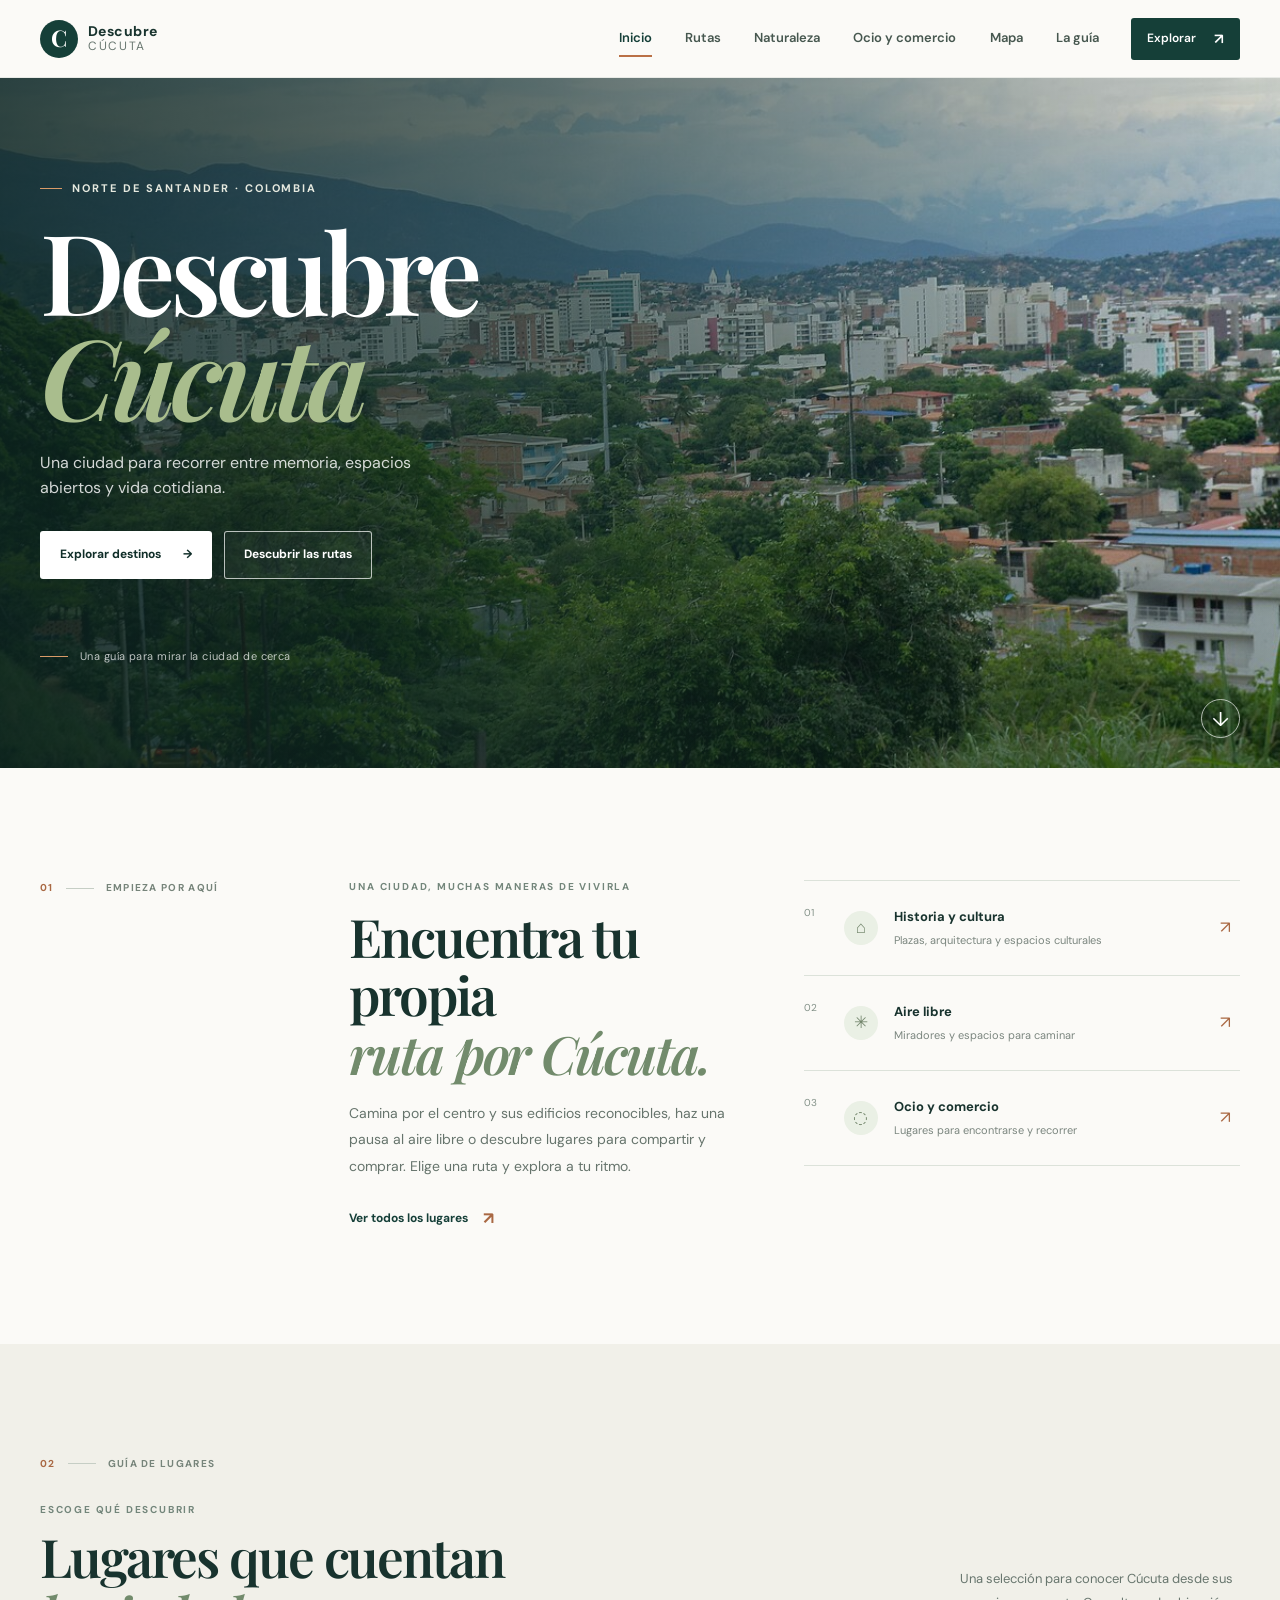
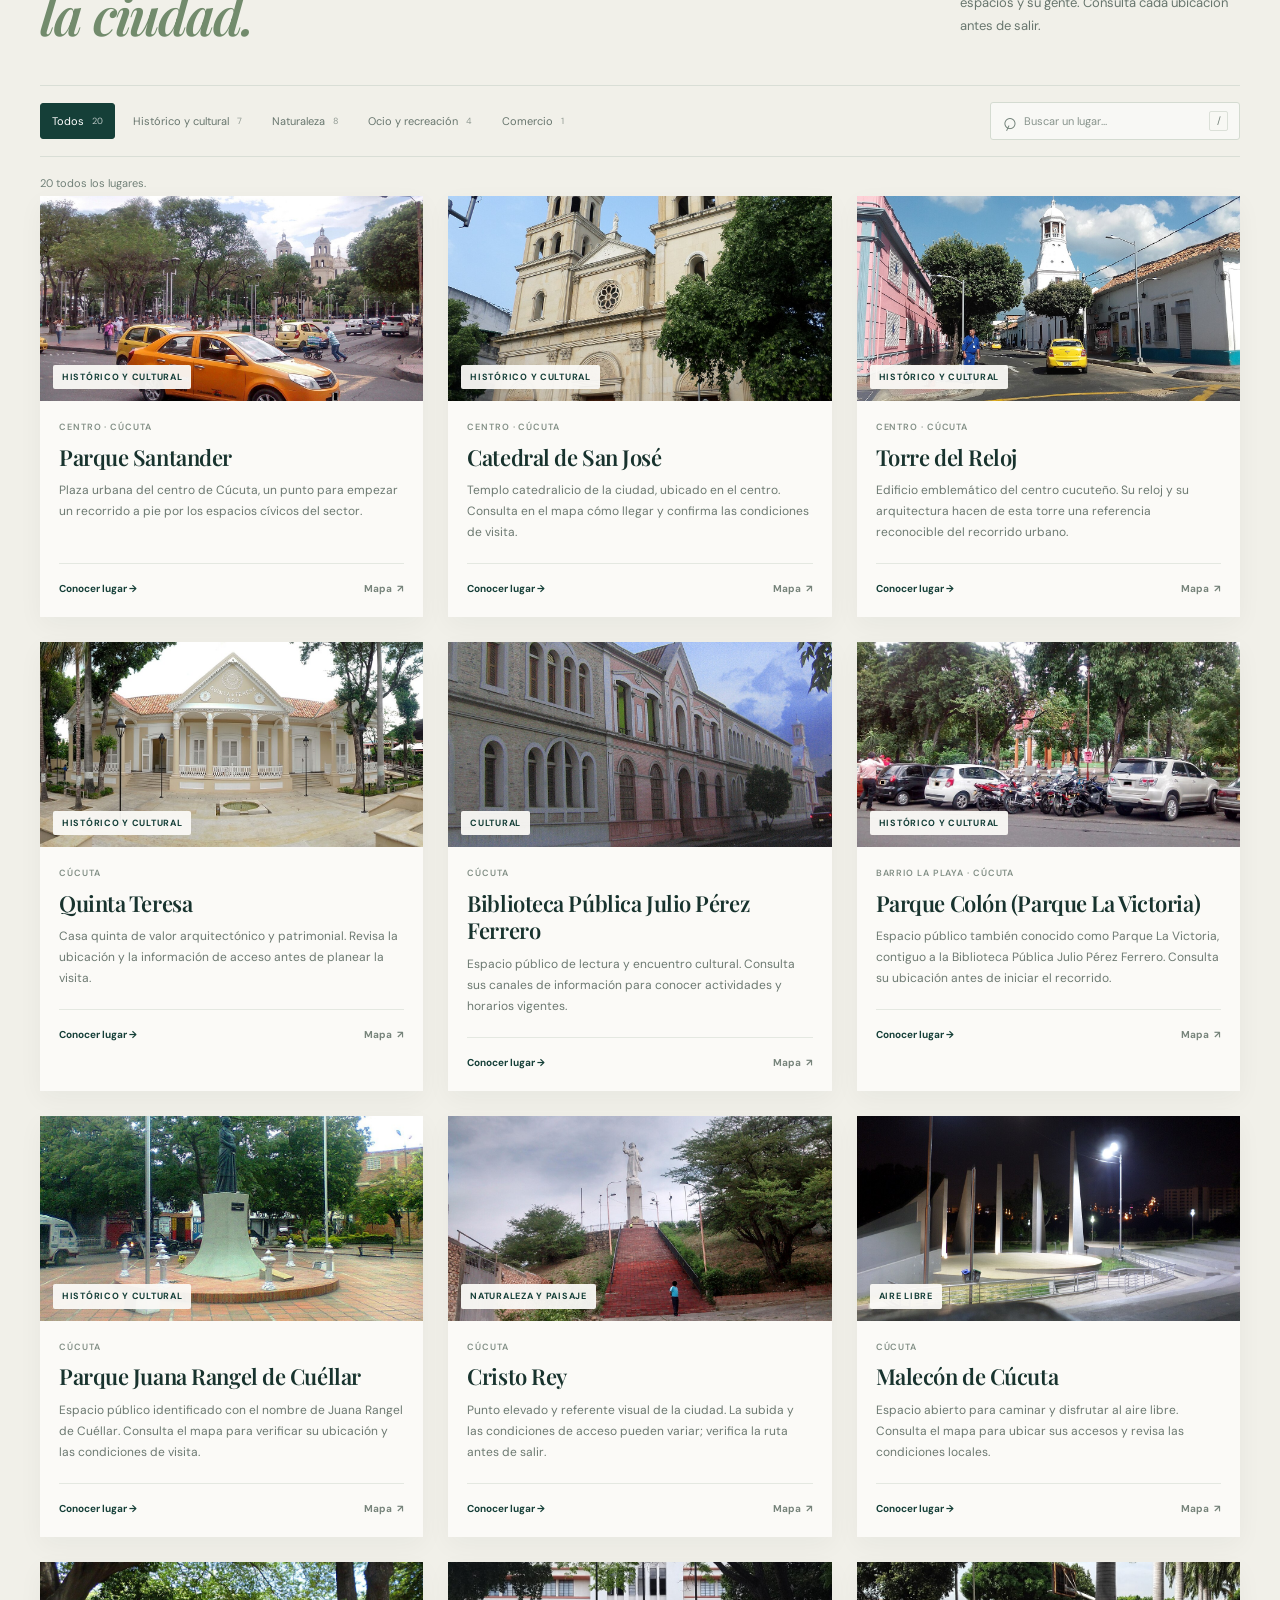
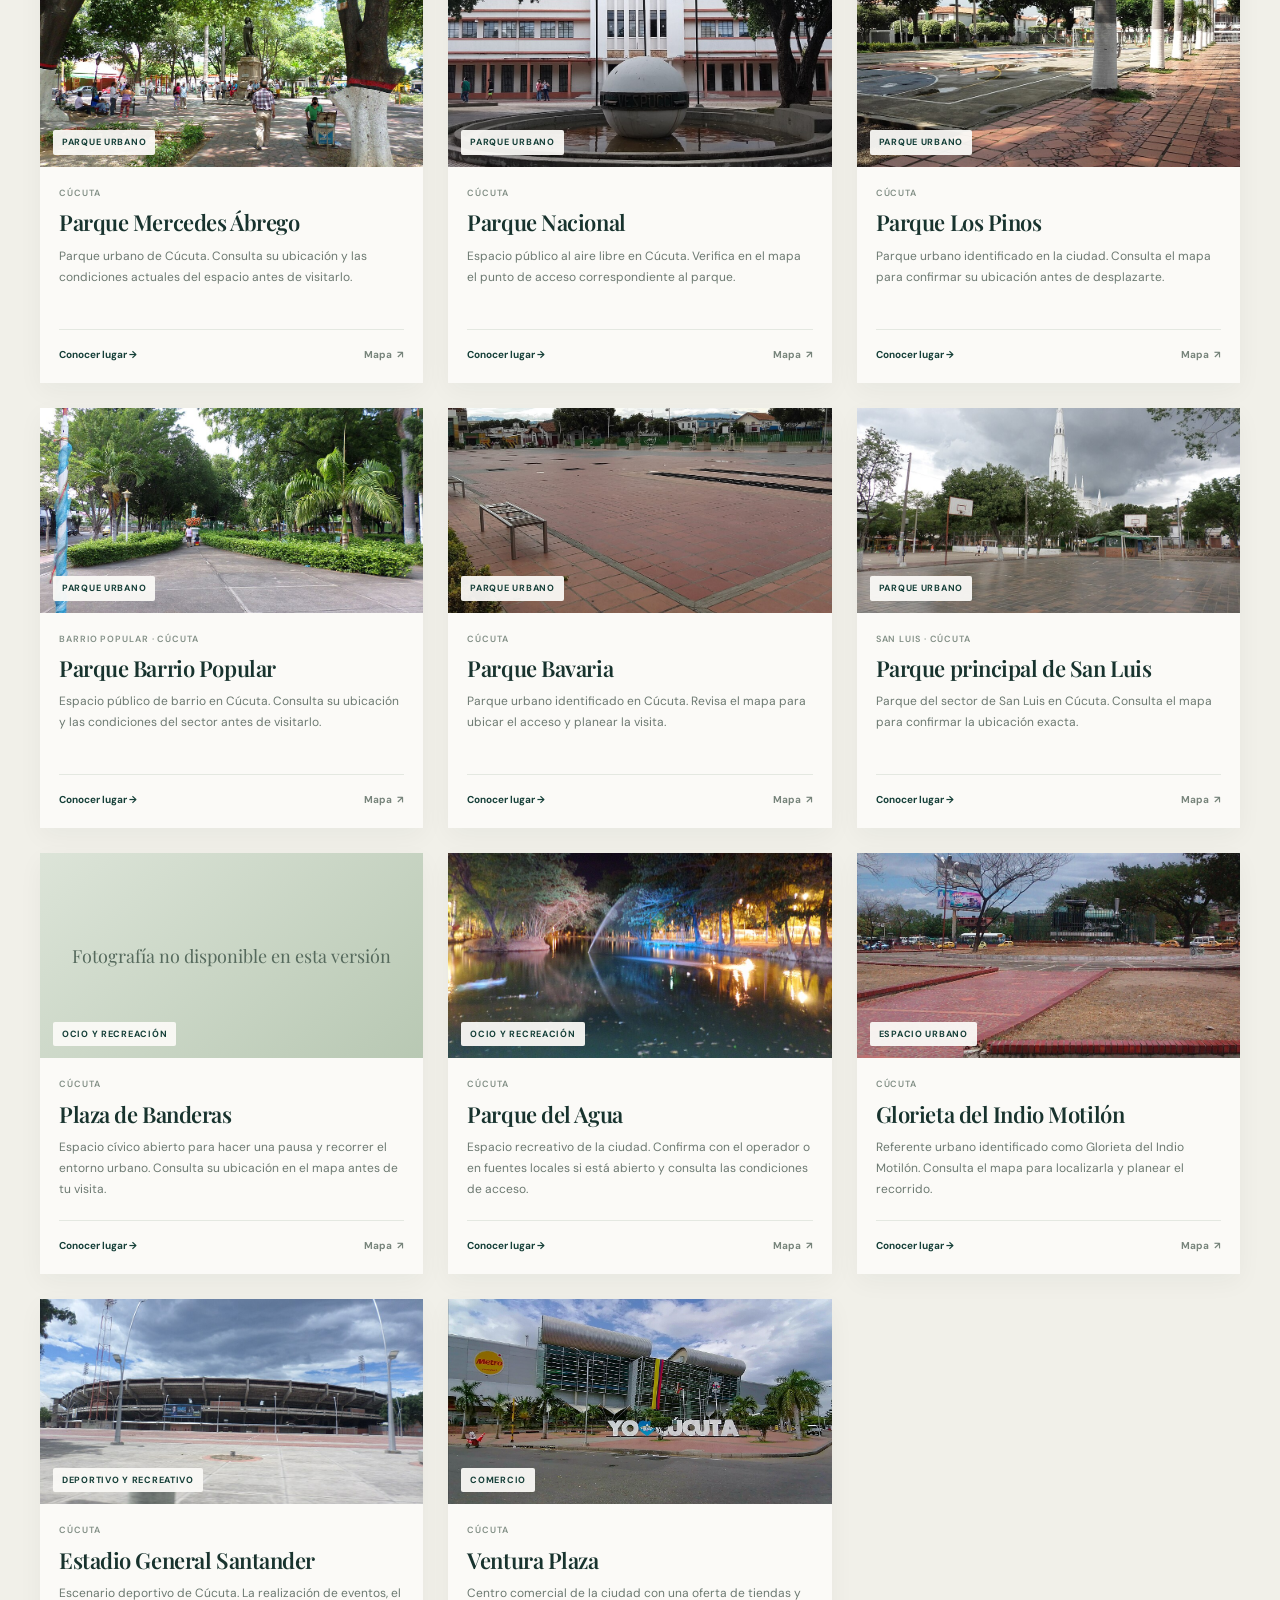
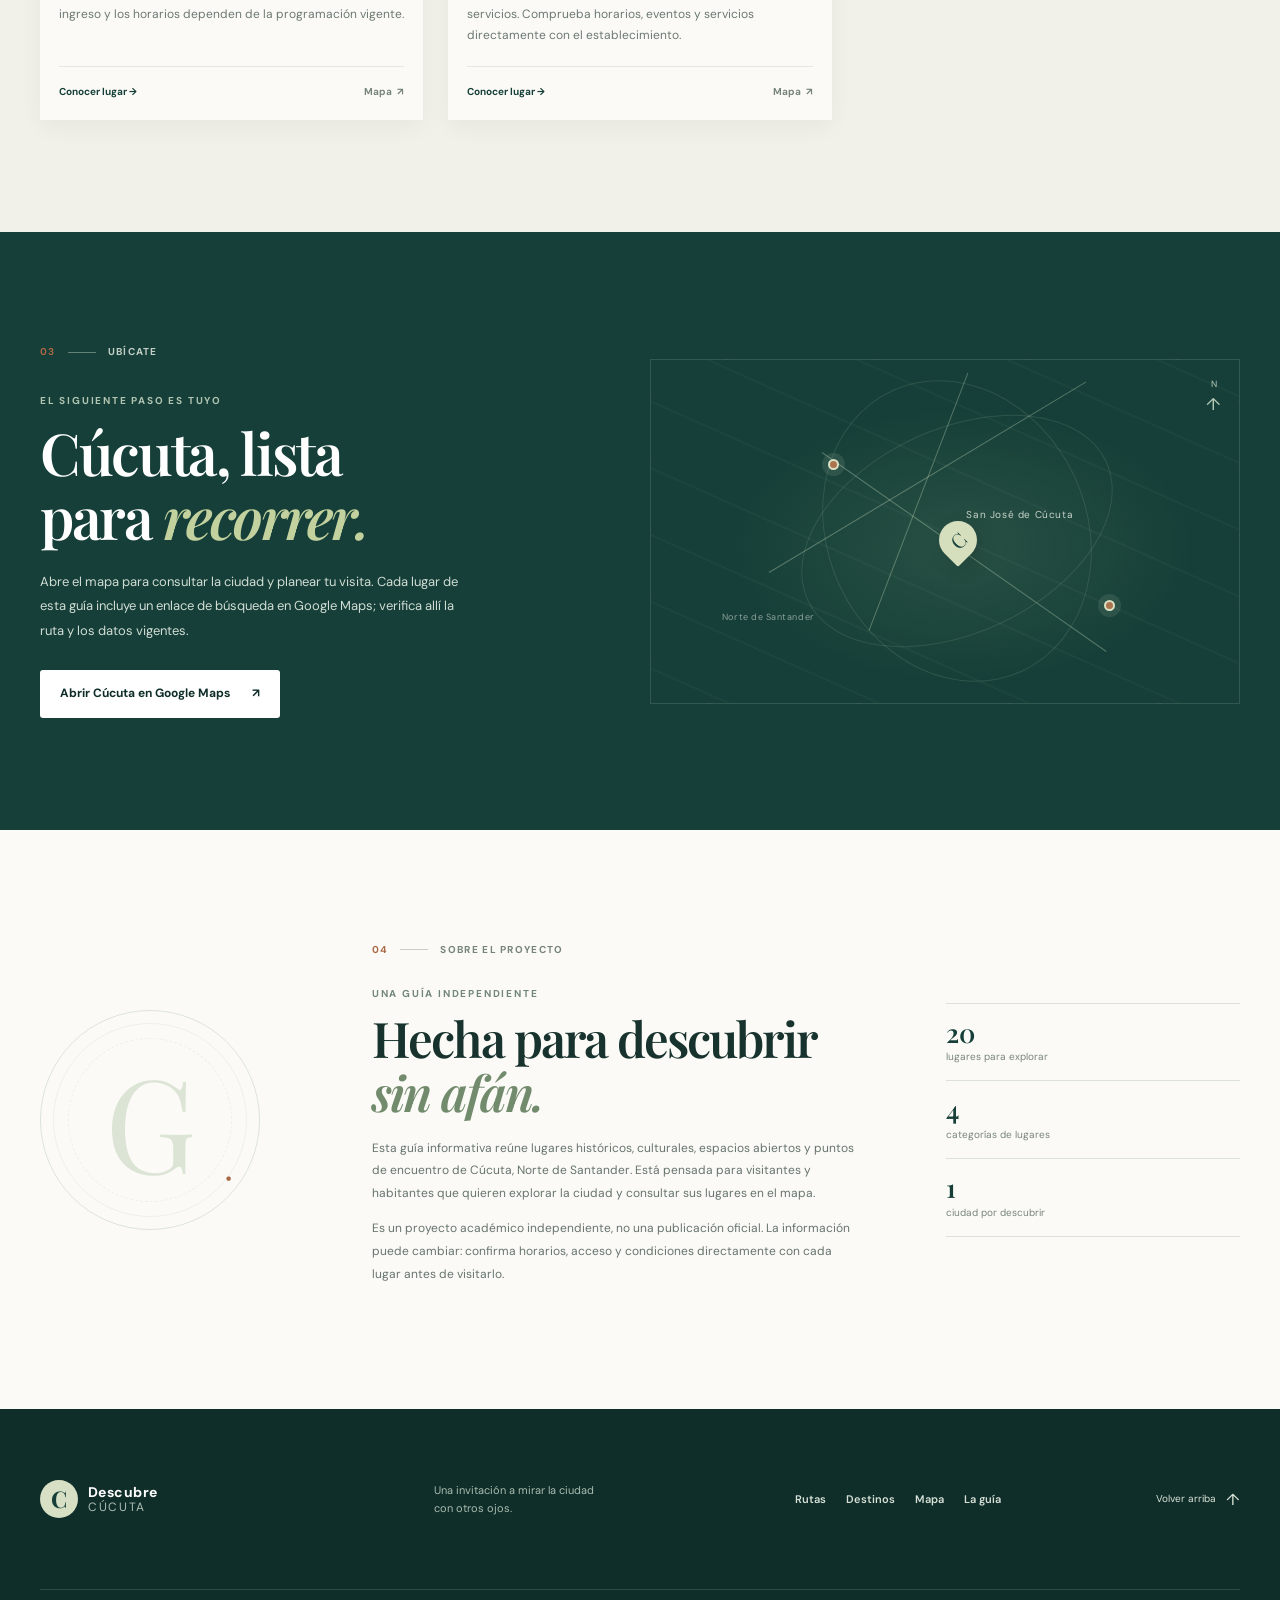
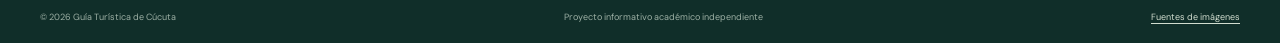
==== commit bfc51ea7: "docs: documentar marco referencial del programa base" ====
--- a/index.html
+++ b/index.html
@@ -1,6 +1,7 @@
 <!doctype html>
 <html lang="es">
   <head>
+    <!-- Metadatos del documento, recursos tipográficos y archivos propios de presentación e interacción. -->
     <meta charset="utf-8">
     <meta name="viewport" content="width=device-width, initial-scale=1">
     <meta name="description" content="Explora lugares históricos, espacios al aire libre y sitios de encuentro de Cúcuta con esta guía turística independiente.">
@@ -13,6 +14,7 @@
     <script src="js/main.js" defer></script>
   </head>
   <body>
+    <!-- Enlace de salto y cabecera persistente con navegación principal y acceso al catálogo. -->
     <a class="skip-link" href="#contenido">Saltar al contenido</a>
     <header class="site-header">
       <div class="container header-inner">
@@ -37,6 +39,7 @@
     </header>
 
     <main id="contenido">
+      <!-- Portada: imagen principal, presentación y enlaces a las rutas y destinos. -->
       <section class="hero" id="inicio" aria-labelledby="hero-title">
         <img class="hero-image" src="assets/images/cucuta-panorama.jpg" alt="Vista panorámica de Cúcuta desde Torcoroma" width="1280" height="853" fetchpriority="high">
         <div class="hero-shade"></div>
@@ -53,6 +56,7 @@
         <a class="hero-scroll" href="#rutas" aria-label="Desplazarse a las rutas"><span aria-hidden="true">↓</span></a>
       </section>
 
+      <!-- Introducción a las rutas; sus enlaces de categoría son procesados por main.js. -->
       <section class="intro section-pad" id="rutas" aria-labelledby="routes-title">
         <div class="container intro-layout">
           <div class="section-kicker"><span>01</span><span class="kicker-line"></span><span>Empieza por aquí</span></div>
@@ -79,6 +83,7 @@
         </div>
       </section>
 
+      <!-- Explorador dinámico: main.js inserta aquí las tarjetas y actualiza filtros, búsqueda y resultados. -->
       <section class="destinations section-pad" id="destinos" aria-labelledby="destinations-title">
         <div class="container">
           <div class="section-heading">
@@ -90,6 +95,7 @@
             <p class="section-heading-note">Una selección para conocer Cúcuta desde sus espacios y su gente. Consulta cada ubicación antes de salir.</p>
           </div>
 
+          <!-- Grupo de filtros, búsqueda con etiqueta visualmente oculta e indicador de atajo de teclado. -->
           <div class="explore-controls">
             <div class="filter-list" role="group" aria-label="Filtrar lugares por categoría">
               <button class="filter-button is-selected" type="button" data-filter="todos" aria-pressed="true">Todos <span data-count="todos"></span></button>
@@ -105,6 +111,7 @@
               <kbd aria-hidden="true">/</kbd>
             </label>
           </div>
+          <!-- Región anunciable de resultados, contenedor de tarjetas y estados sin resultados o sin JavaScript. -->
           <p class="result-status" id="result-status" aria-live="polite"></p>
           <div class="destination-grid" id="destination-grid"></div>
           <p class="empty-state" id="empty-state" hidden>No encontramos lugares con esos criterios. Prueba con otra búsqueda o categoría.</p>
@@ -112,6 +119,7 @@
         </div>
       </section>
 
+      <!-- Acceso externo a la búsqueda de Cúcuta en Google Maps junto a un gráfico decorativo. -->
       <section class="map-section section-pad" id="mapa" aria-labelledby="map-title">
         <div class="container map-layout">
           <div class="map-copy">
@@ -131,6 +139,7 @@
         </div>
       </section>
 
+      <!-- Descripción del alcance del proyecto y cifras, con el total de lugares actualizado desde main.js. -->
       <section class="about section-pad" id="acerca" aria-labelledby="about-title">
         <div class="container about-layout">
           <div class="about-mark" aria-hidden="true"><span>G</span><i>·</i></div>
@@ -150,6 +159,7 @@
       </section>
     </main>
 
+    <!-- Navegación secundaria, enlace al registro de imágenes y año actualizado mediante JavaScript. -->
     <footer class="site-footer">
       <div class="container footer-main">
         <a class="brand footer-brand" href="#inicio" aria-label="Guía Turística de Cúcuta, volver al inicio">
@@ -168,6 +178,7 @@
       </div>
     </footer>
 
+    <!-- Diálogo nativo rellenado por main.js con el detalle del destino seleccionado y su enlace de mapa. -->
     <dialog class="place-dialog" id="place-dialog" aria-labelledby="dialog-title">
       <button class="dialog-close" type="button" aria-label="Cerrar detalles">×</button>
       <img id="dialog-image" src="" alt="" width="1000" height="640">
--- a/css/styles.css
+++ b/css/styles.css
@@ -1,4 +1,5 @@
 :root {
+  /* Paleta, familias tipográficas y ancho máximo compartidos por los componentes del sitio. */
   color-scheme: light;
   --ink: #18332e;
   --forest: #153f38;
@@ -14,6 +15,7 @@
   --container: 1200px;
 }
 
+/* Reglas base, comportamiento de foco y utilidades de disposición y texto accesible. */
 * { box-sizing: border-box; }
 [hidden] { display: none !important; }
 html { scroll-behavior: smooth; scroll-padding-top: 88px; }
@@ -29,6 +31,7 @@
 .skip-link { position: fixed; z-index: 100; top: 12px; left: 12px; transform: translateY(-160%); padding: 10px 16px; color: var(--white); background: var(--forest-dark); border-radius: 4px; }
 .skip-link:focus { transform: translateY(0); }
 
+/* Cabecera adhesiva, marca, enlaces activos y estados de interacción de los controles superiores. */
 .site-header { position: sticky; z-index: 20; top: 0; height: 78px; background: rgba(251, 250, 247, .96); border-bottom: 1px solid rgba(24, 51, 46, .08); backdrop-filter: blur(12px); }
 .header-inner { display: flex; height: 100%; align-items: center; justify-content: space-between; gap: 32px; }
 .brand { display: inline-flex; align-items: center; gap: 10px; text-decoration: none; flex: 0 0 auto; }
@@ -46,6 +49,7 @@
 .header-cta span { font-size: 15px; }
 .menu-toggle { display: none; }
 
+/* Portada con imagen de fondo, capa de contraste, contenido y acciones principales. */
 .hero { position: relative; min-height: min(690px, calc(100svh - 78px)); min-height: clamp(570px, 72vw, 690px); overflow: hidden; color: var(--white); background: #344e42; }
 .hero-image, .hero-shade { position: absolute; inset: 0; width: 100%; height: 100%; }
 .hero-image { object-fit: cover; object-position: center 45%; }
@@ -70,6 +74,7 @@
 .hero-scroll { position: absolute; right: max(32px, calc((100% - var(--container)) / 2)); bottom: 30px; display: grid; width: 39px; height: 39px; place-items: center; color: var(--white); border: 1px solid rgba(255, 255, 255, .65); border-radius: 50%; font-size: 20px; text-decoration: none; }
 .hero-scroll:hover { color: var(--forest); background: var(--white); }
 
+/* Introducción y listado de rutas temáticas con estados hover en enlaces e indicadores. */
 .section-pad { padding-block: 112px; }
 .intro { background: var(--paper); }
 .intro-layout { display: grid; grid-template-columns: .8fr 1.3fr 1.5fr; align-items: start; gap: clamp(34px, 6vw, 88px); }
@@ -94,6 +99,7 @@
 .route-arrow { color: #a96843; font-size: 17px; transition: transform .2s; }
 .route-item:hover .route-arrow { transform: translate(3px, -3px); }
 
+/* Controles del catálogo, botones de filtro, búsqueda, tarjetas, imágenes y estado vacío. */
 .destinations { background: #f1f0e9; }
 .section-heading { display: flex; align-items: end; justify-content: space-between; gap: 42px; margin-bottom: 42px; }
 .section-heading .section-kicker { margin-bottom: 31px; }
@@ -131,6 +137,7 @@
 .card-map { display: inline-flex; align-items: center; gap: 5px; color: #77847b; }
 .empty-state { margin: 34px 0 0; padding: 28px; color: #68766e; border: 1px dashed #bac6ba; text-align: center; }
 
+/* Sección de mapas: texto y representación gráfica decorativa compuesta en CSS. */
 .map-section { overflow: hidden; color: var(--white); background: var(--forest); }
 .map-layout { display: grid; grid-template-columns: .9fr 1.1fr; align-items: center; gap: clamp(50px, 10vw, 130px); }
 .section-kicker-light { margin-bottom: 34px; color: #c4d0c6; }
@@ -154,6 +161,7 @@
 .label-one { top: 43%; left: calc(49% + 27px); }.label-two { top: 73%; left: 12%; color: rgba(232, 238, 228, .56); font-size: 9px; }
 .map-compass { position: absolute; top: 17px; right: 18px; display: grid; color: #b8cbb8; font-size: 9px; text-align: center; }.map-compass i { font-size: 17px; font-style: normal; }
 
+/* Presentación del proyecto y disposición de las cifras resumen. */
 .about { background: var(--paper); }
 .about-layout { display: grid; grid-template-columns: .7fr 1.4fr .85fr; align-items: center; gap: clamp(35px, 7vw, 95px); }
 .about-mark { position: relative; display: grid; width: min(220px, 100%); aspect-ratio: 1; place-items: center; color: #dce4d5; border: 1px solid #dce4d8; border-radius: 50%; font-family: var(--serif); font-size: 130px; line-height: 1; }
@@ -170,6 +178,7 @@
 .about-stats strong { color: var(--forest); font-family: var(--serif); font-size: 26px; font-weight: 600; line-height: 1.1; }
 .about-stats span { color: #78857d; font-size: 10px; }
 
+/* Pie de página con navegación secundaria y metadatos del proyecto. */
 .site-footer { color: #e6ede6; background: #102e29; }
 .footer-main { display: grid; min-height: 180px; grid-template-columns: 1.1fr 1fr 1fr auto; align-items: center; gap: 34px; }
 .footer-brand .brand-mark { color: var(--forest); background: #d7e0c5; }
@@ -181,6 +190,7 @@
 .footer-bottom { display: flex; min-height: 54px; flex-wrap: wrap; align-items: center; justify-content: space-between; gap: 10px 22px; color: #9db0a5; border-top: 1px solid rgba(255, 255, 255, .13); font-size: 9px; }
 .footer-bottom a { color: #d1ddcf; text-underline-offset: 3px; }
 
+/* Ventana de detalles nativa, fondo modal, imagen o reserva y control de cierre. */
 .place-dialog { position: fixed; width: min(560px, calc(100% - 32px)); max-width: none; max-height: min(90vh, 780px); padding: 0; overflow: auto; color: var(--ink); border: 0; background: var(--paper); box-shadow: 0 24px 100px rgba(0, 0, 0, .3); }
 .place-dialog::backdrop { background: rgba(13, 32, 28, .72); backdrop-filter: blur(3px); }
 .place-dialog > img { width: 100%; height: 260px; object-fit: cover; background: #dbe3d8; }
@@ -193,7 +203,9 @@
 .dialog-body > p:not(.eyebrow) { color: #68766e; font-size: 13px; line-height: 1.8; }
 .dialog-body .button { margin-top: 8px; }
 
+/* Aumenta la altura de la portada en monitores muy amplios. */
 @media (min-width: 1500px) { .hero { min-height: 740px; } }
+/* Ajustes intermedios de ancho, columnas y distribución para tabletas y ventanas compactas. */
 @media (max-width: 960px) {
   .container { width: min(var(--container), calc(100% - 48px)); }
   .header-inner { gap: 20px; }.primary-nav { gap: 16px; }.primary-nav a { font-size: 11px; }
@@ -203,6 +215,7 @@
   .about-stats > div { align-content: start; }
 }
 @media (max-width: 700px) {
+  /* En móvil se compacta la cabecera, se activa el menú desplegable y se apilan las secciones. */
   html { scroll-padding-top: 70px; }
   .container { width: calc(100% - 40px); }
   .site-header { height: 68px; }.header-inner { gap: 14px; }
@@ -230,12 +243,15 @@
   .footer-bottom { justify-content: flex-start; padding-block: 15px; }
   .place-dialog > img, .dialog-image-fallback { height: 200px; }.dialog-body { padding: 22px 22px 25px; }
 }
+/* En teléfonos muy estrechos se reducen espacios y se oculta la acción secundaria de cabecera. */
 @media (max-width: 370px) {
+  /* Ajustes adicionales cuando el ancho disponible es especialmente reducido. */
   .container { width: calc(100% - 32px); }
   .brand { gap: 7px; }.header-cta { display: none; }
   .hero-actions { align-items: stretch; flex-direction: column; width: min(245px, 100%); }.hero-actions .button { justify-content: space-between; }
   .route-item { grid-template-columns: 22px 32px 1fr 16px; gap: 8px; }.route-copy small { font-size: 10px; }
 }
+/* La preferencia del sistema reduce animaciones, transiciones y desplazamiento suave. */
 @media (prefers-reduced-motion: reduce) {
   *, *::before, *::after { scroll-behavior: auto !important; animation-duration: .01ms !important; animation-iteration-count: 1 !important; transition-duration: .01ms !important; }
 }
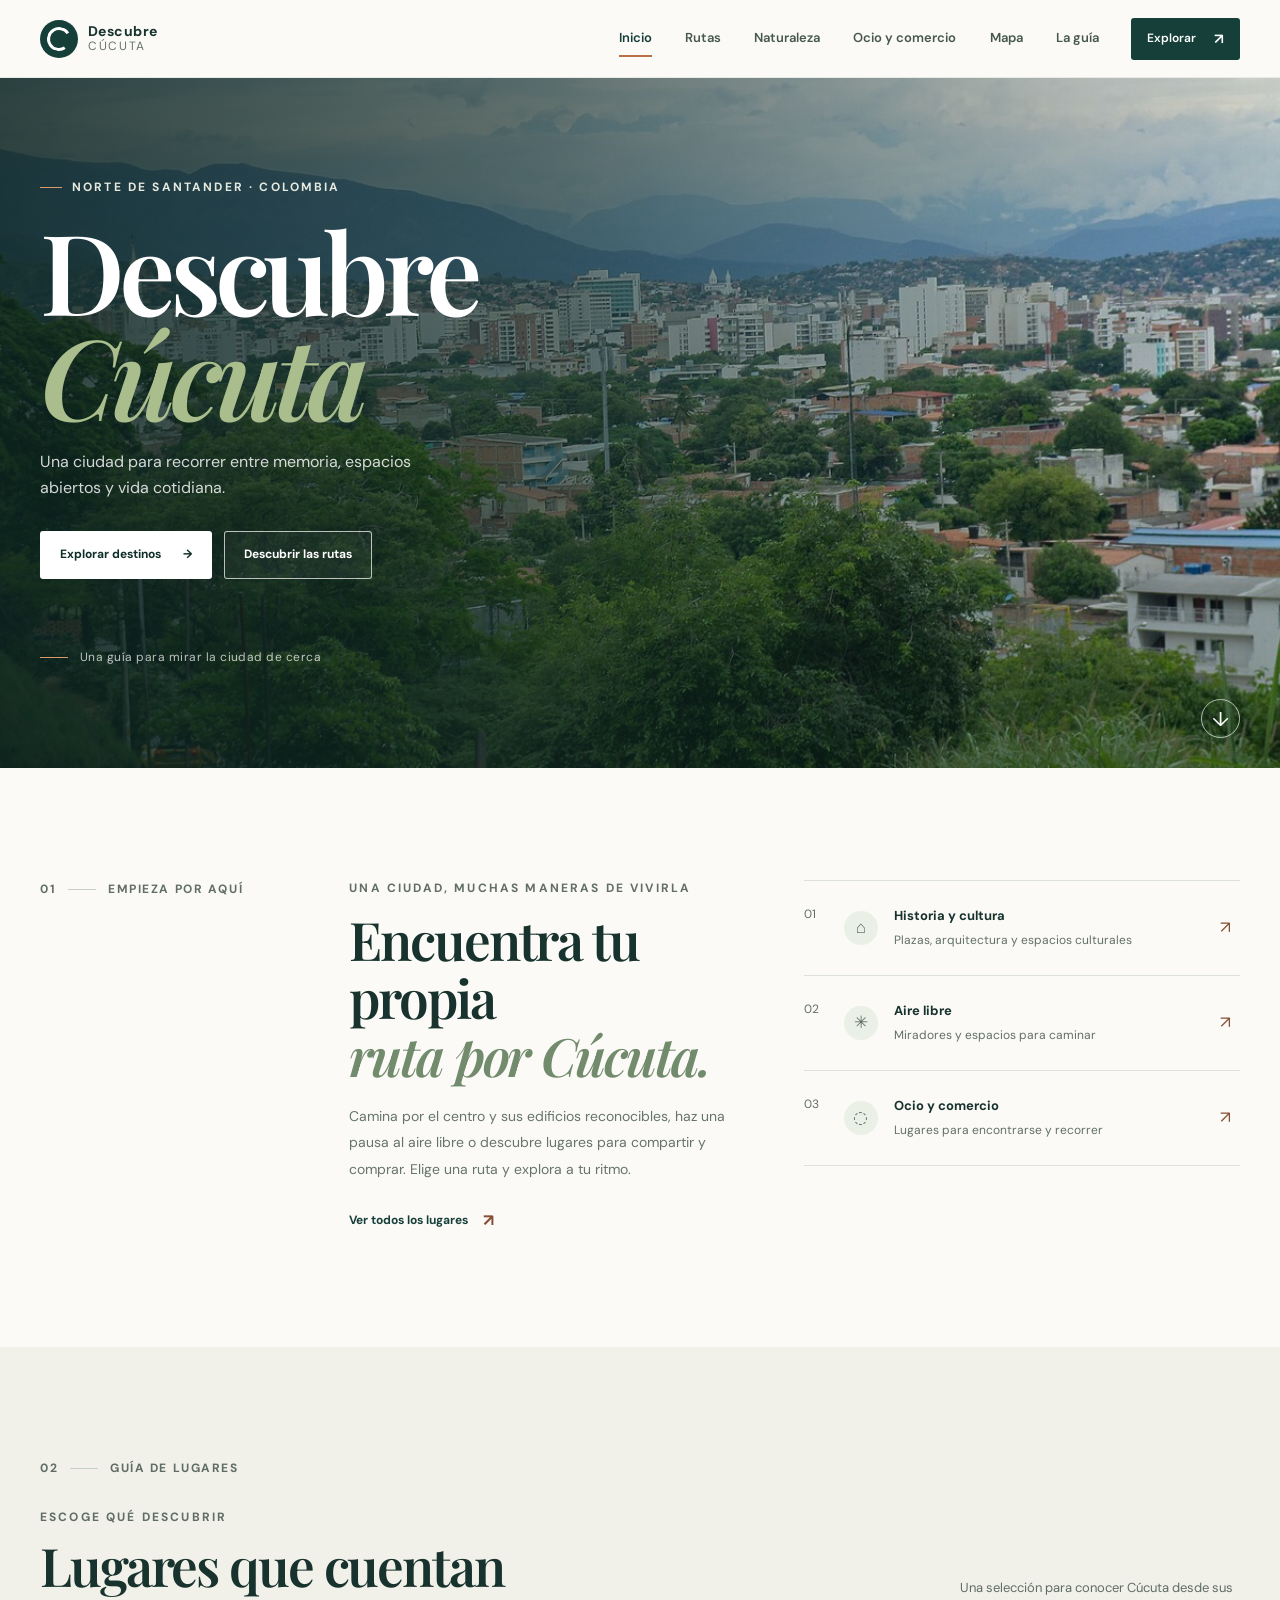
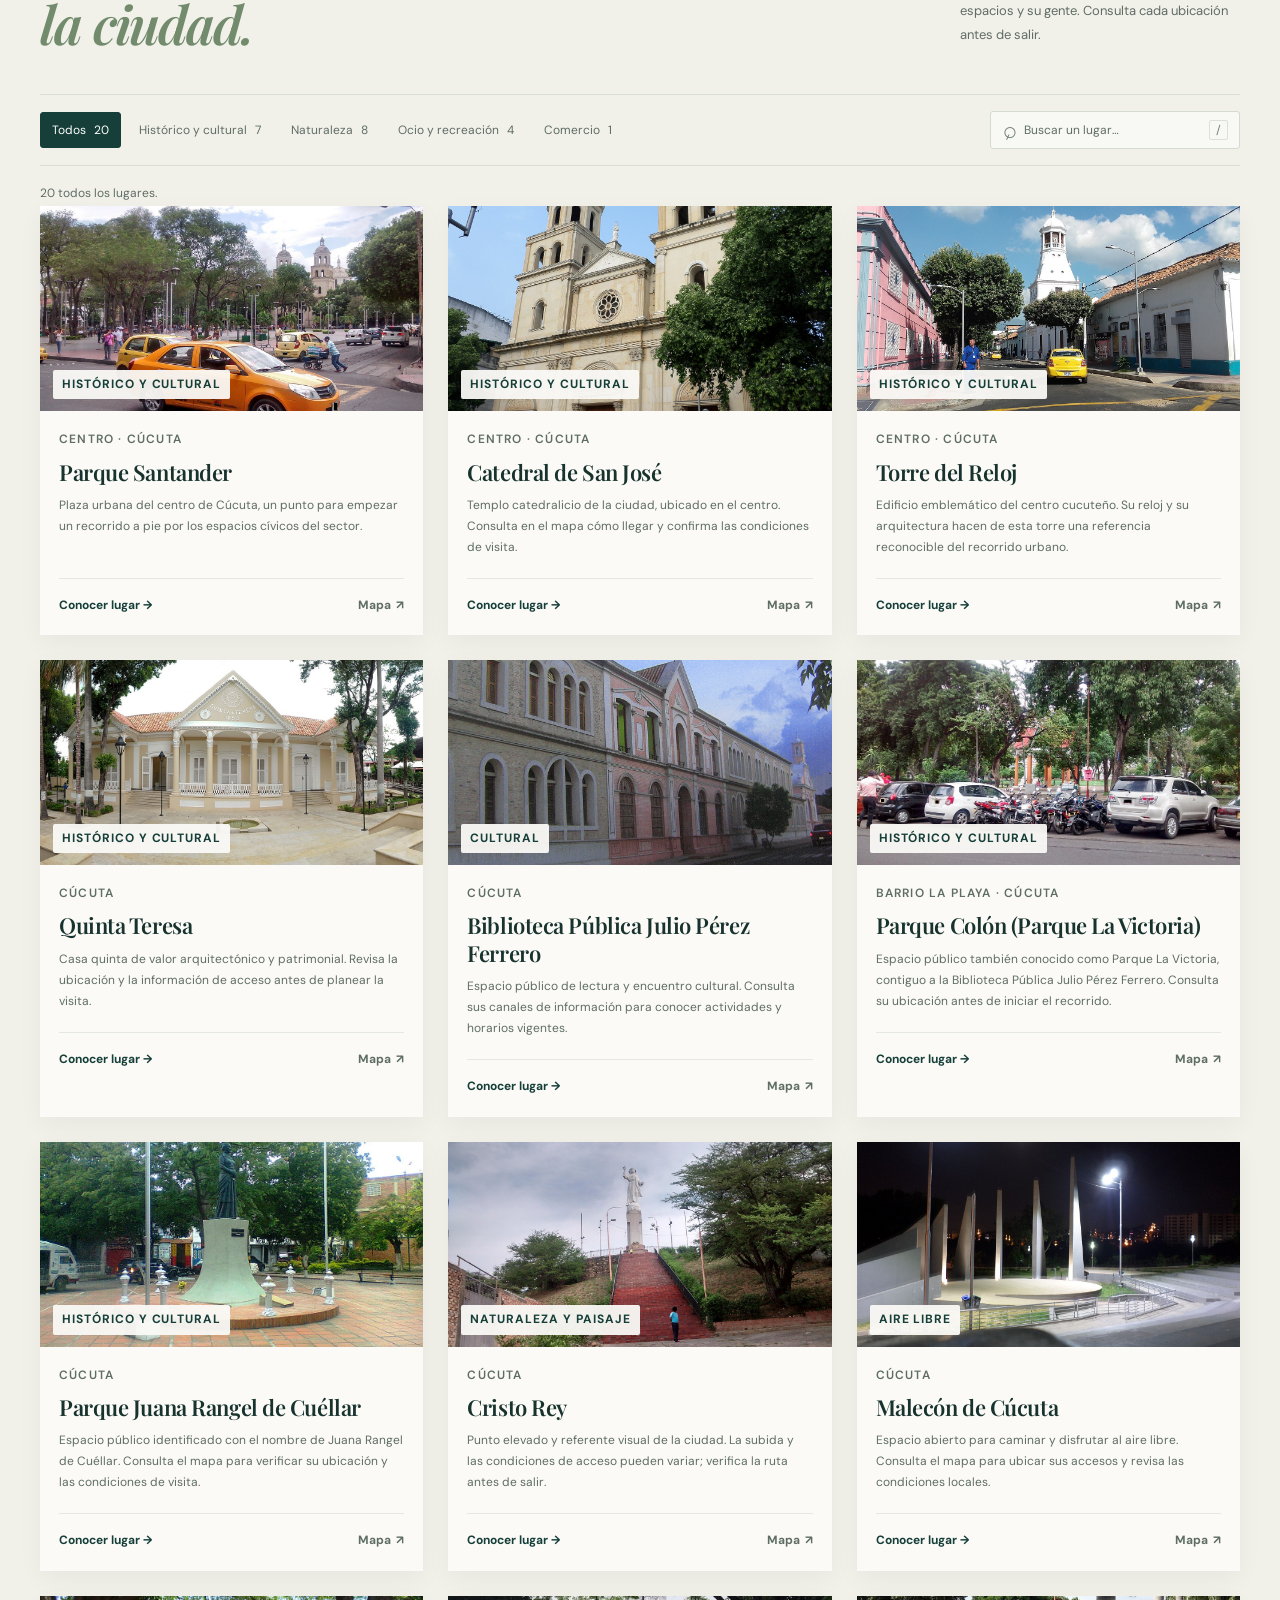
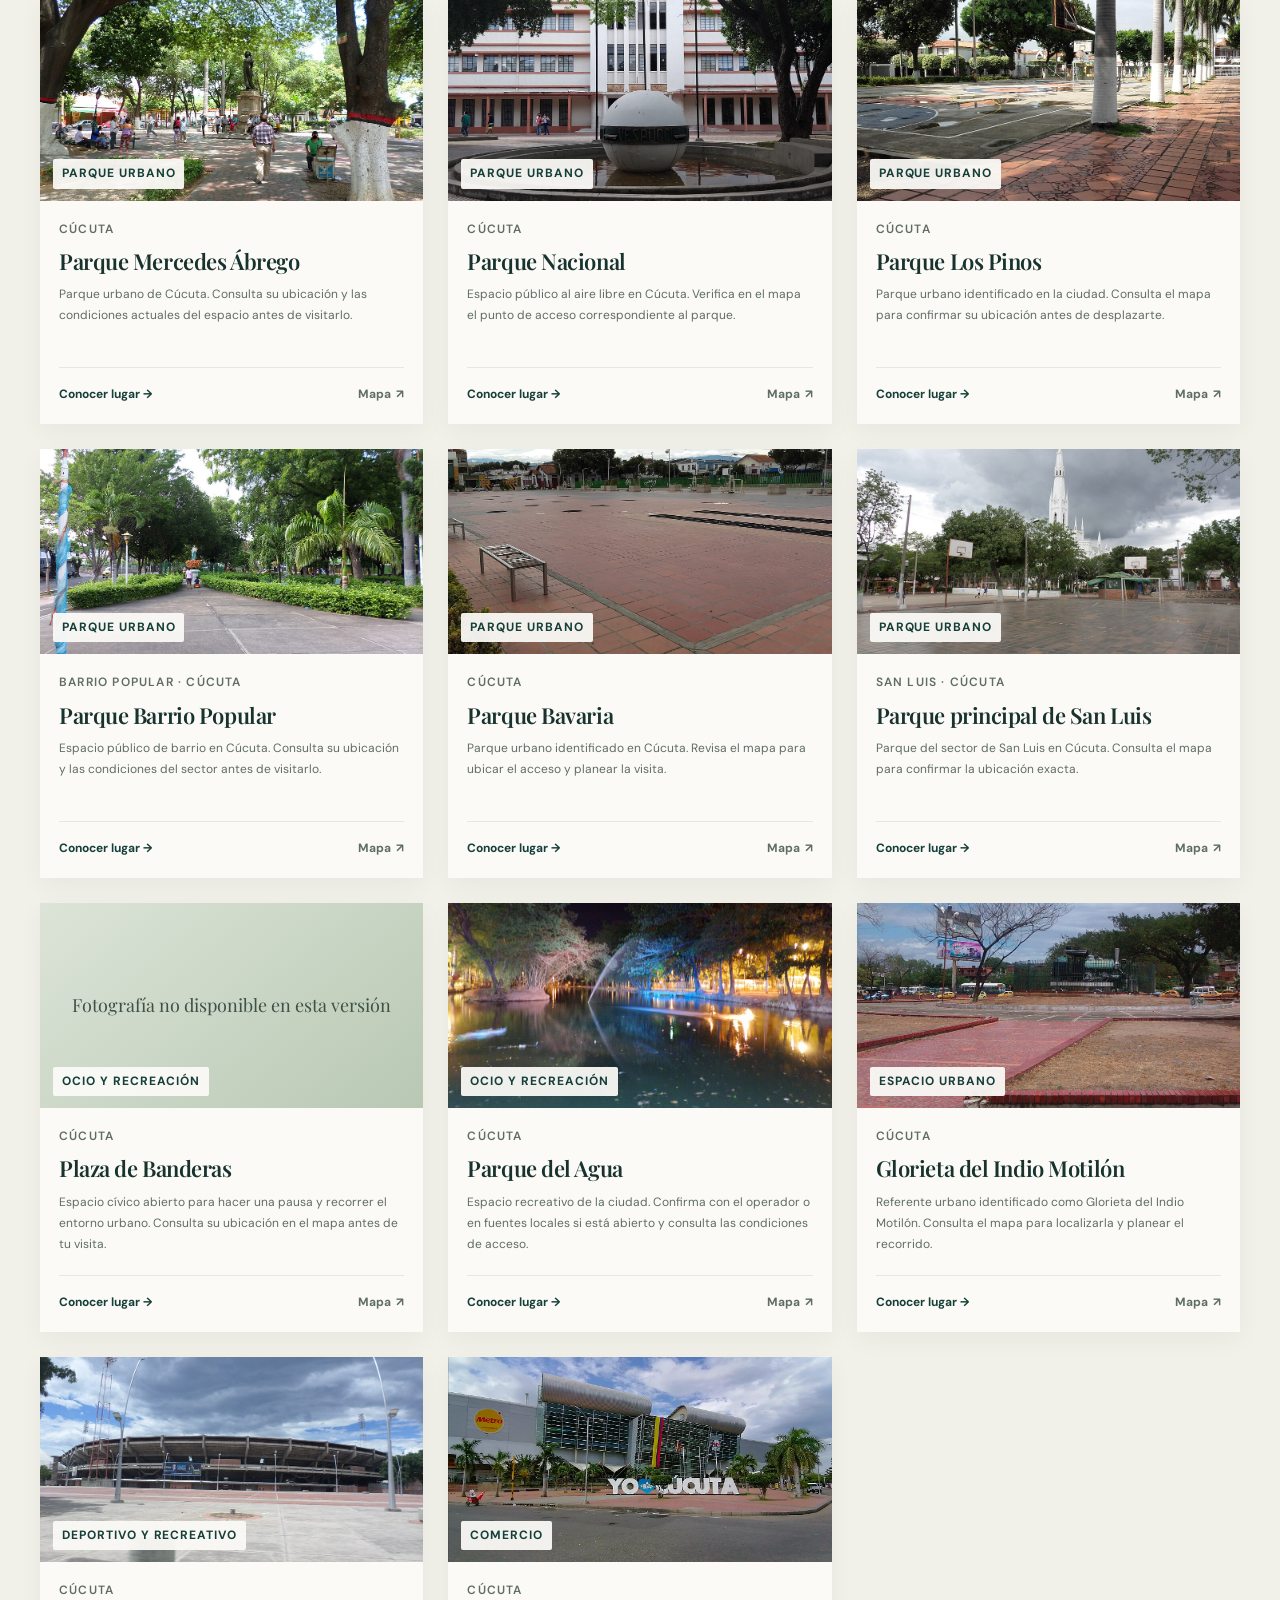
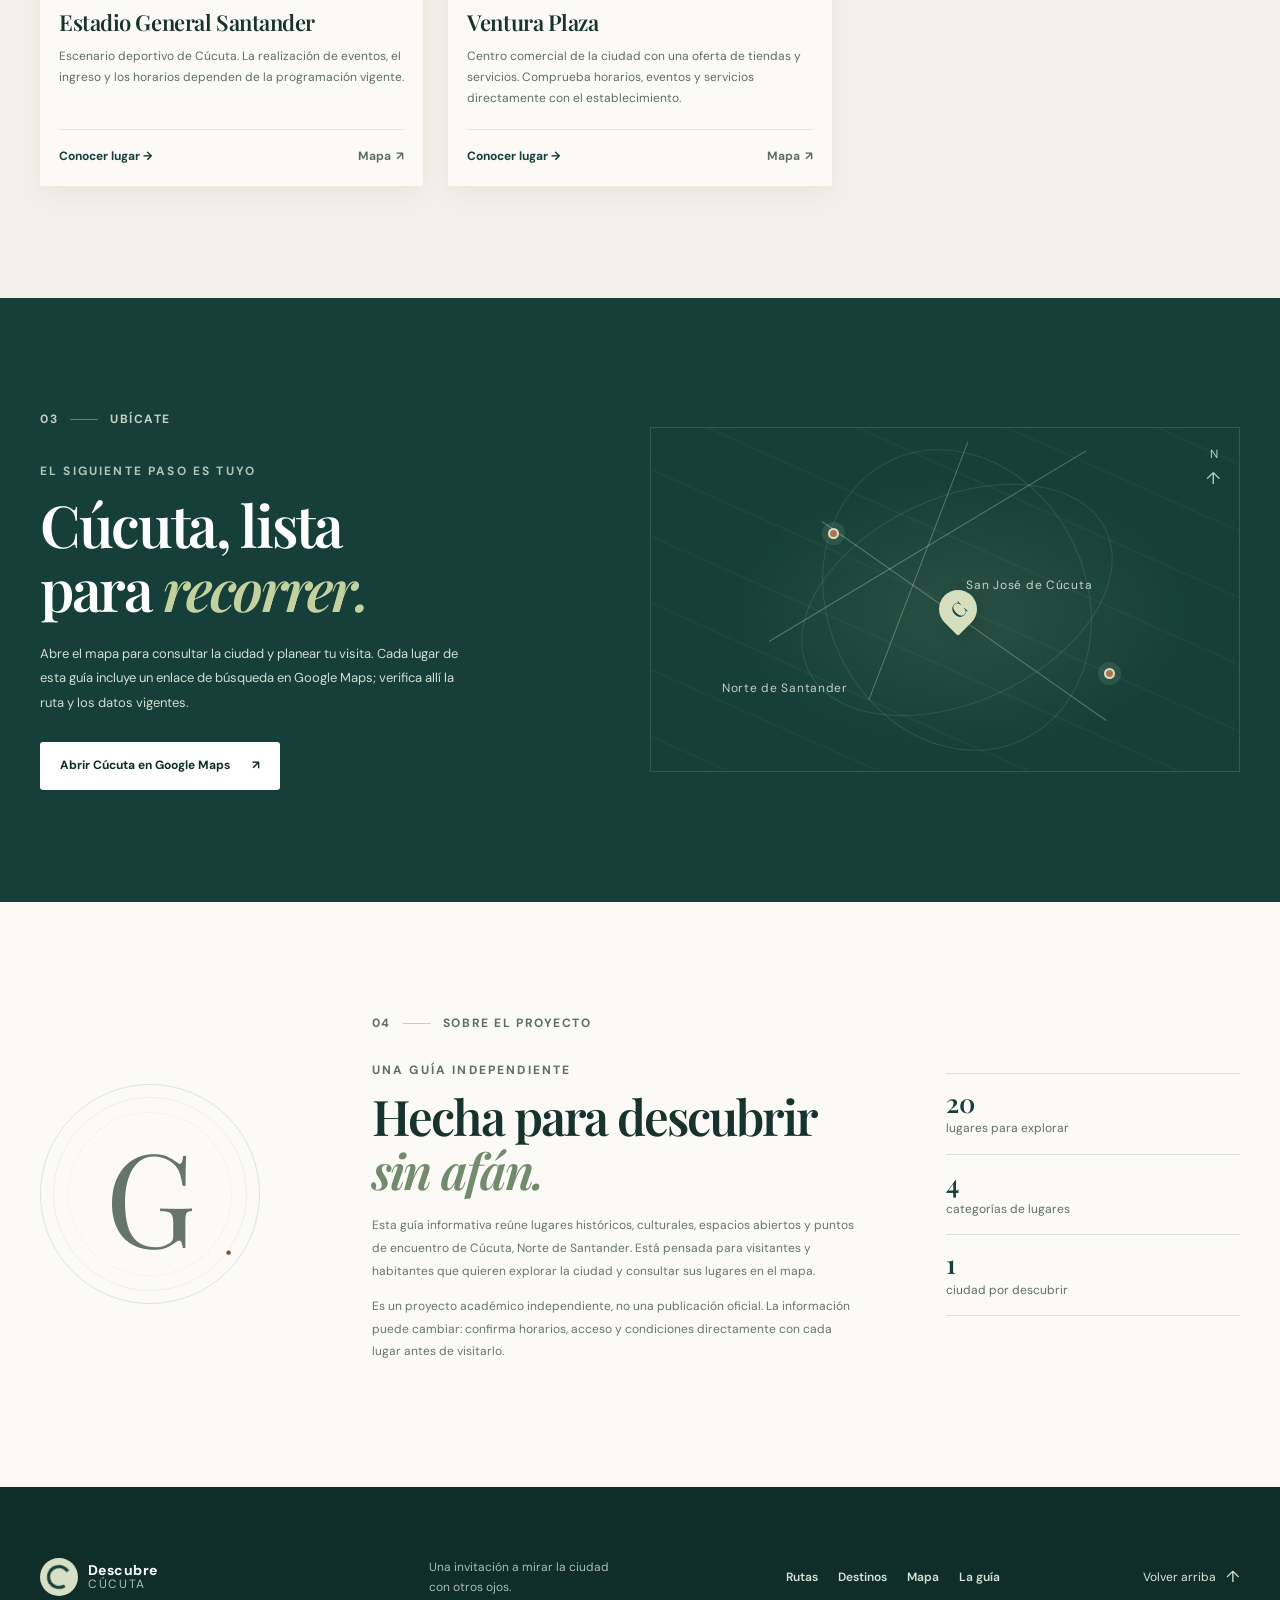
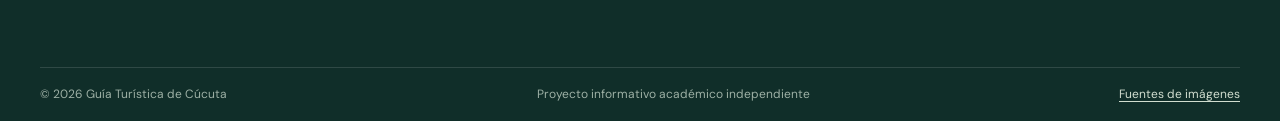
==== commit ea83dc53: "fix(a11y): completar correcciones y documentacion" ====
--- a/index.html
+++ b/index.html
@@ -18,8 +18,8 @@
     <a class="skip-link" href="#contenido">Saltar al contenido</a>
     <header class="site-header">
       <div class="container header-inner">
-        <a class="brand" href="#inicio" aria-label="Guía Turística de Cúcuta, inicio">
-          <span class="brand-mark" aria-hidden="true">C</span>
+        <a class="brand" href="#inicio">
+          <span class="brand-mark" aria-hidden="true"></span>
           <span class="brand-copy"><strong>Descubre</strong><span>Cúcuta</span></span>
         </a>
         <button class="menu-toggle" type="button" aria-expanded="false" aria-controls="primary-nav">
@@ -66,7 +66,7 @@
             <p>Camina por el centro y sus edificios reconocibles, haz una pausa al aire libre o descubre lugares para compartir y comprar. Elige una ruta y explora a tu ritmo.</p>
             <a class="text-link" href="#destinos">Ver todos los lugares <span aria-hidden="true">↗</span></a>
           </div>
-          <div class="route-list" aria-label="Rutas para explorar">
+          <div class="route-list" role="group" aria-label="Rutas para explorar">
             <a class="route-item" href="#destinos" data-category-link="historico">
               <span class="route-number">01</span><span class="route-icon" aria-hidden="true">⌂</span>
               <span class="route-copy"><strong>Historia y cultura</strong><small>Plazas, arquitectura y espacios culturales</small></span><span class="route-arrow" aria-hidden="true">↗</span>
@@ -150,7 +150,7 @@
             <p>Esta guía informativa reúne lugares históricos, culturales, espacios abiertos y puntos de encuentro de Cúcuta, Norte de Santander. Está pensada para visitantes y habitantes que quieren explorar la ciudad y consultar sus lugares en el mapa.</p>
             <p>Es un proyecto académico independiente, no una publicación oficial. La información puede cambiar: confirma horarios, acceso y condiciones directamente con cada lugar antes de visitarlo.</p>
           </div>
-          <div class="about-stats" aria-label="Alcance de la guía">
+          <div class="about-stats" role="group" aria-label="Alcance de la guía">
             <div><strong id="place-total">—</strong><span>lugares para explorar</span></div>
             <div><strong>4</strong><span>categorías de lugares</span></div>
             <div><strong>1</strong><span>ciudad por descubrir</span></div>
@@ -162,8 +162,8 @@
     <!-- Navegación secundaria, enlace al registro de imágenes y año actualizado mediante JavaScript. -->
     <footer class="site-footer">
       <div class="container footer-main">
-        <a class="brand footer-brand" href="#inicio" aria-label="Guía Turística de Cúcuta, volver al inicio">
-          <span class="brand-mark" aria-hidden="true">C</span><span class="brand-copy"><strong>Descubre</strong><span>Cúcuta</span></span>
+        <a class="brand footer-brand" href="#inicio">
+          <span class="brand-mark" aria-hidden="true"></span><span class="brand-copy"><strong>Descubre</strong><span>Cúcuta</span></span>
         </a>
         <p>Una invitación a mirar la ciudad<br>con otros ojos.</p>
         <nav class="footer-nav" aria-label="Navegación del pie de página">
@@ -181,7 +181,7 @@
     <!-- Diálogo nativo rellenado por main.js con el detalle del destino seleccionado y su enlace de mapa. -->
     <dialog class="place-dialog" id="place-dialog" aria-labelledby="dialog-title">
       <button class="dialog-close" type="button" aria-label="Cerrar detalles">×</button>
-      <img id="dialog-image" src="" alt="" width="1000" height="640">
+      <img id="dialog-image" alt="" width="1000" height="640">
       <div class="image-fallback dialog-image-fallback" id="dialog-image-fallback" role="img" aria-label="Fotografía no disponible" hidden>Fotografía no disponible</div>
       <div class="dialog-body">
         <p class="eyebrow" id="dialog-category"></p>
--- a/css/styles.css
+++ b/css/styles.css
@@ -35,10 +35,14 @@
 .site-header { position: sticky; z-index: 20; top: 0; height: 78px; background: rgba(251, 250, 247, .96); border-bottom: 1px solid rgba(24, 51, 46, .08); backdrop-filter: blur(12px); }
 .header-inner { display: flex; height: 100%; align-items: center; justify-content: space-between; gap: 32px; }
 .brand { display: inline-flex; align-items: center; gap: 10px; text-decoration: none; flex: 0 0 auto; }
-.brand-mark { display: grid; width: 38px; height: 38px; place-items: center; color: var(--white); background: var(--forest); border-radius: 50%; font-family: var(--serif); font-size: 23px; font-weight: 700; }
+.brand-mark { display: grid; width: 38px; height: 38px; place-items: center; color: var(--white); background: var(--forest); border-radius: 50%; }
+/* ERR-A11Y-01: El monograma es decorativo; se representa como forma geométrica para no añadir texto generado al nombre accesible de la marca. */
+.brand-mark::before { content: ""; display: block; width: 18px; height: 18px; border: 3px solid currentColor; border-right-color: transparent; border-radius: 50%; transform: rotate(12deg); }
 .brand-copy { display: grid; color: var(--ink); line-height: 1.12; }
 .brand-copy strong { font-size: 14px; font-weight: 700; letter-spacing: .03em; }
 .brand-copy > span { color: var(--muted); font-size: 12px; letter-spacing: .14em; text-transform: uppercase; }
+/* ERR-A11Y-02: Antes la marca superior heredaba #697770 de --muted (4.49:1, inferior a 4.5:1). Regla histórica: .brand-copy > span { color: var(--muted); } */
+.header-inner .brand-copy > span { color: #66746c; }
 .primary-nav { display: flex; align-items: center; gap: clamp(18px, 2.6vw, 38px); margin-left: auto; }
 .primary-nav a, .footer-nav a { position: relative; color: #46574f; font-size: 13px; font-weight: 600; text-decoration: none; transition: color .2s ease; }
 .primary-nav a::after { position: absolute; right: 0; bottom: -8px; left: 0; height: 2px; background: #ba7046; content: ""; transform: scaleX(0); transform-origin: left; transition: transform .2s ease; }
@@ -55,8 +59,8 @@
 .hero-image { object-fit: cover; object-position: center 45%; }
 .hero-shade { background: linear-gradient(90deg, rgba(13, 37, 33, .83) 0%, rgba(17, 40, 35, .62) 43%, rgba(17, 40, 35, .13) 100%), linear-gradient(0deg, rgba(11, 31, 28, .25), transparent 45%); }
 .hero-content { position: relative; z-index: 1; display: flex; min-height: inherit; flex-direction: column; justify-content: center; align-items: flex-start; padding-block: 72px; }
-.eyebrow { margin: 0 0 13px; color: #73867b; font-size: 10px; font-weight: 700; letter-spacing: .18em; line-height: 1.4; text-transform: uppercase; }
-.hero-eyebrow { display: flex; align-items: center; gap: 10px; margin-bottom: 21px; color: #e6e9df; font-size: 11px; }
+.eyebrow { margin: 0 0 13px; color: #73867b; font-size: 12px; font-weight: 700; letter-spacing: .18em; line-height: 1.4; text-transform: uppercase; }
+.hero-eyebrow { display: flex; align-items: center; gap: 10px; margin-bottom: 21px; color: #e6e9df; font-size: 12px; }
 .hero-eyebrow span { width: 22px; height: 1px; background: #d99b68; }
 h1, h2, p { margin-top: 0; }
 .hero h1 { margin-bottom: 22px; font-family: var(--serif); font-size: clamp(66px, 9.2vw, 112px); font-weight: 600; letter-spacing: -.055em; line-height: .94; }
@@ -69,7 +73,7 @@
 .button-outline { color: var(--white); border-color: rgba(255, 255, 255, .7); background: rgba(255, 255, 255, .04); }
 .button-outline:hover { color: var(--forest-dark); background: var(--white); }
 .button-dark { color: var(--white); background: var(--forest); }
-.hero-note { display: flex; align-items: center; gap: 12px; margin-top: 69px; color: rgba(255, 255, 255, .73); font-size: 11px; letter-spacing: .04em; }
+.hero-note { display: flex; align-items: center; gap: 12px; margin-top: 69px; color: rgba(255, 255, 255, .73); font-size: 12px; letter-spacing: .04em; }
 .hero-note-line { width: 28px; height: 1px; background: #d99b68; }
 .hero-scroll { position: absolute; right: max(32px, calc((100% - var(--container)) / 2)); bottom: 30px; display: grid; width: 39px; height: 39px; place-items: center; color: var(--white); border: 1px solid rgba(255, 255, 255, .65); border-radius: 50%; font-size: 20px; text-decoration: none; }
 .hero-scroll:hover { color: var(--forest); background: var(--white); }
@@ -78,25 +82,31 @@
 .section-pad { padding-block: 112px; }
 .intro { background: var(--paper); }
 .intro-layout { display: grid; grid-template-columns: .8fr 1.3fr 1.5fr; align-items: start; gap: clamp(34px, 6vw, 88px); }
-.section-kicker { display: flex; align-items: center; gap: 12px; color: #76847a; font-size: 10px; font-weight: 700; letter-spacing: .13em; text-transform: uppercase; }
+.section-kicker { display: flex; align-items: center; gap: 12px; color: #76847a; font-size: 12px; font-weight: 700; letter-spacing: .13em; text-transform: uppercase; }
 .section-kicker > span:first-child { color: #a96843; }
 .kicker-line { width: 28px; height: 1px; background: #c6cec5; }
 .intro-copy { max-width: 400px; }
+/* ERR-A11Y-03: En .intro los valores heredados (#76847a, #a96843, #73867b, #829087 y #7b867f) quedaban bajo 4.5:1; estas reglas los sustituyen solo en rutas. */
+/* ERR-A11Y-03 Código anterior (histórico; no ejecutar): .section-kicker { color: #76847a; } .section-kicker > span:first-child { color: #a96843; } .eyebrow { color: #73867b; } .route-number { color: #829087; } .route-copy small { color: #7b867f; } */
+.intro .section-kicker { color: #626f68; }
+.intro .section-kicker > span:first-child { color: #626f68; }
+.intro-copy > .eyebrow { color: #626f68; }
+.intro .route-number, .intro .route-copy small { color: #626f68; }
 h2 { margin-bottom: 18px; font-family: var(--serif); font-size: clamp(37px, 4.5vw, 53px); font-weight: 600; letter-spacing: -.04em; line-height: 1.1; }
 .intro h2 em, .section-heading h2 em, .about h2 em { color: #728b6c; }
 .intro-copy > p:not(.eyebrow), .about-copy > p:not(.eyebrow) { color: #66746c; font-size: 14px; line-height: 1.9; }
 .text-link { display: inline-flex; align-items: center; gap: 15px; margin-top: 11px; color: var(--forest); font-size: 12px; font-weight: 700; text-decoration: none; }
-.text-link span { color: #a96843; font-size: 17px; transition: transform .2s; }
+.text-link span { color: #875036; font-size: 17px; transition: transform .2s; }
 .text-link:hover span { transform: translate(3px, -3px); }
 .route-list { border-top: 1px solid var(--line); }
 .route-item { display: grid; min-height: 95px; grid-template-columns: 27px 37px 1fr 20px; align-items: center; gap: 13px; border-bottom: 1px solid var(--line); text-decoration: none; transition: padding .2s, background .2s; }
 .route-item:hover { padding-inline: 8px; background: #f4f4ed; }
-.route-number { align-self: start; padding-top: 24px; color: #829087; font-size: 10px; }
-.route-icon { display: grid; width: 34px; height: 34px; place-items: center; color: #73866c; background: #eaf0e5; border-radius: 50%; font-size: 17px; }
+.route-number { align-self: start; padding-top: 24px; color: #829087; font-size: 12px; }
+.route-icon { display: grid; width: 34px; height: 34px; place-items: center; color: #5f6d65; background: #eaf0e5; border-radius: 50%; font-size: 17px; }
 .route-copy { display: grid; gap: 4px; }
 .route-copy strong { color: var(--ink); font-size: 13px; }
-.route-copy small { color: #7b867f; font-size: 11px; }
-.route-arrow { color: #a96843; font-size: 17px; transition: transform .2s; }
+.route-copy small { color: #7b867f; font-size: 12px; }
+.route-arrow { color: #875036; font-size: 17px; transition: transform .2s; }
 .route-item:hover .route-arrow { transform: translate(3px, -3px); }
 
 /* Controles del catálogo, botones de filtro, búsqueda, tarjetas, imágenes y estado vacío. */
@@ -108,39 +118,55 @@
 .section-heading-note { max-width: 280px; margin: 0 0 6px; color: #68766e; font-size: 13px; line-height: 1.8; }
 .explore-controls { display: flex; flex-wrap: wrap; align-items: center; justify-content: space-between; gap: 18px; padding-block: 16px; border-top: 1px solid #d9ded6; border-bottom: 1px solid #d9ded6; }
 .filter-list { display: flex; flex-wrap: wrap; gap: 6px; }
-.filter-button { display: inline-flex; min-height: 36px; align-items: center; gap: 8px; padding: 0 11px; color: #68766e; border: 1px solid transparent; border-radius: 3px; background: transparent; cursor: pointer; font-size: 11px; transition: color .2s, background .2s, border-color .2s; }
+.filter-button { display: inline-flex; min-height: 36px; align-items: center; gap: 8px; padding: 0 11px; color: #68766e; border: 1px solid transparent; border-radius: 3px; background: transparent; cursor: pointer; font-size: 12px; transition: color .2s, background .2s, border-color .2s; }
 .filter-button:hover { color: var(--forest); border-color: #cbd4c9; }
 .filter-button.is-selected { color: var(--white); border-color: var(--forest); background: var(--forest); }
-.filter-button span { font-size: 9px; opacity: .7; }
+.filter-button span { font-size: 12px; }
 .search-box { display: flex; width: min(250px, 100%); height: 38px; align-items: center; gap: 8px; padding-inline: 11px; border: 1px solid #d4dbd1; border-radius: 3px; background: rgba(255, 255, 255, .56); }
 .search-icon { color: #718078; font-size: 24px; line-height: 1; transform: rotate(-20deg); }
-.search-box input { width: 100%; min-width: 0; padding: 0; color: var(--ink); border: 0; outline: 0; background: transparent; font-size: 11px; }
-.search-box input::placeholder { color: #87938c; }
-.search-box kbd { display: grid; min-width: 19px; height: 20px; place-items: center; color: #738078; border: 1px solid #dbe0d8; border-radius: 2px; background: #f8f8f4; font-family: var(--sans); font-size: 10px; }
-.result-status { min-height: 18px; margin: 18px 0 3px; color: #718078; font-size: 11px; }
+.search-box input { width: 100%; min-width: 0; padding: 0; color: var(--ink); border: 0; outline: 0; background: transparent; font-size: 12px; }
+.search-box input::placeholder { color: #5f6d65; }
+.search-box kbd { display: grid; min-width: 19px; height: 20px; place-items: center; color: #738078; border: 1px solid #dbe0d8; border-radius: 2px; background: #f8f8f4; font-family: var(--sans); font-size: 12px; }
+.result-status { min-height: 18px; margin: 18px 0 3px; color: #718078; font-size: 12px; }
+/* ERR-A11Y-04 Código anterior (histórico; no ejecutar): .section-kicker { color: #76847a; } .section-kicker > span:first-child { color: #a96843; } .eyebrow { color: #73867b; } .section-heading-note { color: #68766e; } .filter-button { color: #68766e; } .result-status { color: #718078; } */
+/* ERR-A11Y-04: Estos colores daban ratios de 3.38:1 a 4.17:1 sobre #f1f0e9; el override queda limitado al explorador y mantiene el filtro seleccionado sin cambios. */
+.destinations .section-heading .section-kicker { color: #5f6d65; }
+.destinations .section-heading .section-kicker > span:first-child { color: #5f6d65; }
+.destinations .section-heading .eyebrow,
+.destinations .section-heading-note,
+.destinations .result-status { color: #5f6d65; }
+.destinations .filter-button:not(.is-selected) { color: #5f6d65; }
 .destination-grid { display: grid; grid-template-columns: repeat(3, minmax(0, 1fr)); gap: 25px; }
 .destination-card { min-width: 0; overflow: hidden; background: var(--paper); box-shadow: 0 8px 24px rgba(24, 51, 46, .045); animation: card-in .35s both; }
 @keyframes card-in { from { opacity: 0; transform: translateY(8px); } to { opacity: 1; transform: translateY(0); } }
 .card-image-wrap { position: relative; height: 205px; overflow: hidden; background: #d6ded5; }
 .card-image { width: 100%; height: 100%; object-fit: cover; transition: transform .5s; }
 .destination-card:hover .card-image { transform: scale(1.045); }
-.image-fallback { display: grid; width: 100%; height: 100%; place-items: center; color: #566a5d; background: linear-gradient(140deg, #dce4d8, #b8c8b3); font-family: var(--serif); font-size: 18px; }
+/* ERR-A11Y-08 Código anterior (histórico; no ejecutar): .image-fallback { display: grid; width: 100%; height: 100%; place-items: center; color: #566a5d; background: linear-gradient(140deg, #dce4d8, #b8c8b3); font-family: var(--serif); font-size: 18px; } */
+.image-fallback { display: grid; width: 100%; height: 100%; place-items: center; color: #3f5147; background: linear-gradient(140deg, #dce4d8, #b8c8b3); font-family: var(--serif); font-size: 18px; }
 .image-fallback[hidden] { display: none; }
-.card-category { position: absolute; bottom: 12px; left: 13px; padding: 5px 9px; color: var(--forest); background: rgba(251, 250, 247, .94); border-radius: 2px; font-size: 9px; font-weight: 700; letter-spacing: .08em; text-transform: uppercase; }
+.card-category { position: absolute; bottom: 12px; left: 13px; padding: 5px 9px; color: var(--forest); background: rgba(251, 250, 247, .94); border-radius: 2px; font-size: 12px; font-weight: 700; letter-spacing: .08em; text-transform: uppercase; }
 .card-content { padding: 19px 19px 16px; }
-.card-location { margin-bottom: 9px; color: #839087; font-size: 9px; font-weight: 600; letter-spacing: .1em; text-transform: uppercase; }
+.card-location { margin-bottom: 9px; color: #839087; font-size: 12px; font-weight: 600; letter-spacing: .1em; text-transform: uppercase; }
 .card-content h3 { margin: 0 0 9px; color: var(--ink); font-family: var(--serif); font-size: 22px; font-weight: 600; letter-spacing: -.02em; line-height: 1.25; }
 .card-content > p:not(.card-location) { min-height: 66px; margin: 0; color: #6c7971; font-size: 12px; line-height: 1.75; }
 .card-actions { display: flex; align-items: center; justify-content: space-between; gap: 8px; margin-top: 17px; padding-top: 13px; border-top: 1px solid #e4e8e1; }
-.card-details, .card-map { padding: 4px 0; color: var(--forest); border: 0; background: none; cursor: pointer; font-size: 10px; font-weight: 700; text-decoration: none; }
+.card-details, .card-map { padding: 4px 0; color: var(--forest); border: 0; background: none; cursor: pointer; font-size: 12px; font-weight: 700; text-decoration: none; }
 .card-details:hover, .card-map:hover { color: #a45f3a; text-decoration: underline; text-underline-offset: 3px; }
 .card-map { display: inline-flex; align-items: center; gap: 5px; color: #77847b; }
+/* ERR-A11Y-05 Código anterior (histórico; no ejecutar): .card-location { color: #839087; } .card-content > p:not(.card-location) { color: #6c7971; } .card-map { color: #77847b; } */
+/* ERR-A11Y-05: los colores anteriores daban 3.19:1, 4.36:1 y 3.74:1; se oscurece solo el texto auxiliar y el enlace en reposo, manteniendo el estilo hover. */
+.destination-card .card-location,
+.destination-card .card-content > p:not(.card-location),
+.destination-card .card-map:not(:hover) { color: #5f6d65; }
 .empty-state { margin: 34px 0 0; padding: 28px; color: #68766e; border: 1px dashed #bac6ba; text-align: center; }
 
 /* Sección de mapas: texto y representación gráfica decorativa compuesta en CSS. */
 .map-section { overflow: hidden; color: var(--white); background: var(--forest); }
 .map-layout { display: grid; grid-template-columns: .9fr 1.1fr; align-items: center; gap: clamp(50px, 10vw, 130px); }
 .section-kicker-light { margin-bottom: 34px; color: #c4d0c6; }
+/* ERR-A11Y-06 Código anterior (histórico; no ejecutar): el primer span heredaba #a96843 y daba 2.63:1 sobre el fondo del mapa. */
+.map-section .section-kicker-light > span:first-child { color: #c4d0c6; }
 .section-kicker-light .kicker-line { background: #668176; }
 .map-copy .eyebrow { color: #b2c4b2; }
 .map-copy h2 { margin-bottom: 21px; font-size: clamp(43px, 5vw, 58px); }
@@ -157,17 +183,17 @@
 .pin-one { top: 47%; left: 49%; display: grid; width: 38px; height: 38px; place-items: center; color: var(--forest); border: 0; border-radius: 50% 50% 50% 2px; background: #d6dfbd; box-shadow: 0 7px 18px rgba(0, 0, 0, .15); font-family: var(--serif); font-size: 20px; transform: rotate(-45deg); }
 .pin-one::first-letter { transform: rotate(45deg); }
 .pin-two { top: 29%; left: 30%; }.pin-three { top: 70%; left: 77%; }
-.map-label { position: absolute; color: rgba(232, 238, 228, .84); font-size: 10px; letter-spacing: .06em; }
-.label-one { top: 43%; left: calc(49% + 27px); }.label-two { top: 73%; left: 12%; color: rgba(232, 238, 228, .56); font-size: 9px; }
-.map-compass { position: absolute; top: 17px; right: 18px; display: grid; color: #b8cbb8; font-size: 9px; text-align: center; }.map-compass i { font-size: 17px; font-style: normal; }
+.map-label { position: absolute; color: rgba(232, 238, 228, .84); font-size: 12px; letter-spacing: .06em; }
+.label-one { top: 43%; left: calc(49% + 27px); }.label-two { top: 73%; left: 12%; color: #c4d0c6; font-size: 12px; }
+.map-compass { position: absolute; top: 17px; right: 18px; display: grid; color: #b8cbb8; font-size: 12px; text-align: center; }.map-compass i { font-size: 17px; font-style: normal; }
 
 /* Presentación del proyecto y disposición de las cifras resumen. */
 .about { background: var(--paper); }
 .about-layout { display: grid; grid-template-columns: .7fr 1.4fr .85fr; align-items: center; gap: clamp(35px, 7vw, 95px); }
-.about-mark { position: relative; display: grid; width: min(220px, 100%); aspect-ratio: 1; place-items: center; color: #dce4d5; border: 1px solid #dce4d8; border-radius: 50%; font-family: var(--serif); font-size: 130px; line-height: 1; }
+.about-mark { position: relative; display: grid; width: min(220px, 100%); aspect-ratio: 1; place-items: center; color: #66746c; border: 1px solid #dce4d8; border-radius: 50%; font-family: var(--serif); font-size: 130px; line-height: 1; }
 .about-mark::before, .about-mark::after { position: absolute; inset: 12px; border: 1px solid #edf0e9; border-radius: 50%; content: ""; }
 .about-mark::after { inset: 27px; border-style: dashed; }
-.about-mark i { position: absolute; right: 27px; bottom: 32px; color: #a96744; font-family: var(--sans); font-size: 39px; font-style: normal; }
+.about-mark i { position: absolute; right: 27px; bottom: 32px; color: #875036; font-family: var(--sans); font-size: 39px; font-style: normal; }
 .about-copy { max-width: 500px; }
 .about-copy .section-kicker { margin-bottom: 29px; }
 .about-copy .eyebrow { margin-bottom: 10px; }
@@ -176,18 +202,23 @@
 .about-stats { border-top: 1px solid var(--line); }
 .about-stats > div { display: grid; gap: 2px; padding: 15px 0; border-bottom: 1px solid var(--line); }
 .about-stats strong { color: var(--forest); font-family: var(--serif); font-size: 26px; font-weight: 600; line-height: 1.1; }
-.about-stats span { color: #78857d; font-size: 10px; }
+.about-stats span { color: #78857d; font-size: 12px; }
+/* ERR-A11Y-07 Código anterior (histórico; no ejecutar): en “Acerca del proyecto” se heredaban #a96843, #76847a, #73867b y #78857d, todos bajo 4.5:1. */
+.about-copy .section-kicker > span:first-child,
+.about-copy .section-kicker > span:nth-child(3),
+.about-copy .eyebrow,
+.about-stats span { color: #5f6d65; }
 
 /* Pie de página con navegación secundaria y metadatos del proyecto. */
 .site-footer { color: #e6ede6; background: #102e29; }
 .footer-main { display: grid; min-height: 180px; grid-template-columns: 1.1fr 1fr 1fr auto; align-items: center; gap: 34px; }
 .footer-brand .brand-mark { color: var(--forest); background: #d7e0c5; }
 .footer-brand .brand-copy { color: var(--white); }.footer-brand .brand-copy > span { color: #acbeb3; }
-.footer-main > p { margin: 0; color: #a9bcb0; font-size: 11px; line-height: 1.7; }
+.footer-main > p { margin: 0; color: #a9bcb0; font-size: 12px; line-height: 1.7; }
 .footer-nav { display: flex; flex-wrap: wrap; gap: 15px 20px; }
-.footer-nav a { color: #d7e1d8; font-size: 11px; }.footer-nav a:hover { color: #c2d19e; }
-.footer-top { display: flex; align-items: center; gap: 10px; color: #dbe4d9; font-size: 10px; text-decoration: none; }.footer-top span { font-size: 16px; }
-.footer-bottom { display: flex; min-height: 54px; flex-wrap: wrap; align-items: center; justify-content: space-between; gap: 10px 22px; color: #9db0a5; border-top: 1px solid rgba(255, 255, 255, .13); font-size: 9px; }
+.footer-nav a { color: #d7e1d8; font-size: 12px; }.footer-nav a:hover { color: #c2d19e; }
+.footer-top { display: flex; align-items: center; gap: 10px; color: #dbe4d9; font-size: 12px; text-decoration: none; }.footer-top span { font-size: 16px; }
+.footer-bottom { display: flex; min-height: 54px; flex-wrap: wrap; align-items: center; justify-content: space-between; gap: 10px 22px; color: #9db0a5; border-top: 1px solid rgba(255, 255, 255, .13); font-size: 12px; }
 .footer-bottom a { color: #d1ddcf; text-underline-offset: 3px; }
 
 /* Ventana de detalles nativa, fondo modal, imagen o reserva y control de cierre. */
@@ -208,7 +239,7 @@
 /* Ajustes intermedios de ancho, columnas y distribución para tabletas y ventanas compactas. */
 @media (max-width: 960px) {
   .container { width: min(var(--container), calc(100% - 48px)); }
-  .header-inner { gap: 20px; }.primary-nav { gap: 16px; }.primary-nav a { font-size: 11px; }
+  .header-inner { gap: 20px; }.primary-nav { gap: 16px; }.primary-nav a { font-size: 12px; }
   .intro-layout { grid-template-columns: .65fr 1.2fr 1.45fr; gap: 30px; }
   .destination-grid { grid-template-columns: repeat(2, minmax(0, 1fr)); }
   .about-layout { grid-template-columns: .7fr 1.3fr; }.about-stats { grid-column: 2; display: grid; grid-template-columns: repeat(3, 1fr); gap: 15px; }
@@ -219,9 +250,9 @@
   html { scroll-padding-top: 70px; }
   .container { width: calc(100% - 40px); }
   .site-header { height: 68px; }.header-inner { gap: 14px; }
-  .brand-mark { width: 34px; height: 34px; font-size: 20px; }.brand-copy strong { font-size: 12px; }.brand-copy > span { font-size: 10px; }
-  .header-cta { min-height: 36px; gap: 10px; padding: 0 11px; font-size: 10px; }
-  .menu-toggle { display: inline-flex; min-height: 38px; align-items: center; gap: 8px; order: 3; padding: 0; color: var(--forest); border: 0; background: transparent; cursor: pointer; font-size: 11px; font-weight: 600; }
+  .brand-mark { width: 34px; height: 34px; }.brand-copy strong { font-size: 12px; }.brand-copy > span { font-size: 12px; }
+  .header-cta { min-height: 36px; gap: 10px; padding: 0 11px; font-size: 12px; }
+  .menu-toggle { display: inline-flex; min-height: 38px; align-items: center; gap: 8px; order: 3; padding: 0; color: var(--forest); border: 0; background: transparent; cursor: pointer; font-size: 12px; font-weight: 600; }
   .menu-icon { display: grid; width: 19px; gap: 5px; }.menu-icon span { display: block; height: 1px; background: currentColor; transition: transform .2s; }
   .menu-toggle[aria-expanded="true"] .menu-icon span:first-child { transform: translateY(3px) rotate(45deg); }.menu-toggle[aria-expanded="true"] .menu-icon span:last-child { transform: translateY(-3px) rotate(-45deg); }
   .primary-nav { position: absolute; top: 67px; right: 0; left: 0; display: none; flex-direction: column; align-items: stretch; gap: 0; padding: 8px 20px 15px; border-top: 1px solid #e6e9e2; background: var(--paper); box-shadow: 0 15px 18px rgba(20, 47, 40, .1); }
@@ -238,7 +269,7 @@
   .destination-grid { grid-template-columns: 1fr; gap: 18px; }.card-image-wrap { height: clamp(190px, 57vw, 270px); }.card-content > p:not(.card-location) { min-height: 0; }
   .map-layout { grid-template-columns: 1fr; gap: 36px; }.map-art { min-height: 280px; }.map-copy h2 { font-size: 46px; }
   .about-layout { grid-template-columns: 1fr; gap: 26px; }.about-mark { width: 120px; font-size: 72px; }.about-mark i { right: 10px; bottom: 12px; font-size: 26px; }.about-mark::before { inset: 7px; }.about-mark::after { inset: 15px; }
-  .about-stats { grid-column: auto; gap: 12px; }.about-stats strong { font-size: 22px; }.about-stats span { font-size: 9px; }
+  .about-stats { grid-column: auto; gap: 12px; }.about-stats strong { font-size: 22px; }.about-stats span { font-size: 12px; }
   .footer-main { grid-template-columns: 1fr 1fr; gap: 22px 18px; padding-block: 35px; }.footer-nav { gap: 12px; }.footer-top { justify-self: end; }
   .footer-bottom { justify-content: flex-start; padding-block: 15px; }
   .place-dialog > img, .dialog-image-fallback { height: 200px; }.dialog-body { padding: 22px 22px 25px; }
@@ -249,7 +280,7 @@
   .container { width: calc(100% - 32px); }
   .brand { gap: 7px; }.header-cta { display: none; }
   .hero-actions { align-items: stretch; flex-direction: column; width: min(245px, 100%); }.hero-actions .button { justify-content: space-between; }
-  .route-item { grid-template-columns: 22px 32px 1fr 16px; gap: 8px; }.route-copy small { font-size: 10px; }
+  .route-item { grid-template-columns: 22px 32px 1fr 16px; gap: 8px; }.route-copy small { font-size: 12px; }
 }
 /* La preferencia del sistema reduce animaciones, transiciones y desplazamiento suave. */
 @media (prefers-reduced-motion: reduce) {
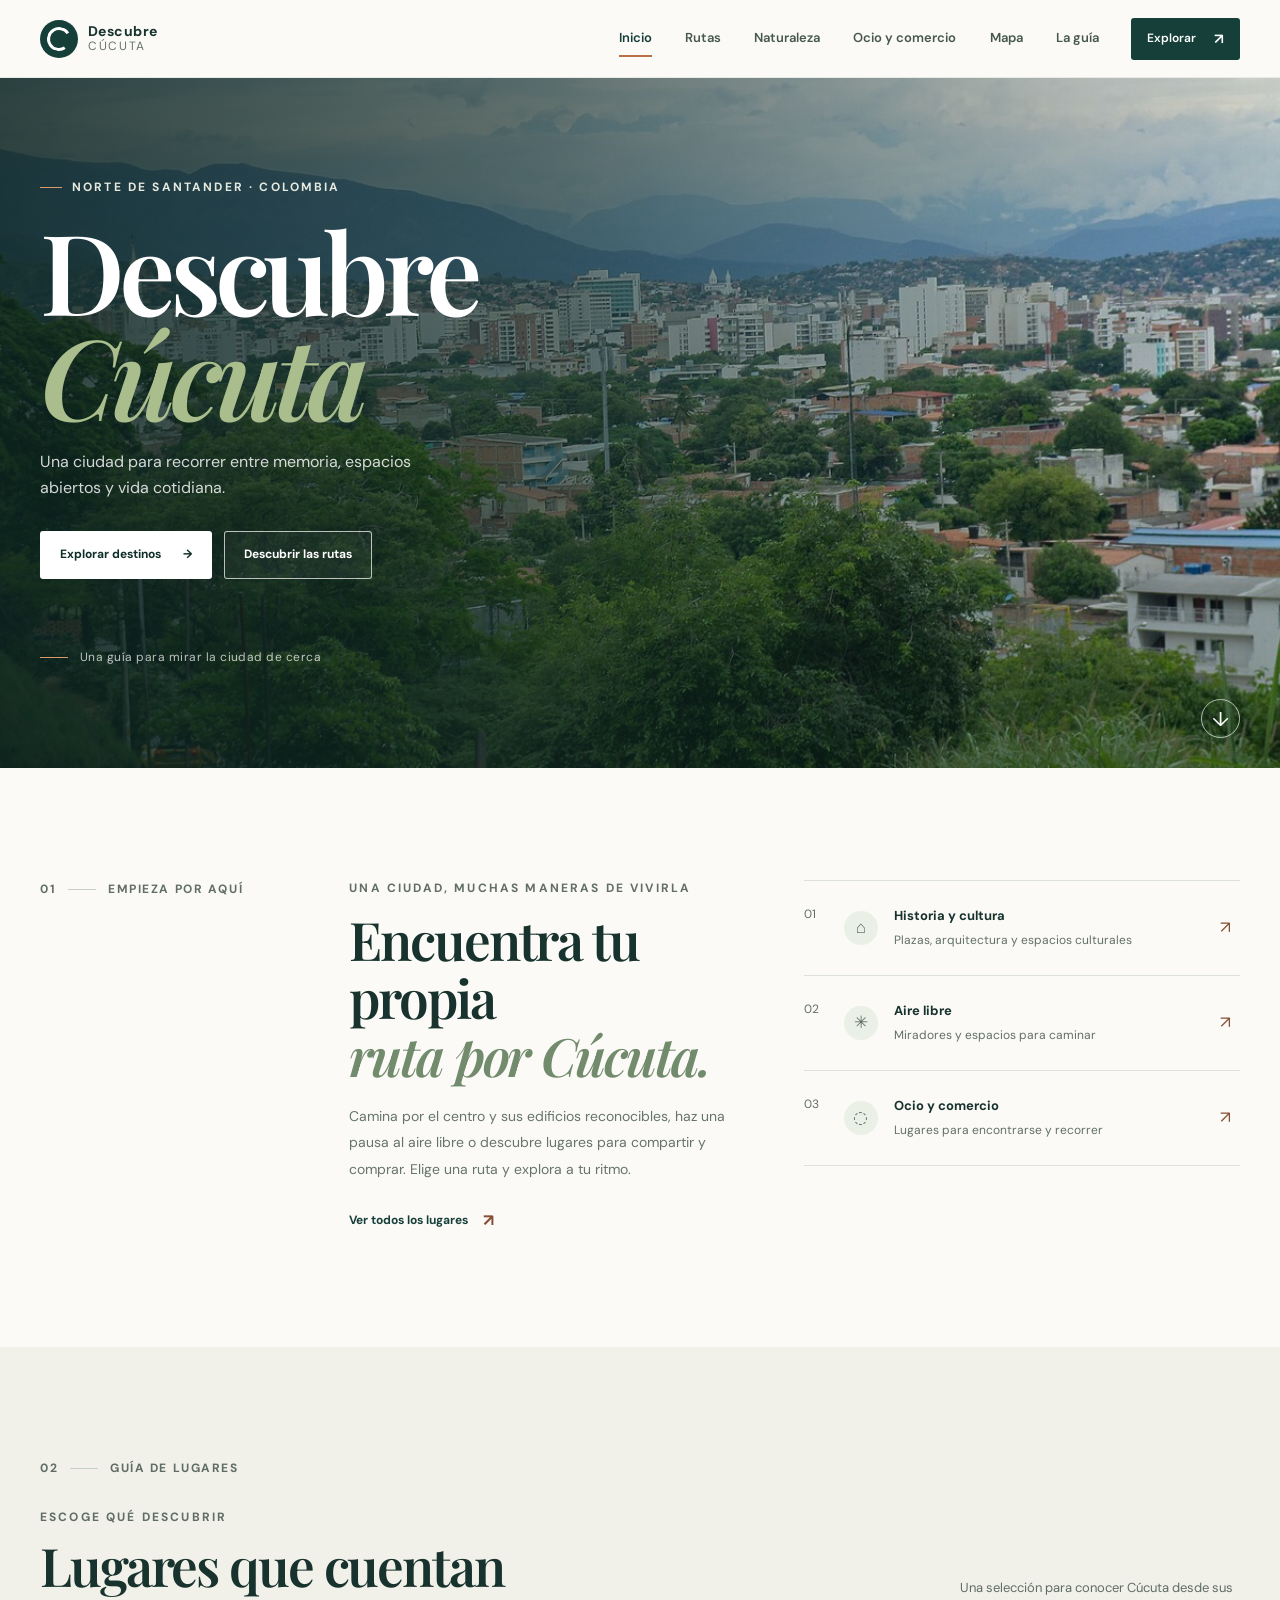
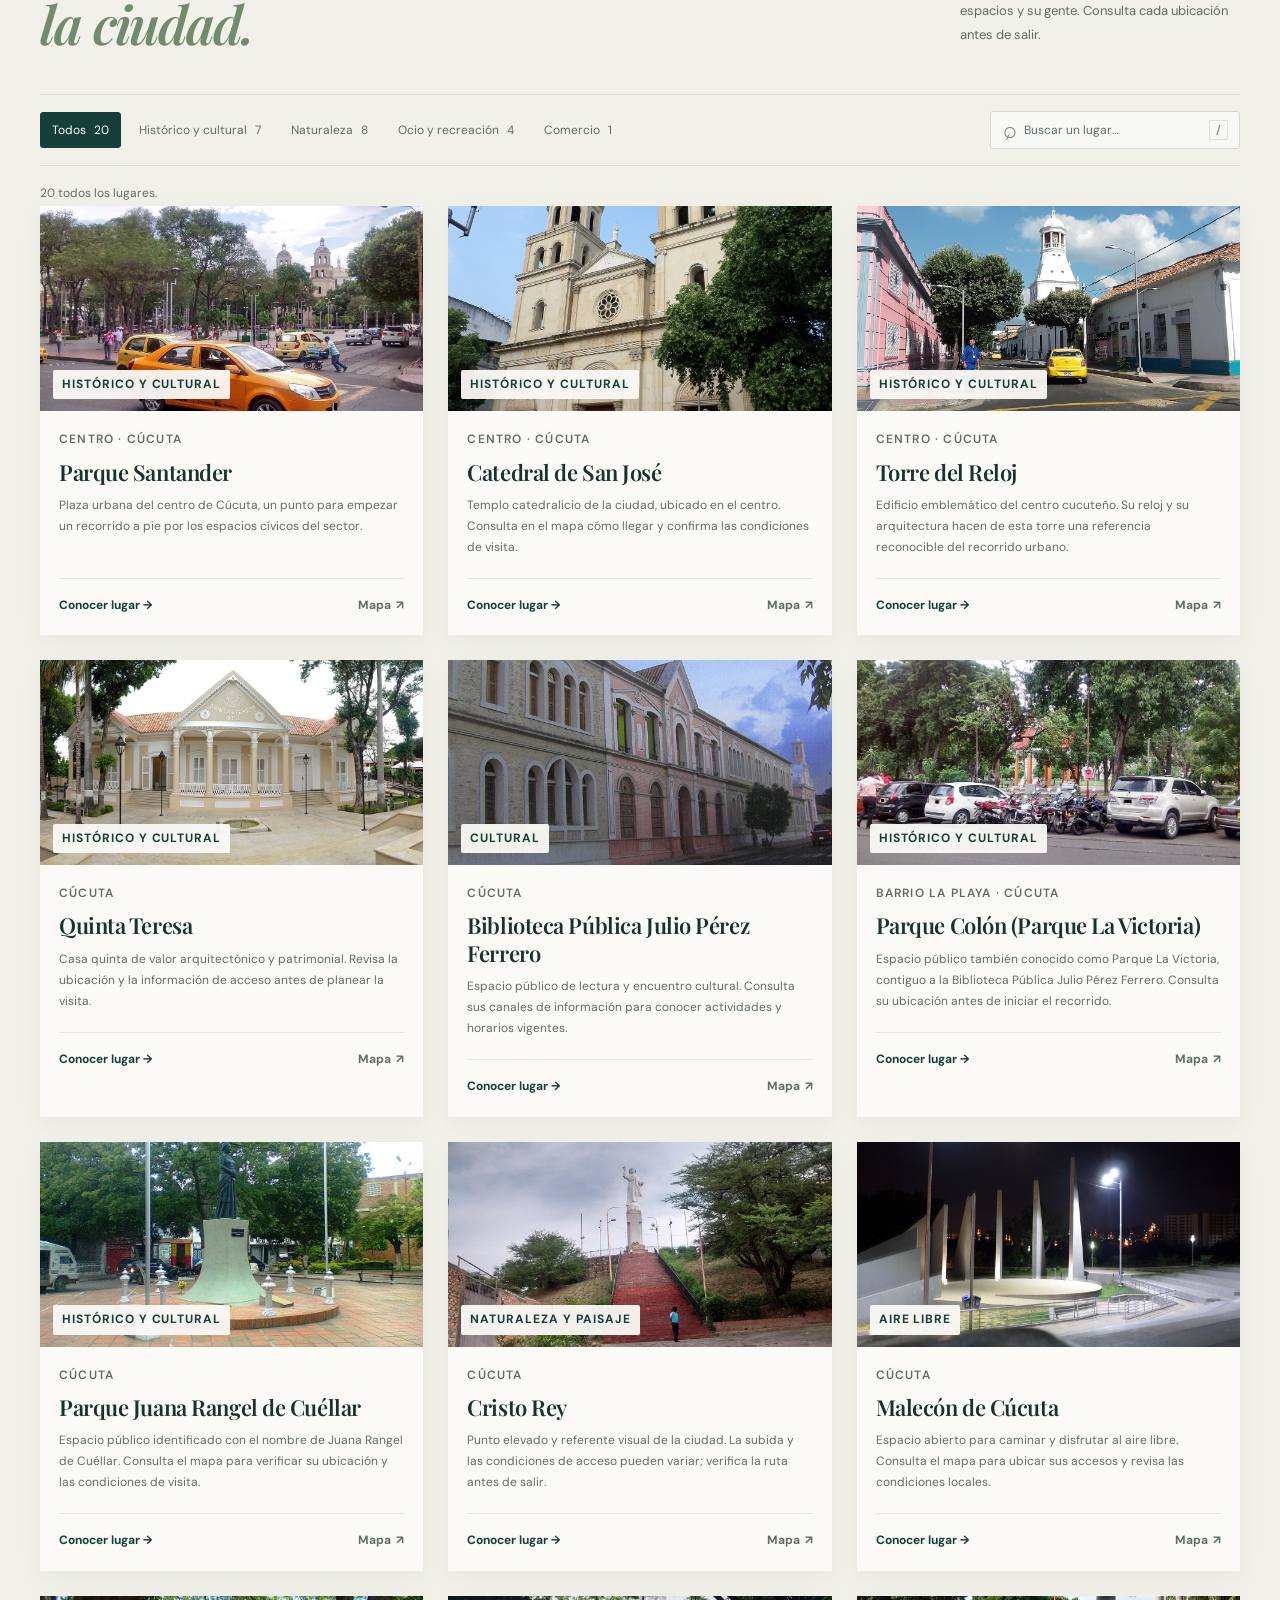
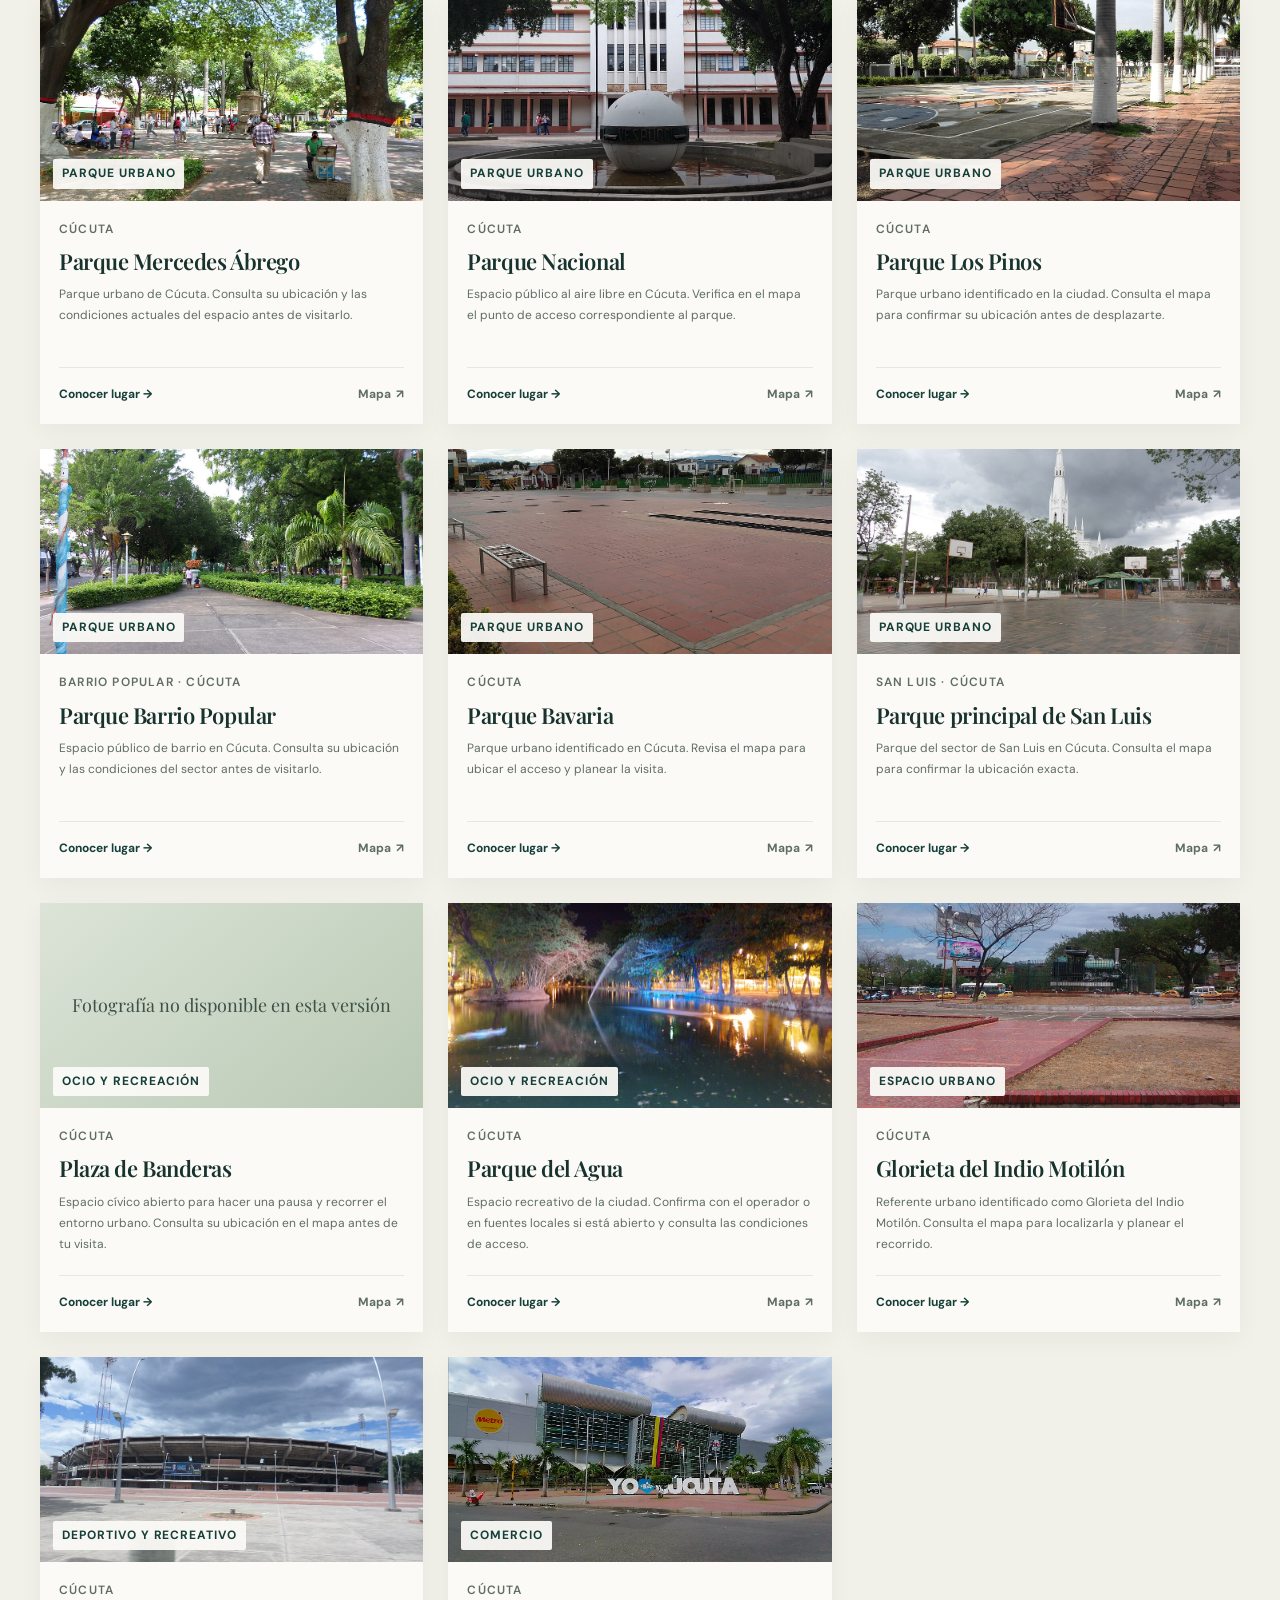
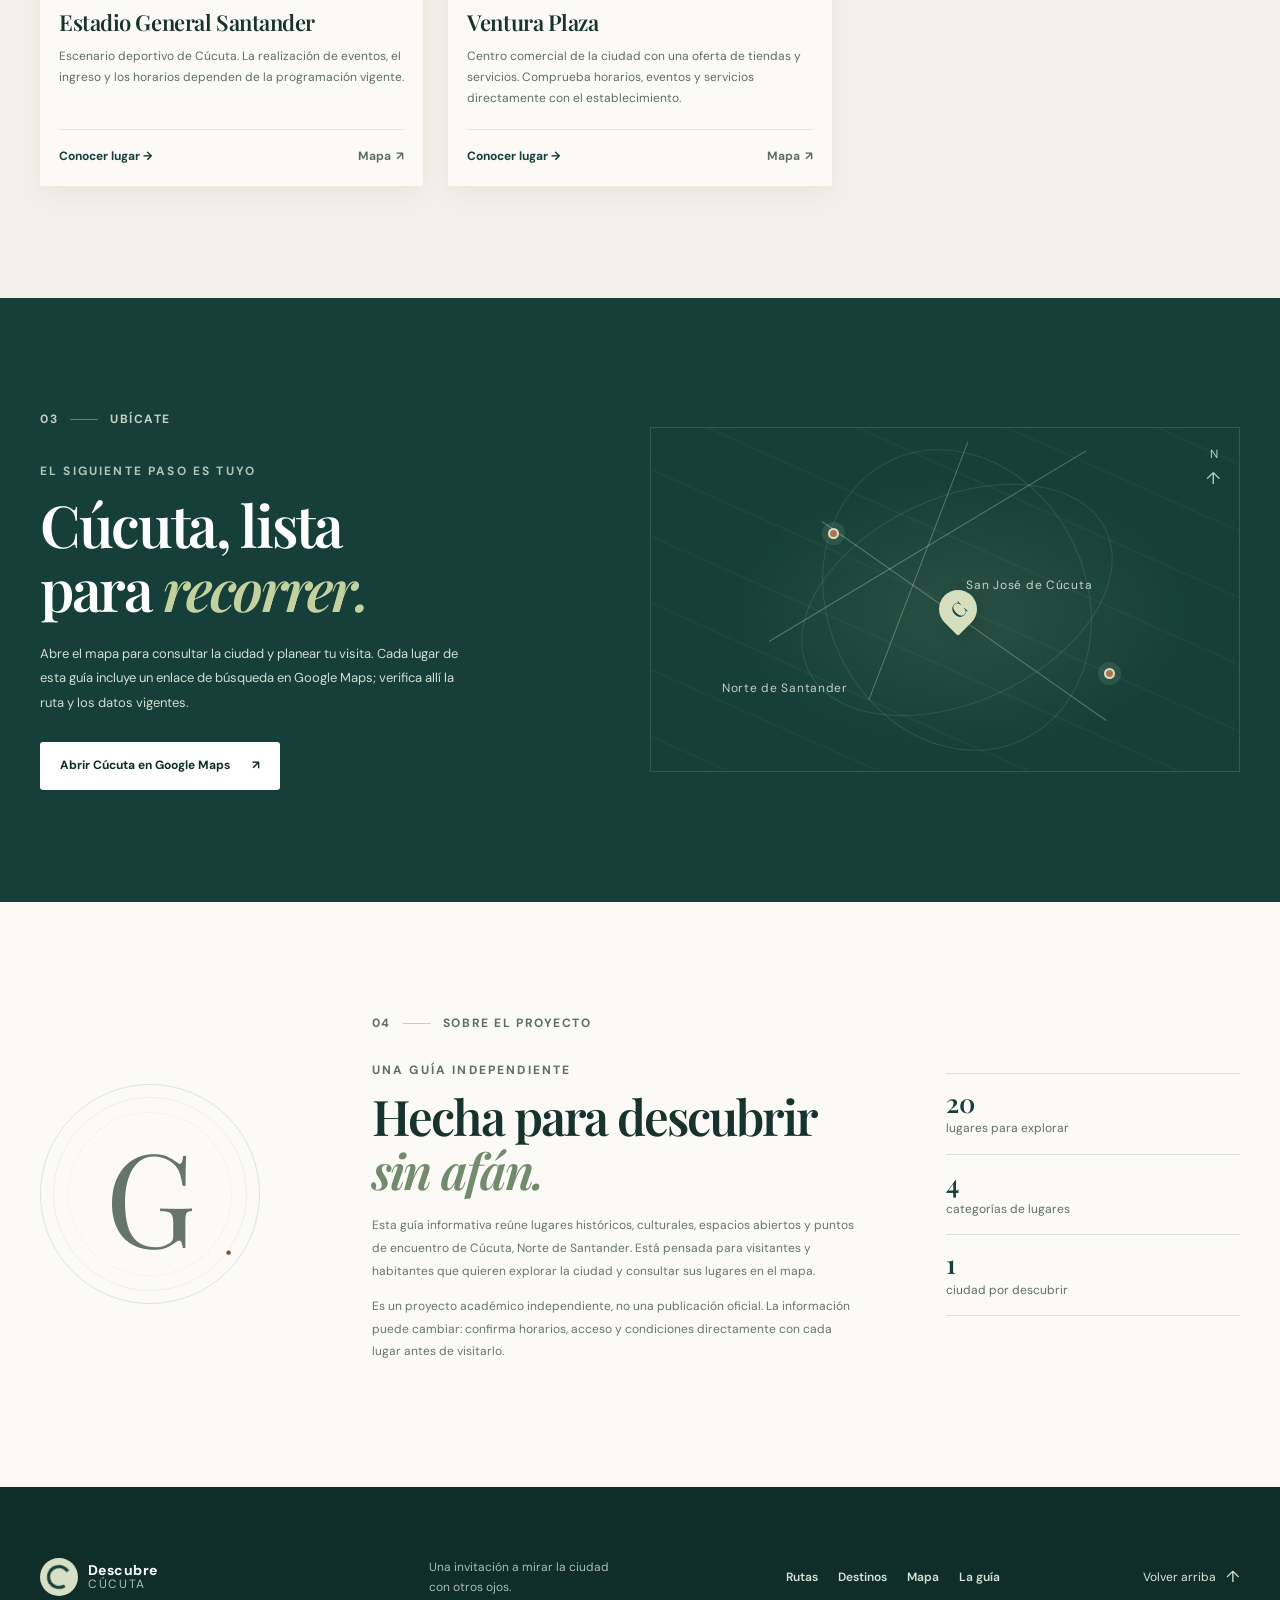
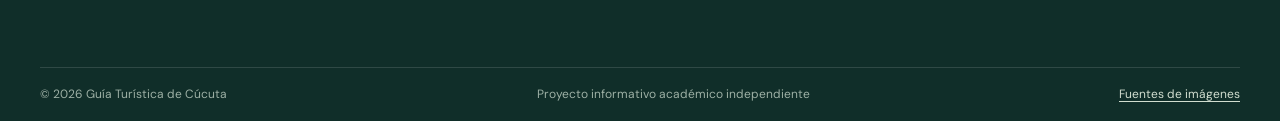
==== commit 32de8228: "fix(a11y): completar contraste y aviso sin JavaScript" ====
--- a/index.html
+++ b/index.html
@@ -1,5 +1,5 @@
 <!doctype html>
-<html lang="es">
+<html lang="es" class="no-js">
   <head>
     <!-- Metadatos del documento, recursos tipográficos y archivos propios de presentación e interacción. -->
     <meta charset="utf-8">
@@ -115,7 +115,7 @@
           <p class="result-status" id="result-status" aria-live="polite"></p>
           <div class="destination-grid" id="destination-grid"></div>
           <p class="empty-state" id="empty-state" hidden>No encontramos lugares con esos criterios. Prueba con otra búsqueda o categoría.</p>
-          <noscript><p class="empty-state">Activa JavaScript en tu navegador para explorar y filtrar los destinos de esta guía.</p></noscript>
+          <p class="empty-state js-disabled-notice">Activa JavaScript en tu navegador para explorar y filtrar los destinos de esta guía.</p>
         </div>
       </section>
 
@@ -185,7 +185,7 @@
       <div class="image-fallback dialog-image-fallback" id="dialog-image-fallback" role="img" aria-label="Fotografía no disponible" hidden>Fotografía no disponible</div>
       <div class="dialog-body">
         <p class="eyebrow" id="dialog-category"></p>
-        <h2 id="dialog-title"></h2>
+        <h2 id="dialog-title">Detalles del lugar</h2>
         <p id="dialog-description"></p>
         <a class="button button-dark" id="dialog-map-link" href="#" target="_blank" rel="noopener noreferrer">Ver ubicación en Google Maps <span aria-hidden="true">↗</span></a>
       </div>
--- a/css/styles.css
+++ b/css/styles.css
@@ -18,6 +18,8 @@
 /* Reglas base, comportamiento de foco y utilidades de disposición y texto accesible. */
 * { box-sizing: border-box; }
 [hidden] { display: none !important; }
+.js-disabled-notice { display: none; }
+.no-js .js-disabled-notice { display: block; }
 html { scroll-behavior: smooth; scroll-padding-top: 88px; }
 body { margin: 0; color: var(--ink); background: var(--paper); font-family: var(--sans); font-size: 16px; line-height: 1.6; -webkit-font-smoothing: antialiased; }
 body:has(dialog[open]) { overflow: hidden; }
@@ -126,7 +128,7 @@
 .search-icon { color: #718078; font-size: 24px; line-height: 1; transform: rotate(-20deg); }
 .search-box input { width: 100%; min-width: 0; padding: 0; color: var(--ink); border: 0; outline: 0; background: transparent; font-size: 12px; }
 .search-box input::placeholder { color: #5f6d65; }
-.search-box kbd { display: grid; min-width: 19px; height: 20px; place-items: center; color: #738078; border: 1px solid #dbe0d8; border-radius: 2px; background: #f8f8f4; font-family: var(--sans); font-size: 12px; }
+.search-box kbd { display: grid; min-width: 19px; height: 20px; place-items: center; color: #5f6d65; border: 1px solid #dbe0d8; border-radius: 2px; background: #f8f8f4; font-family: var(--sans); font-size: 12px; }
 .result-status { min-height: 18px; margin: 18px 0 3px; color: #718078; font-size: 12px; }
 /* ERR-A11Y-04 Código anterior (histórico; no ejecutar): .section-kicker { color: #76847a; } .section-kicker > span:first-child { color: #a96843; } .eyebrow { color: #73867b; } .section-heading-note { color: #68766e; } .filter-button { color: #68766e; } .result-status { color: #718078; } */
 /* ERR-A11Y-04: Estos colores daban ratios de 3.38:1 a 4.17:1 sobre #f1f0e9; el override queda limitado al explorador y mantiene el filtro seleccionado sin cambios. */
@@ -159,7 +161,7 @@
 .destination-card .card-location,
 .destination-card .card-content > p:not(.card-location),
 .destination-card .card-map:not(:hover) { color: #5f6d65; }
-.empty-state { margin: 34px 0 0; padding: 28px; color: #68766e; border: 1px dashed #bac6ba; text-align: center; }
+.empty-state { margin: 34px 0 0; padding: 28px; color: #5f6d65; border: 1px dashed #bac6ba; text-align: center; }
 
 /* Sección de mapas: texto y representación gráfica decorativa compuesta en CSS. */
 .map-section { overflow: hidden; color: var(--white); background: var(--forest); }
